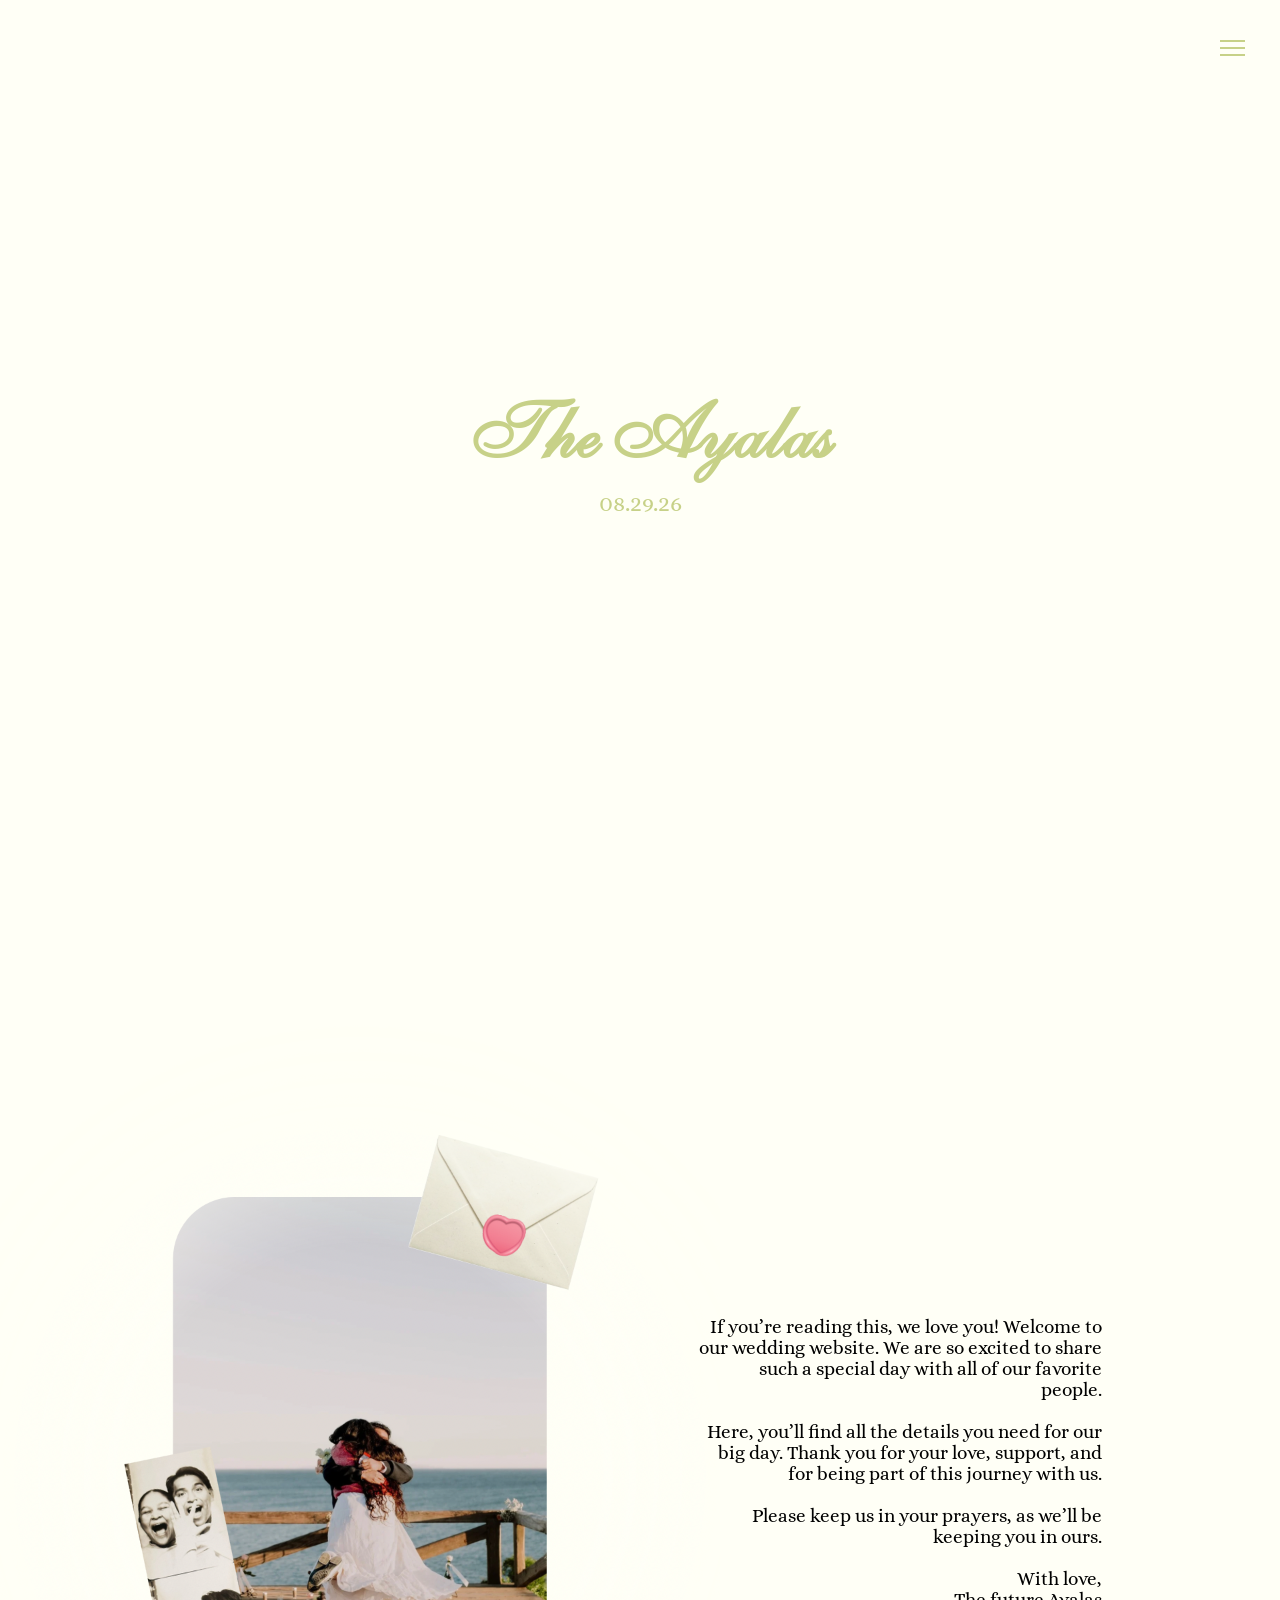
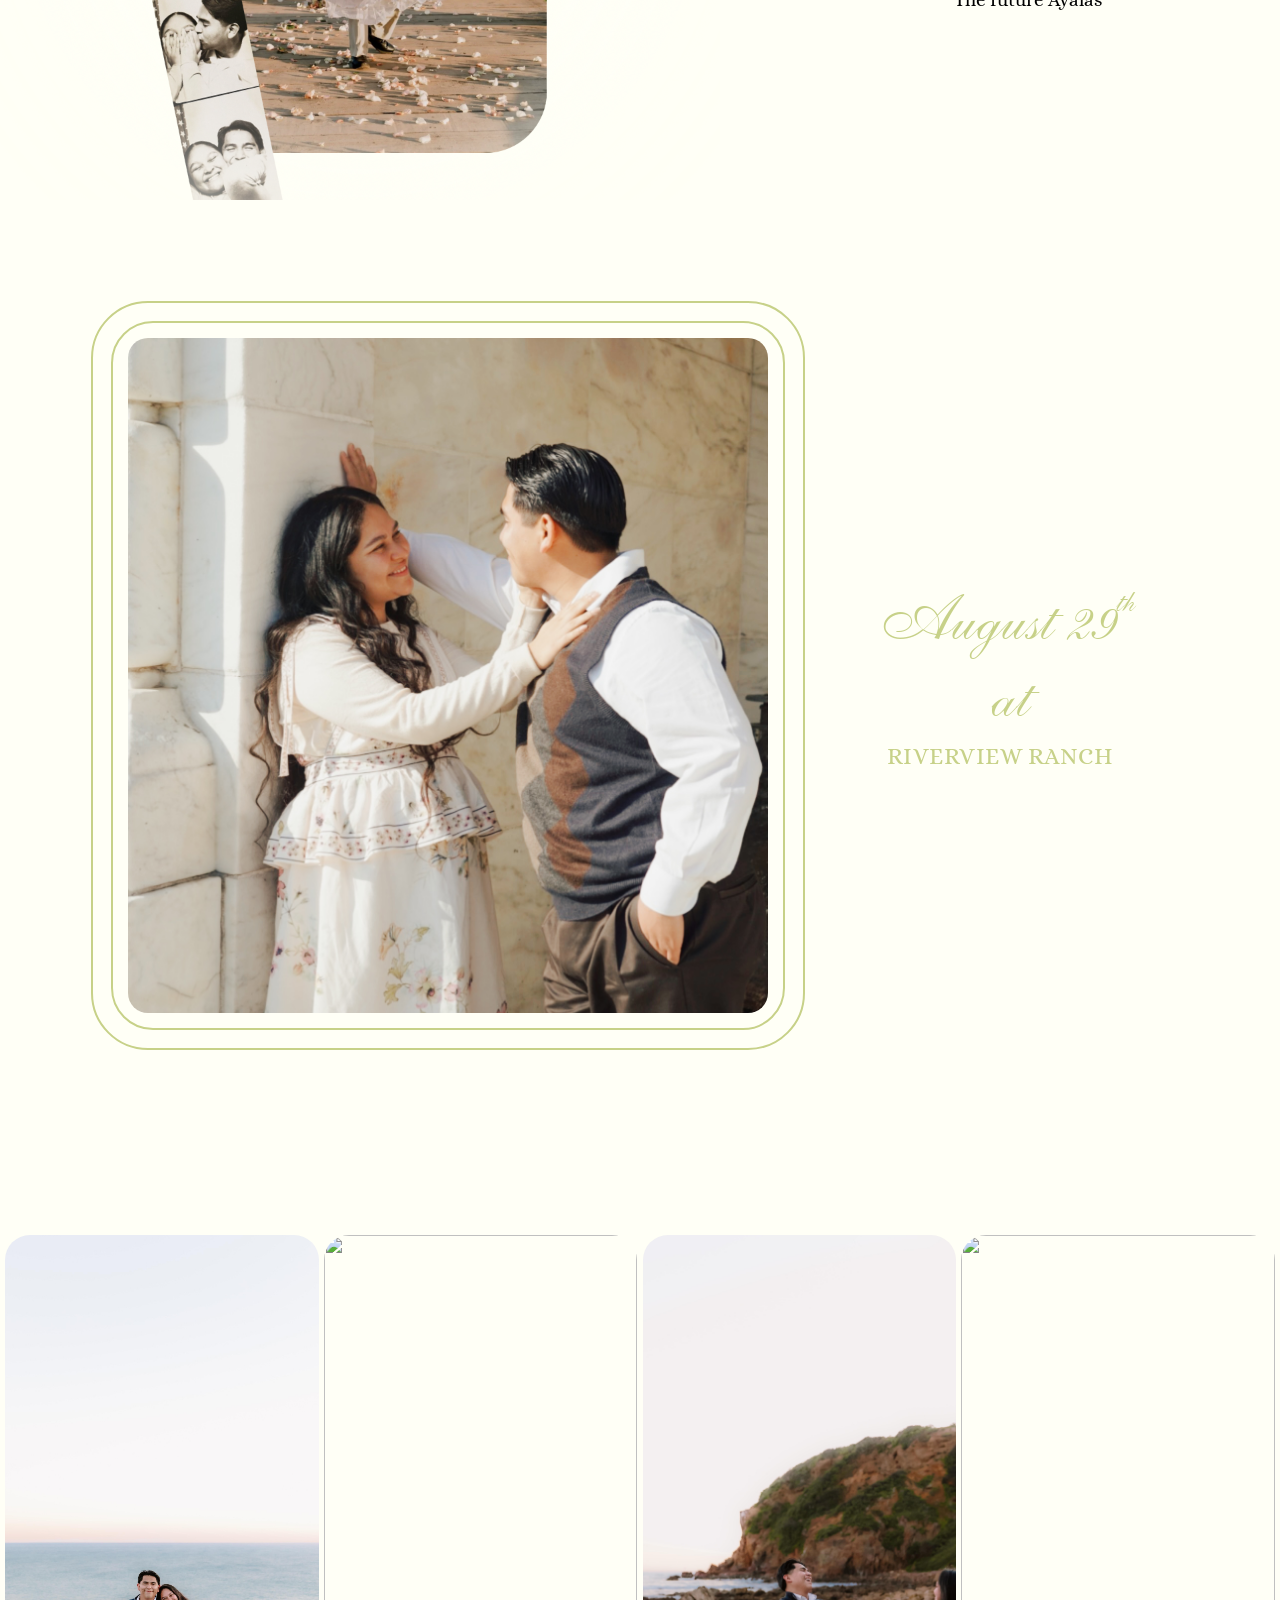
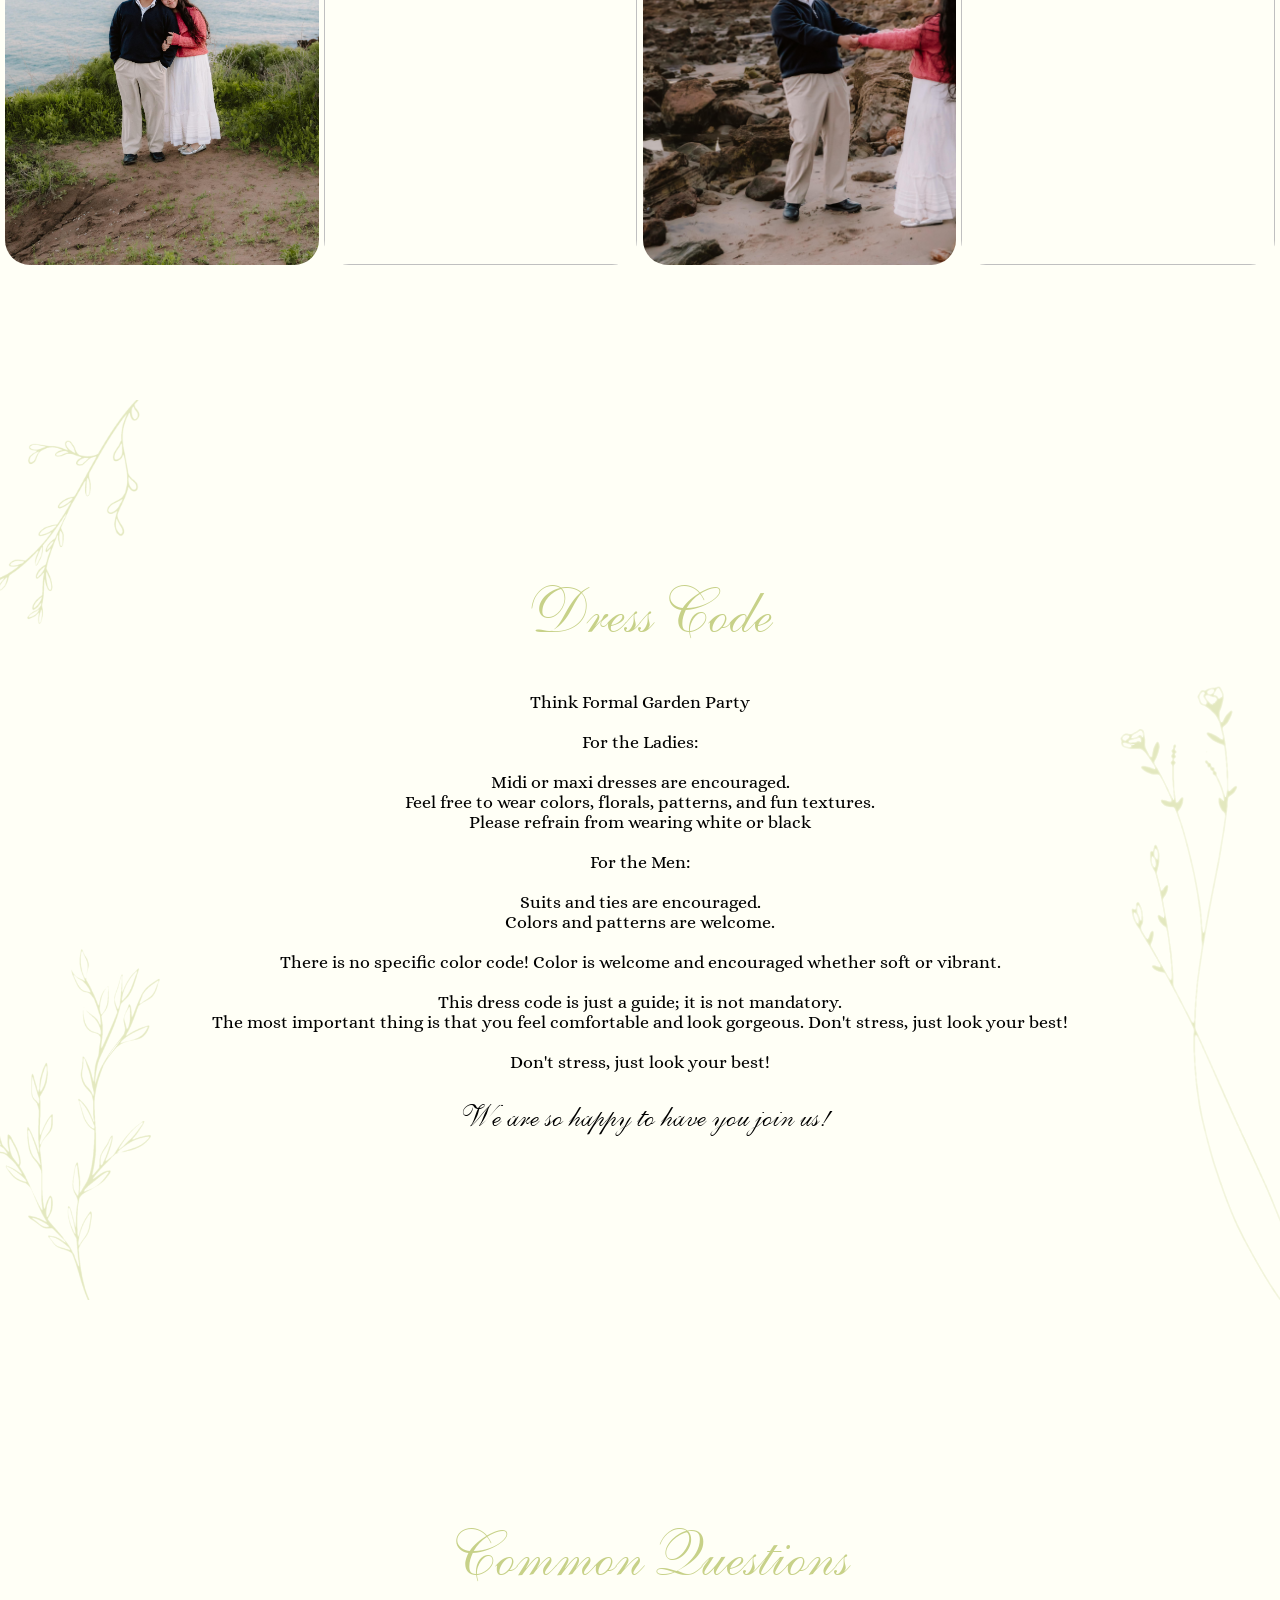
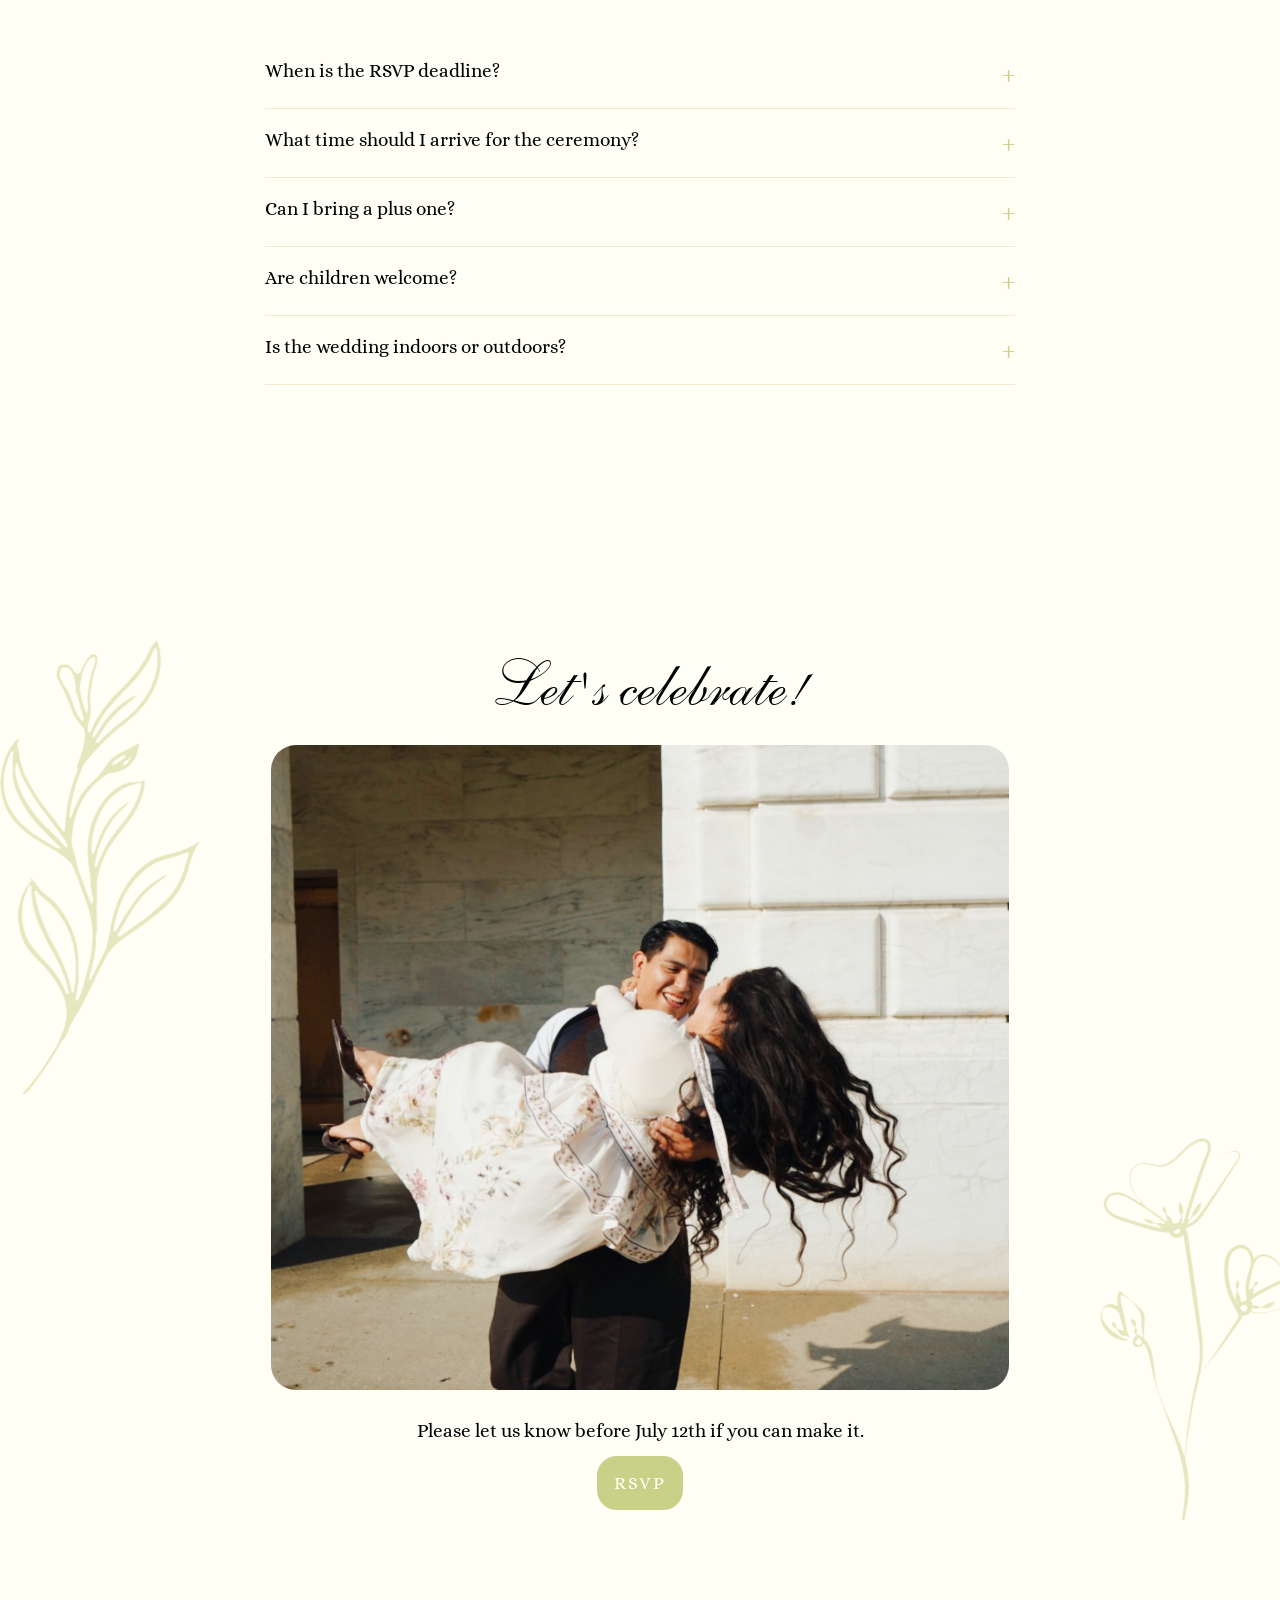
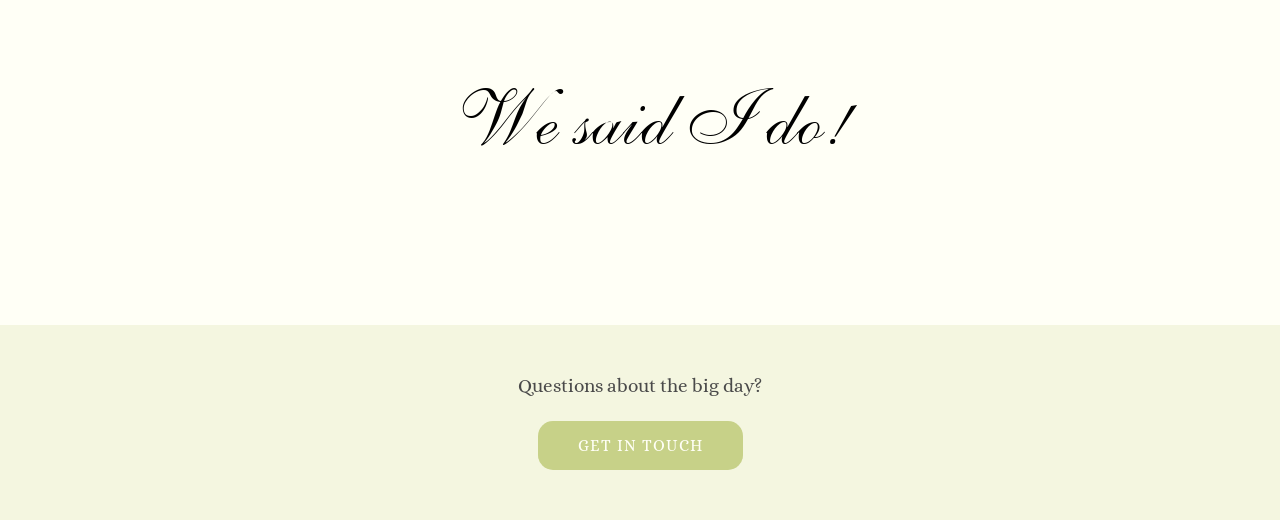
==== index.html @ b3153f61 "Typo Correction + Desktop View Bug Fix" ====
<!DOCTYPE html>
<html lang="en">
<head>
    <meta charset="UTF-8">
    <meta name="viewport" content="width=device-width, initial-scale=1.0">
    <title>Our Wedding</title>
    <link rel="stylesheet" href="style.css">
</head>
<body>

    <div class="menu-btn" onclick="toggleMenu()">
        <div class="bar"></div>
        <div class="bar"></div>
        <div class="bar"></div>
    </div>
    
    <div id="side-menu" class="menu-overlay">
        <nav class="menu-links">
            <a href="#home" onclick="toggleMenu()" data-en="Home" data-es="Inicio">Home</a>
            <a href="#location" onclick="toggleMenu()" data-en="Location" data-es="Ubicación">Location</a>
            <a href="#dress-code" onclick="toggleMenu()" data-en="Dress Code" data-es="Código de Vestimenta">Dress Code</a>
            <a href="#faq" onclick="toggleMenu()" data-en="FAQ" data-es="Preguntas">FAQ</a>
            <a href="#rsvp" onclick="toggleMenu()" data-en="RSVP" data-es="RSVP">RSVP</a>
            <a href="#contact" onclick="toggleMenu()" data-en="Contact Us" data-es="Ponte en contacto">Contact Us</a>

            <div class="lang-section">
                <p class="lang-label" data-en="Language" data-es="Idioma">Language</p>
                <div class="toggle-container">
                    <span id="btn-en" class="lang-option active" onclick="setLanguage('en')">English</span>
                    <span class="divider">|</span>
                    <span id="btn-es" class="lang-option" onclick="setLanguage('es')">Español</span>
                </div>
            </div>
        </nav>
    </div>

    <header id="home" class="hero">
        <video autoplay muted loop playsinline poster="backup photo.png" class="hero-video">
            <source src="wedding-intro-1.mp4" type="video/mp4">
            Your browser does not support the video tag.
        </video>
        <div class="hero-content">
            <h1 data-en="The Ayalas" data-es="Los Ayalas">The Ayalas</h1>
            <p data-en="08.29.26" data-es="29.08.26">08.29.26</p>
        </div>
    </header>

    <section id="welcome" class="intro-section">
        <video id="welcome-video" 
        autoplay muted loop playsinline 
        class="intro-video"
        src="we-are-getting-married.mp4"
        data-video-en="we-are-getting-married.mp4" 
        data-video-es="nos-vamos-a-casar.mp4">
            Your browser does not support the video tag.
        </video>
        <div class="welcome-column">
            <img src="intro-photo-1.PNG" class="intro-photo-1">
            <div class="welcome-section">
                <p>

                <span style="font-family: 'alice';" data-en="If you’re reading this, we love you! Welcome to our wedding website. We are so excited to share such a special day with all of our favorite people."
                      data-es="Si estás leyendo esto, ¡ya te queremos un montón! Bienvenido a nuestra página web de boda. Estamos muy emocionados de poder compartir un día tan especial con toda nuestra gente querida.">
                    If you’re reading this, we love you! Welcome to our wedding website. We are so excited to share such a special day with all of our favorite people.
                </span>
                <br><br>
                <span style="font-family: 'alice';" data-en="Here, you’ll find all the details you need for our big day. Thank you for your love, support, and for being part of this journey with us."
                      data-es="Aquí encontrarás todos los detalles que necesitas saber para nuestro gran día. Gracias por su cariño, su apoyo y por ser parte de esta etapa tan importante en nuestras vidas.">
                    Here, you’ll find all the details you need for our big day. Thank you for your love, support, and for being part of this journey with us.
                </span>
                <br><br>
                <span style="font-family: 'alice';" data-en="Please keep us in your prayers, as we’ll be keeping you in ours."
                      data-es="Por favor, mantennos en tus oraciones, así como nosotros te mantendremos en las nuestras.">
                    Please keep us in your prayers, as we’ll be keeping you in ours.
                </span>
                <br><br>
                <span style="font-family: 'alice';" data-en="With love,"
                      data-es="Con mucho cariño,">
                    With love, 
                </span>
                <br>
                <span style="font-family: 'alice';" data-en="The future Ayalas"
                      data-es="Los futuros Ayalas">
                    The Future Ayalas
                </span>
                </p>
            </div>
        </div>
    </section>

    <section id="location" class="location-section">
        <div class="image-container">
            <img src="Tezza-1408.JPG">
        </div>
        <div class="location-info">
            <p class="location-title">
            <span style="font-family: 'anastasia';" data-en="August 29" data-es="29 de Agosto"> August 29</span><sup data-en="th" data-es="">th</sup> 
            <br> <span style="font-family: 'anastasia';" data-en="at" data-es="en">at</span> 
            <br></p>
            <a href="https://maps.app.goo.gl/Ni5zr25z7qu251TP9" target="_blank" class="location-link">
                <p class="venue-name" data-en="RIVERVIEW RANCH" data-es="RANCHO RIVERVIEW">RIVERVIEW RANCH</p>
            </a>
        </div>

    </section>

    <div id="gallery" class="photo-gallery">
        <div class="gallery-column">
            <img src="photo-gal1.jpg">
            <img src="photo-gal3.jpg" class="photo-h">
        </div>
        <div class="gallery-column">
            <img src="photo-gal2.jpg">
            <img src="photo-gal4.jpg">
        </div>
    </div>

    <section id="love-story" class="love-story-section"></section>

    <section id="dress-code" class="dress-section" alt="">
        <img src="1-cutout.png" class="corner-flower tl" alt="">
        <img src="3-cutout.png" class="corner-flower bl" alt="">
        <img src="4-cutout.png" class="corner-flower br" alt="">

        <p class="dress-title" data-en="Dress Code" data-es="Codigo de Vestimenta">Dress Code</p>
        <p class="dress-info">
            <span style="font-family: 'alice';" data-en="Think Formal Garden Party" data-es="Formal tipo “Garden Party”">Think Formal Garden Party</span>
            <br><br>
            <span style="font-family: 'alice';" data-en="For the Ladies:" data-es="Damas:">For the Ladies:</span><br><br>
        
            <span style="font-family: 'alice';" data-en="Midi or maxi dresses are encouraged." data-es="Se recomiendan vestidos midi o largos.">Midi or maxi dresses are encouraged.</span><br>
            
            <span style="font-family: 'alice';" data-en="Feel free to wear colors, florals, patterns, and fun textures." data-es="Pueden usar colores, flores, estampados y diferentes texturas.">Feel free to wear colors, florals, patterns, and fun textures.</span><br>
            
            <span style="font-family: 'alice';" data-en="Please refrain from wearing white or black" data-es="Por favor, eviten el blanco y el negro.">Please refrain from wearing white or black</span><br><br>
            
            <span style="font-family: 'alice';" data-en="For the Men:" data-es="Caballeros:">For the Men:</span><br><br>
            
            <span style="font-family: 'alice';" data-en="Suits and ties are encouraged." data-es="Se recomienda traje con corbata.">Suits and ties are encouraged.</span><br>
            
            <span style="font-family: 'alice';" data-en="Colors and patterns are welcome." data-es="Los colores y estampados son bienvenidos.">Colors and patterns are welcome.</span><br><br>
    
            <span style="font-family: 'alice';" data-en="There is no specific color code! Color is welcome and encouraged whether soft or vibrant." 
                  data-es="No hay un color específico—¡al contrario! Se vale usar color, ya sea en tonos suaves o más llamativos.">
                  There is no specific color code! Color is welcome and encouraged whether soft or vibrant.
            </span><br><br>
            <span style="font-family: 'alice';" data-en="This dress code is just a guide; it is not mandatory." 
            data-es="Este codigo de vestimenta es solo una guía; no es obligatorio.">
            This dress code is just a guide; it is not mandatory.
            </span><br>
            
            <span style="font-family: 'alice';" data-en="The most important thing is that you feel comfortable and look gorgeous. Don't stress, just look your best!" 
                    data-es="Lo más importante es que se sientan cómodos y vengan guapísimos. No te estreses, solo luce lo mejor posible!">
                    The most important thing is that you feel comfortable and look gorgeous. Don't stress, just look your best!
            </span>
            <br><br>
            <span style="font-family: 'alice';" data-en="Don't stress, just look your best!" 
                    data-es="No te estreses, solo luce lo mejor posible!">
                    Don't stress, just look your best!
            </span>
            </p>

            <p style="font-family: 'anastasia'; font-size: 2rem; margin-top: 15px;" 
            data-en="We are so happy to have you join us!" 
            data-es="Estamos muy felices de que nos acompañen!">
            We are so happy to have you join us!
            </p>
        </section>

        <section id="faq" class="faq-section">
            <p class="faq-title" data-en="Common Questions" data-es="Preguntas Frecuentes">Common Questions</p>
            <div class="faq-container">
                <details>
                    <summary data-en="When is the RSVP deadline?" data-es="¿Cuál es la fecha límite para confirmar asistencia (RSVP)?">When is the RSVP deadline?</summary>
                    <div class="faq-answer" data-en="Please RSVP by July 12th." data-es="Por favor confirmen su asistencia antes del 12 de julio.">
                        Please RSVP by July 12th.
                    </div>
                </details>
                
                <details>
                    <summary data-en="What time should I arrive for the ceremony?" data-es="¿A qué hora debo llegar a la ceremonia?">What time should I arrive for the ceremony?</summary>
                    <div class="faq-answer" data-en="Please arrive promptly 30 minutes before the ceremony." data-es="Les pedimos llegar puntualmente 30 minutos antes de que inicie la ceremonia.">
                        Please arrive promptly 30 minutes before the ceremony.
                    </div>
                </details>
                
                <details>
                    <summary data-en="Can I bring a plus one?" data-es="¿Puedo llevar acompañante?">Can I bring a plus one?</summary>
                    <div class="faq-answer" data-en="We are excited to share this day with you, but we cannot accomodate additional guest not listed on the invitation." data-es="Nos emociona mucho compartir este día con ustedes, pero no podremos acomodar invitados adicionales que no estén incluidos en la invitación.">
                        We are excited to share this day with you, but we cannot accomodate additional guest not listed on the invitation.
                    </div>
                </details>
                
                <details>
                    <summary data-en="Are children welcome?" data-es="¿Se permiten niños?">Are children welcome?</summary>
                    <div class="faq-answer" data-en="The wedding ceremony and reception will be an adult-only event with the expception of thosein the wedding party and family." data-es="Aunque nos encanta celebrar con toda la familia, este será un evento solo para adultos, con excepción de algunos familiares.">
                        The wedding ceremony and reception will be an adult-only event with the expception of thosein the wedding party and family.
                    </div>
                </details>
                
                <details>
                    <summary data-en="Is the wedding indoors or outdoors?" data-es="¿La boda será en interior o exterior?">Is the wedding indoors or outdoors?</summary>
                    <div class="faq-answer" data-en="The wedding ceremony and reception will be outdoors." data-es="Nuestra boda se llevará a cabo al aire libre.">
                        The wedding ceremony and reception will be outdoors.
                    </div>
                </details>
            </div>
        </section>

    <div id="rsvp" class="rsvp-section">
        <img src="1-1-cutout.png" class="flower l" alt="">
        <img src="2-1-cutout.png" class="flower r" alt="">
        <p style="font-family: 'anastasia'; font-size: 4rem; margin-top: 15px;" data-en="Let's celebrate!" data-es="Vamos a celebrar!">Let's celebrate!</p>
        <img class="rsvp-img" src="Tezza-4794.JPG">
        <p style="font-family: 'alice'; text-align: center; font-size: 1.2rem; width: 60vw; margin-bottom: 15px; margin-top: 15px;" data-en="Please let us know before July 12th if you can make it."
           data-es="Por favor, avísennos antes del 12 de julio si podrán asistir.">Please let us know before July 12th if you can make it.</p>
        <a href="rsvp.html" class="rsvp-button">RSVP</a>
    </div>
    
    <section id="countdown" class="countdown-timer">
        <p id="demo" class="days-left"></p>
        <p class="countdown-subtext"
        data-en="days till we say I do!"
        data-es="dias para decir 'Acepto'!"> days till we say I do!</p>
    </section>

    <section id="contact" class="contact-section" id="contact">
        <p class="contact-text" 
           data-en="Questions about the big day?" 
           data-es="¿Preguntas sobre el gran día?">
           Questions about the big day?
        </p>
        <a href="sms:6264699007" class="contact-btn" 
           data-en="GET IN TOUCH" 
           data-es="PONTE EN CONTACTO">
           GET IN TOUCH
        </a>
    </section>
    <script src="script.js"></script>
</body>
</html>
---- style.css ----
/* General Reset */
* {
    margin: 0;
    padding: 0;
    box-sizing: border-box;
    font-family: 'Segoe UI', sans-serif;
}

html, body {
    min-height: 100vh;
    min-width: 300px;
    max-width: 100%;
    overflow-x: hidden;
    position: relative;
    background-color: #FFFFF6;
}

@font-face {
    font-family: 'anastasia'; 
    src: url('./anastasiascript-regular.woff2') format('woff2'),
         url('./anastasiascript-regular.ttf') format('truetype');
    font-weight: normal;
    font-style: normal;
    font-display: swap;
}

@font-face {
    font-family: 'alice';
    src: url('alice-regular.ttf') format('truetype'),
         url('alice-regular.woff2') format('woff2');
    font-weight: normal;
    font-style: normal;
    font-display: swap;
}

.anastasia-font {
    font-family: 'anastasia', cursive !important;
    font-size: 2rem;
}

/* Mobile First Styles (Default) */

/* MENU */
    .menu-btn {
        position: fixed;
        top: 25px;
        right: 25px;
        z-index: 1001;
        cursor: pointer;
        padding: 10px;
    }

    .menu-btn .bar {
        width: 25px;
        height: 2px;
        background-color: #c7d188;
        margin: 5px 0;
        transition: background-color 0.4s ease;
    }

    .menu-btn.active .bar {
        background-color: #FFFFF6;
    }

    .menu-overlay {
        height: 100%;
        width: 0;
        position: fixed;
        z-index: 1000;
        top: 0;
        right: 0;
        background-color: rgba(25, 25, 25, 0.95);
        backdrop-filter: blur(8px);
        overflow-x: hidden;
        transition: 0.5s cubic-bezier(0.77, 0, 0.175, 1);
        display: flex;
        align-items: center;
        justify-content: center;
    }

    .menu-links {
        text-align: center;
        width: 100%;
    }

    .menu-links a {
        display: block;
        font-family: 'alice';
        font-size: 2rem;
        color: #FFFFF6;
        text-decoration: none;
        margin: 15px 0;
        letter-spacing: 3px;
        transition: 0.4s;
    }

    .menu-links a:hover { color: #c7d188;}

    .lang-section {
        margin-top: 50px;
    }

    .lang-label {
        color: #FFFFF6;
        font-family: 'alice';
        font-size: 0.9rem;
        letter-spacing: 4px;
        margin-bottom: 15px;
    }

    .toggle-container {
        display: inline-block;
        padding: 10px 20px;
    }

    .lang-option {
        font-family: 'alice';
        cursor: pointer;
        transition: 0.4s;
        font-size: 1.2rem;
    }

    .lang-option.active {
        color: #FFFFF6;
        text-decoration: underline;
        text-underline-offset: 10px;
    }

    .divider {
        color: #c7d188;
        margin: 0 10px;
    }

/* HOME */

    .hero {
        height: 100dvh;
        width: 100%;
        display: flex;
        align-items: center;
        justify-content: center;
        text-align: center;
        overflow: hidden;
        position: relative;
        background-color: #FFFFF6;
    }

    .hero-video {
        position: absolute;
        left: 50%;
        transform: translateX(-50%); /* Only centers horizontally */
        min-width: 100%;
        min-height: 100%;
        width: auto;
        height: auto;
        object-fit: cover;
        object-position: bottom; /* Forces the "crop" to happen at the top instead */
        opacity: 0;
        transition: opacity 0.5s ease-in-out;
    }

    .hero-video.is-playing {
        opacity: 1;
    }

    .hero-content {
        position: relative;
        z-index: 2; /* Sits on top of the overlay and video */
        text-align: center;
        width: 100%;
        max-width: 100vw;
        padding: 0 20px;
        display: flex;
        flex-direction: column;
        justify-content: center;
        align-items: center;
        overflow: hidden;
    }

    .hero h1 {
        font-size: 2.5rem;
        font-family: 'anastasia', cursive;
        color: #c7d188;
        width: 100%;
    }

    .hero p {
        font-size: 1.5rem;
        color: #c7d188;
        font-family: 'alice';
    }

    h2 {
        font-size: 2rem;
        margin-bottom: 20px;
    }

/* WELCOME */
    .intro-section {
        min-width: 300px;
        min-height: 100dvh;
        display: flex;
        flex-direction: column;
        align-items: center;
        justify-content: flex-start;
        overflow: hidden;
    }

    .intro-video {
        height: 70dvh;
        width: 100%;
        object-fit: cover;
        position: relative;
        margin-top: -125px;
        -webkit-mask-image: linear-gradient(to bottom, black 80%, transparent 100%);
        mask-image: linear-gradient(to bottom, black 80%, transparent 100%);
    }

    .intro-photo-1 {
        height: 90dvh;
        position: relative;
        width: auto;
        z-index: 2;
        margin-top: -275px;
        margin-bottom: -50px;
        -webkit-mask-image: radial-gradient(circle, black 40%, transparent 80%);
        mask-image: radial-gradient(circle, black 40%, transparent 80%);
    }

    .welcome-section {
        display: flex;
        justify-content: center;
        align-items: center;
        margin-bottom: 50px;
    }
    .welcome-section p {
        min-width: 300px;
        font-family: 'alice';
        width: 70dvw;
        text-align: right;
        padding: 5%;
    }

    .welcome-column {
        display: flex;
        flex-direction: column;
        justify-content: center;
        align-items: center;
    }

/* GALLERY */
    .photo-gallery {
        min-width: 300px;
        min-height: 100vh;
        display: flex;
        flex-direction: row;
        justify-content: center;
        align-items: center;
        gap: 5px;
        padding: 5px;
    }

    .gallery-column {
        display: flex;
        flex-direction: column;
        gap: 5px;
        flex: 1;
    }

    .photo-gallery img {
        width: 100%;
        height: 45vh;
        display: block;
        object-fit: cover;
        border-radius: 25px;
        transition:  transform 0.4s ease;
    }

/* Countdown Timer Style */
    .countdown-timer {
        padding: 40px 20px;
        display: flex;
        flex-direction: column;
        justify-content: center;
        align-items: center;
        text-align: center;
        height: 45vh;
    }

    .days-left {
        font-family: 'alice';
        font-size: clamp(3rem, 7vw, 5rem);
        margin-bottom: 0;
    }

    .countdown-subtext {
        font-family: 'anastasia';
        font-size: 3rem;
    }

/* Location */
    .location-section {
        min-height: 100vh;
        text-align: center;
        display: flex;
        flex-direction: column;
        align-items: center;
        justify-content: center;
        padding: 2%;
    }

    .location-info {
        width: 100%;
        max-width: 300px;
        line-height: 1.2;
        display: flex;
        flex-direction: column;
        justify-content: center;
        align-items: center;
        margin-top: 75px;
        margin-bottom: 20px;
    }

    .location-title {
        font-size: 3rem;
        font-family: 'anastasia';
        color: #c7d188;
    }

    .location-title sup {
        font-size: 0.5em; 
        vertical-align: top;  
        position: relative; 
        left: 0.1em;       
        margin-left: 2px; 
        font-family: 'anastasia'; 
    }

    .venue-name {
        font-size: 1.2rem;
        font-family: 'alice';
        margin-top: 5px;
        letter-spacing: 0.5px;
        width: 100%;
        color: #c7d188;
    }

    .location-link {
        text-decoration: none;
        color: inherit;
        display: block;
        transition: transform 0.4s ease;
    }

    .location-link:hover {
            transform: translateY(-2px);
            text-decoration: underline;
            text-decoration-color: #c7d188;
    }


    .image-container {
        min-width: 200px;
        width: 50vw;
        max-height: 80vh;
        position: relative;
        top: 25px;
        border-radius: 25px;
        margin: 40px auto;
        outline: 2px solid #c7d188;
        outline-offset: 15px;
    }

    .image-container img {
        min-width: 200px;
        width: 50vw;
        max-height: 80vh;
        display: block;
        object-fit: cover;
        border-radius: 25px;
        outline: 2px solid #c7d188;
        outline-offset: 40px;
    }

/* RSVP Form Style */
    .rsvp-page-body {
        background-color: #FFFFF6;
        display: flex;
        justify-content: center;
        align-items: center;
        min-height: 100vh;
        margin: 0;
        padding: 20px;
        font-family: 'alice';
    }

    .form-container {
        background-color: #FFFFFF;
        min-width: 400px;
        width: 100vw;
        max-width: 480px;
        min-height: 40vh;
        padding: 50px 40px;
        border-radius: 25px;
        border: 2px solid #c7d188;
        box-shadow: 0 15px 35px rgba(0, 0, 0, 0.1);
        text-align: center;
    }

    .rsvp-title {
        font-family: 'anastasia';
        font-size: 4rem;
        color: #c7d188;
        margin-bottom: 20px;
    }

    .input-group {
        margin-bottom: 20px;
        text-align: left;
    }

    .input-group label {
        display: block;
        font-family: 'alice';
        font-size: 0.75rem;
        letter-spacing: 1.5px;
        color: #c7d188;
        margin-bottom: 10px;
        text-transform: uppercase;
    }

    .input-group input, 
    .input-group select,
    .intro-group textarea {
        width: 100%;
        padding: 12px 15px;
        border: 1px solid #c7d188;
        font-family: 'alice';
        font-size: 1rem;
        background-color: #fdfdfb;
        box-sizing: border-box;
        border-radius: 10px;
    }

    .input-group input:focus,
    .input-group select:focus,
    .input-group textarea:focus {
        outline: none;
        border-color: #c7d188;
    }

    .input-group textarea {
        border: 1px solid #c7d188;
        transition: border-color 0.3s ease;
        border-radius: 10px;
        padding: 10px;
        width: 100%;
    }

    .small-btn {
        background-color: #c7d188;
        color: #FFFFF6;
        border: none;
        padding: 0 25px;
        border-radius: 12px;
        font-family: 'alice';
        cursor: pointer;
        transition: background-color 0.3s ease;
    }

    .small-btn:hover {
        background-color: #b5bf7a;
    }

    .rsvp-section {
        display: flex;
        flex-direction: column;
        justify-content: center;
        align-items: center;
        height: 100vh;
        position: relative;
        overflow: hidden;
    }

    .rsvp-img {
        display: block;
        object-fit: cover;
        width: 60vw;
        max-height: 75vh;
        padding: 15px;
        border-radius: 40px;
        z-index: 2;
    }
    .rsvp-section p {
        z-index: 2;
    }

    .flower {
        position: absolute;
        width: 200px;
        opacity: 0.5;
        pointer-events: none;
    }

    .l { top: 20px; left: 0; transform: rotate(45reg);}
    .r { bottom: -20px; right: -20px; transform: rotate(180reg); }


    .rsvp-button {
        width: auto;
        background-color: #c7d188;
        color: #FFFFF6;
        border: 2px solid #c7d188;
        padding: 15px;
        border-radius: 20px;
        font-family: 'alice';
        font-size: 1.1rem;
        letter-spacing: 2px;
        cursor: pointer;
        transition: all 0.4s ease;
        text-decoration: none;
    }

    .rsvp-button:hover {
        background-color: transparent;
        color: #c7d188;
        transform: translateY(-2px);
    }

    #error-msg {
        font-family: 'alice';
        color: #b5bf7a;
        font-size: 0.9rem;
        line-height: 1.4;
    }

    .back-link {
        text-decoration: none;
        color: #c7d188;
        font-family: 'alice';
        text-transform: uppercase;
        letter-spacing: 1px;
        font-size: 0.85rem;
        -webkit-tap-highlight-color: transparent;
    }

    .return-link {
        display: inline-block;
        margin-top: 20px;
        text-decoration: none;
        color: #c7d188;
        font-family: 'alice';
        text-transform: uppercase;
        letter-spacing: 1px;
        font-size: 0.85rem;
        border-bottom: 1px solid #c7d188;
        -webkit-tap-highlight-color: transparent;
    }

    .decision-container {
        display: flex;
        justify-content: center;
        gap: 40px;
        margin-bottom: 40px;
        -webkit-tap-highlight-color: transparent;
    }

    .decision-card {
        cursor: pointer;
        text-align: center;
        transition: transform 0.2s ease;
    }

    .decision-card:hover {
        transform: translateY(-2px);
    }

    .attendance-circle {
        width: 32px;
        height: 32px;
        border: 2px solid #c7d188;
        border-radius: 50%;
        margin: 0 auto;
        background-color: transparent;
        transition: all 0.3s ease;
        position: relative;
    }

    .attendance-circle.selected {
        background-color: #c7d188;
        box-shadow: inset 0 0 0 4px #FFFFFF;
    }

    .decision-card p {
        font-family: 'alice';
        font-size: 0.85rem;
        letter-spacing: 1.5px;
        margin-top: 12px;
        text-transform: uppercase;
    }

    input[type="email"],
    textarea {
        width: 100%;
        padding: 12px;
        border: 1px solid #c7d188;
        font-family: 'alice';
        background-color: transparent;
        box-sizing: border-box;
        margin-top: 5px;
    }

    input:focus, textarea:focus {
        outline: none;
    }

    .alice {
        padding: 20px;
        font-family: 'alice';
        font-size: 1rem;
    }

/* Contact Us Section */
    .contact-section {
        width: 100vw;
        min-height: 20vh;
        display: flex;
        flex-direction: column;
        justify-content: center;
        align-items: center;
        padding: 50px 20px;
        background-color: rgba(199, 209,136, 0.2);
    }

    .contact-text {
        font-family: 'alice';
        font-size: 1.2rem;
        color: #4a4a4a;
        margin-bottom: 25px;
        max-width: 750px;
    }

    .contact-btn {
        font-family: 'alice';
        font-size: 1rem;
        color: #FFFFF6;
        background-color: #c7d188;
        border: none;
        padding: 15px 40px;
        border-radius: 15px;
        text-decoration: none;
        letter-spacing: 1px;
        transition: 0.3s ease;
    }

    .contact-btn:hover {
        background-color: #b5bf7a;
        transform: translateY(-2px);
    }

/* Dress Code Section */
    .dress-section {
        height: 100vh;
        position: relative;
        overflow: hidden;
        padding: 70px 30px;
        text-align: center;
        display: flex;
        flex-direction: column;
        justify-content: center;
        align-items: center;
    }

    .corner-flower {
        position: absolute;
        width: 180px;
        opacity: 0.5;
        pointer-events: none;
    }

    .tl { top: -20px; left: -20px; }
    .bl { bottom: -20px; left: -20px; transform: rotate(-90reg); }
    .br { bottom: -20px; right: -20px; transform: rotate(180reg); }

    .dress-title {
        font-family: 'anastasia';
        font-size: 4rem;
        color: #c7d188;
        padding: 10px;
        margin-bottom: 15px;
    }

    .dress-info {
        font-family: 'alice';
        padding: 10px;
        font-size: 1.1rem;
    }

/* FAQ Section */
.faq-section {
    padding: 80px 10%;
    text-align: center;
    height: 100vh;
    display: flex;
    flex-direction: column;
    justify-content: center;
    width: 100vw;
    margin-bottom: 20px;
}

.faq-title {
    font-family: 'anastasia';
    font-size: 4rem;
    color: #c7d188;
    margin-bottom: 40px;
}

.faq-container {
    width: 75vw;
    max-width: 750px;
    margin: 0 auto;
    text-align: left;
}

details {
    border-bottom: 1px solid rgba(199, 209, 136, 0.4);
    padding: 20px 0;
    cursor: pointer;
    transition: all 0.3s ease;
}

summary {
    font-family: 'alice';
    font-size: 1.2rem;
    list-style: none;
    display: flex;
    justify-content: space-between;
}

summary::-webkit-details-marker {
    display: none;
}

summary::after {
    content: '+';
    font-family: 'alice';
    font-size: 1.5rem;
    color: #c7d188;
}

details[open] summary:after {
    content: '-';
}

.faq-answer {
    font-family: 'alice';
    padding: 15px;
    color: #c7d188;
    line-height: 1.6;
    animation: fadeIn 0.4s ease;
}

@keyframes fadeIn {
    from { opacity: 0; transform: translateY(-5px); }
    to { opacity: 1; transform: translateY(0); }
}

/* Phone Landscape Styles */

    @media (max-height: 450px) and (orientation: landscape) {
        .intro-photo-1{
            min-height: 120vh;
            width: auto;
            min-width: 300px;
            margin-top: -100px;
        }

        .intro-section{
            min-height: 150vh;
            margin: 0;
        }

        .intro-video {
            height: 60vh;
            margin: 0;
        }

        .days-left {
            font-size: 2.5rem;
        }

        .form-container {
            padding: 30px 20px;
        }

        .rsvp-title {
            font-size: 3rem;
        }
    }

/* Laptop/Desktop Styles */
    @media (min-width: 980px) {
        .grid-container {
            flex-direction: row; /* Side-by-side cards on laptop */
            justify-content: center;
        }

        .hero h1 {
            font-size: 5rem;
            font-family: 'anastasia';
            color: #c7d188;
        }
        
        .hero p {
            font-size: 1.5rem;
            color: #c7d188;
            font-family: 'alice';
        }

        .intro-section {
            min-height: 100dvh;
            height: 100vh;
            display: flex;
            flex-direction: column;
            justify-content: flex-start;
            position: relative;
            overflow: hidden;
        }
    
        .intro-video {
            height: 40dvh;
            width: 100%;
            margin-top: -20px;
            object-fit: cover;
            position: relative;
            -webkit-mask-image: linear-gradient(to bottom, black 80%, transparent 100%);
            mask-image: linear-gradient(to bottom, black 80%, transparent 100%);
        }

        .intro-photo-1 {
            height: 100dvh;
            position: relative;
            width: auto;
            z-index: 2;
            margin-top: -75px;
        }

        .welcome-column {
            width: 100vw;
            display: flex;
            flex-direction: row;
            margin-top: -140px;
            justify-content: center;
            align-items: center;
            z-index: 3;
        }

        .welcome-column p {
            width: 82%;
            font-size: 1.2rem;
            margin-left: -200px;
            z-index: 4;
        }

        .location-section {
            min-height: 100vh;
            height: 100vh;
            padding:0 10%;
            display: flex;
            flex-direction: row;
            align-items: center;
            justify-content: center;
            gap: 80px;
        }

        .location-info {
            flex: 1;
            max-width: 500px;
            width: 100vw;
            line-height: 1.2;
        }

        .location-title {
            font-size: 4rem;
            font-family: 'anastasia';
            color: #c7d188;
        }

        .venue-name {
            font-size: 1.5rem;
            font-family: 'alice';
            margin-top: 5px;
            letter-spacing: 0.5px;
            width: 100%;
            color: #c7d188;
        }

        .image-container {
            position: relative;
            height: 75vh;
            border-radius: 25px;
            outline: 2px solid #c7d188;
            outline-offset: 15px;
        }
        
        .image-container img {
            height: 75vh;
            display: block;
            object-fit: cover;
            border-radius: 20px;
            outline: 2px solid #c7d188;
            outline-offset: 35px;
        }

        .photo-gallery {
            min-height: 100vh;
            display: flex;
            flex-direction: row;
            justify-content: center;
            align-items: center;
        }
    
        .gallery-column {
            display: flex;
            flex-direction: row;
            flex: 1;
        }

        .photo-gallery img {
            max-width: 24.5vw;
            height: 70vh;
            display: block;
            object-fit: cover;
            border-radius: 25px;
            transition:  transform 0.4s ease;
            gap: 5px
        }

    }
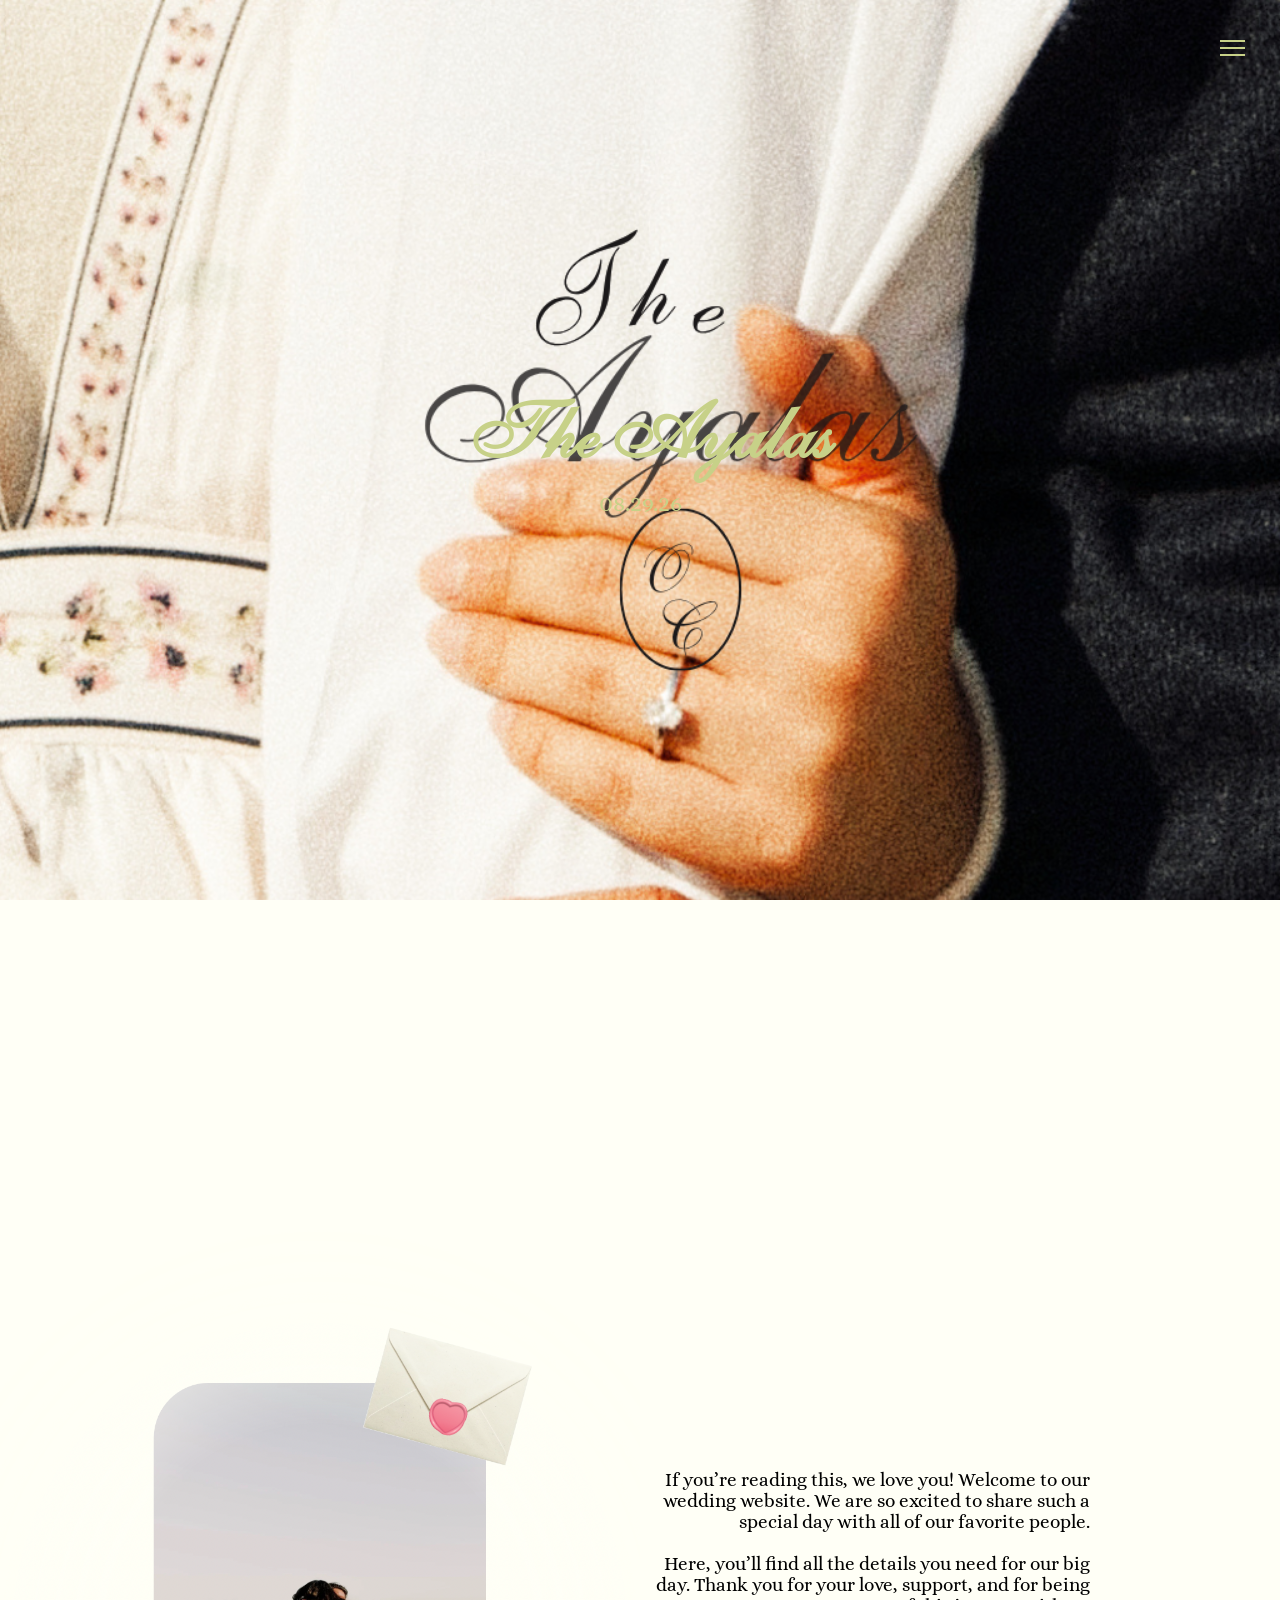
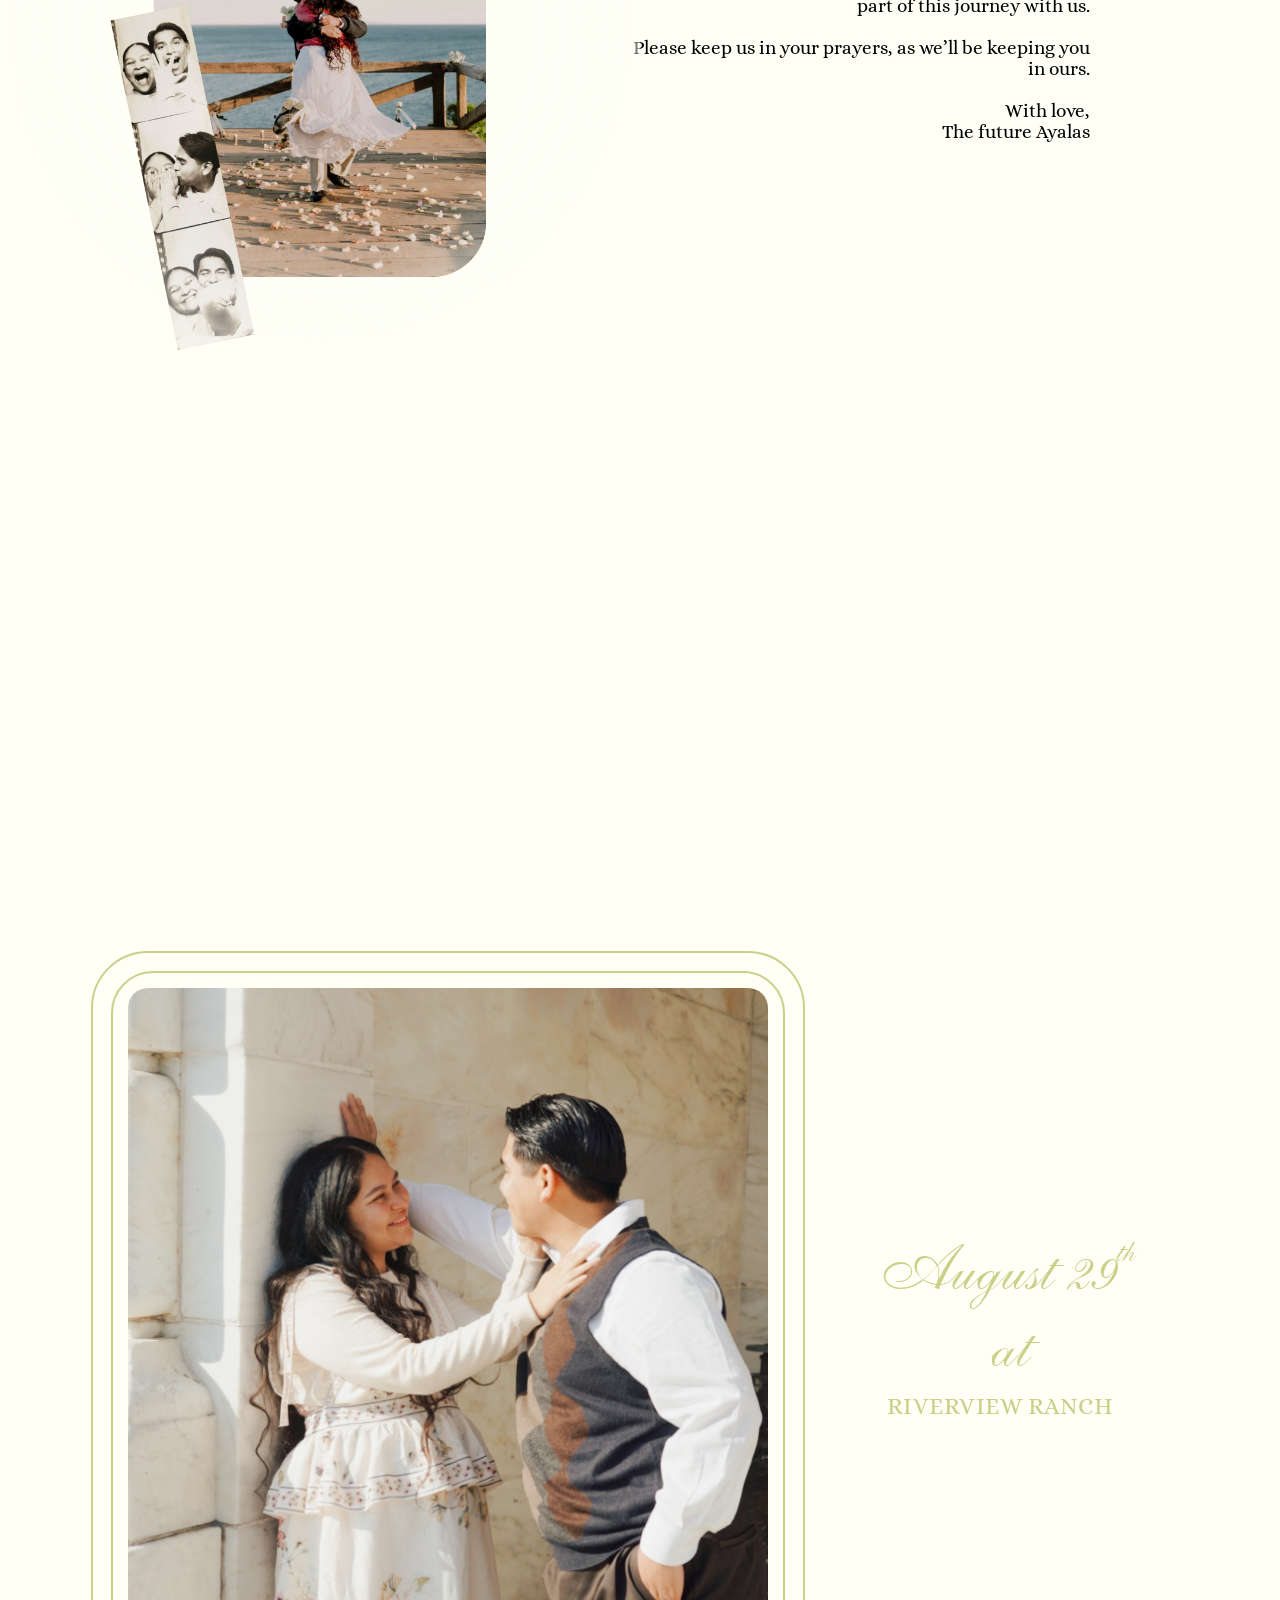
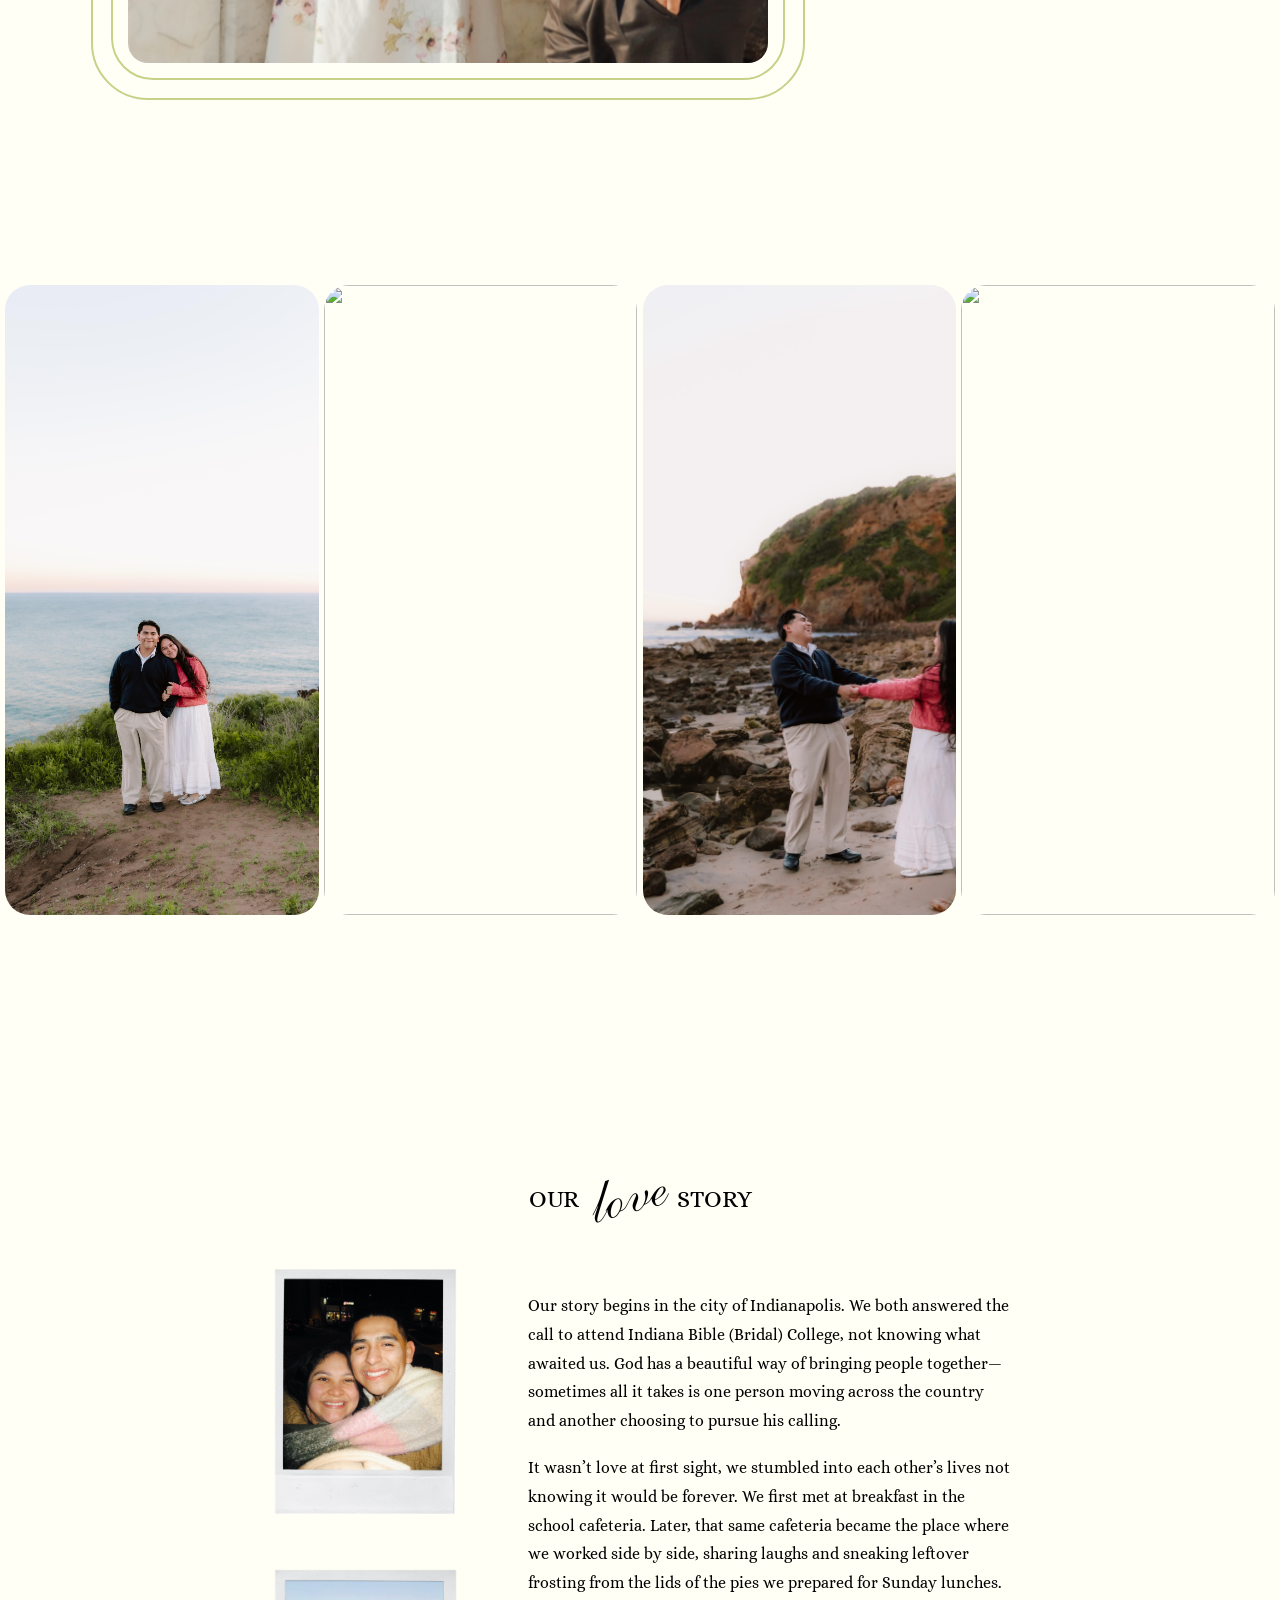
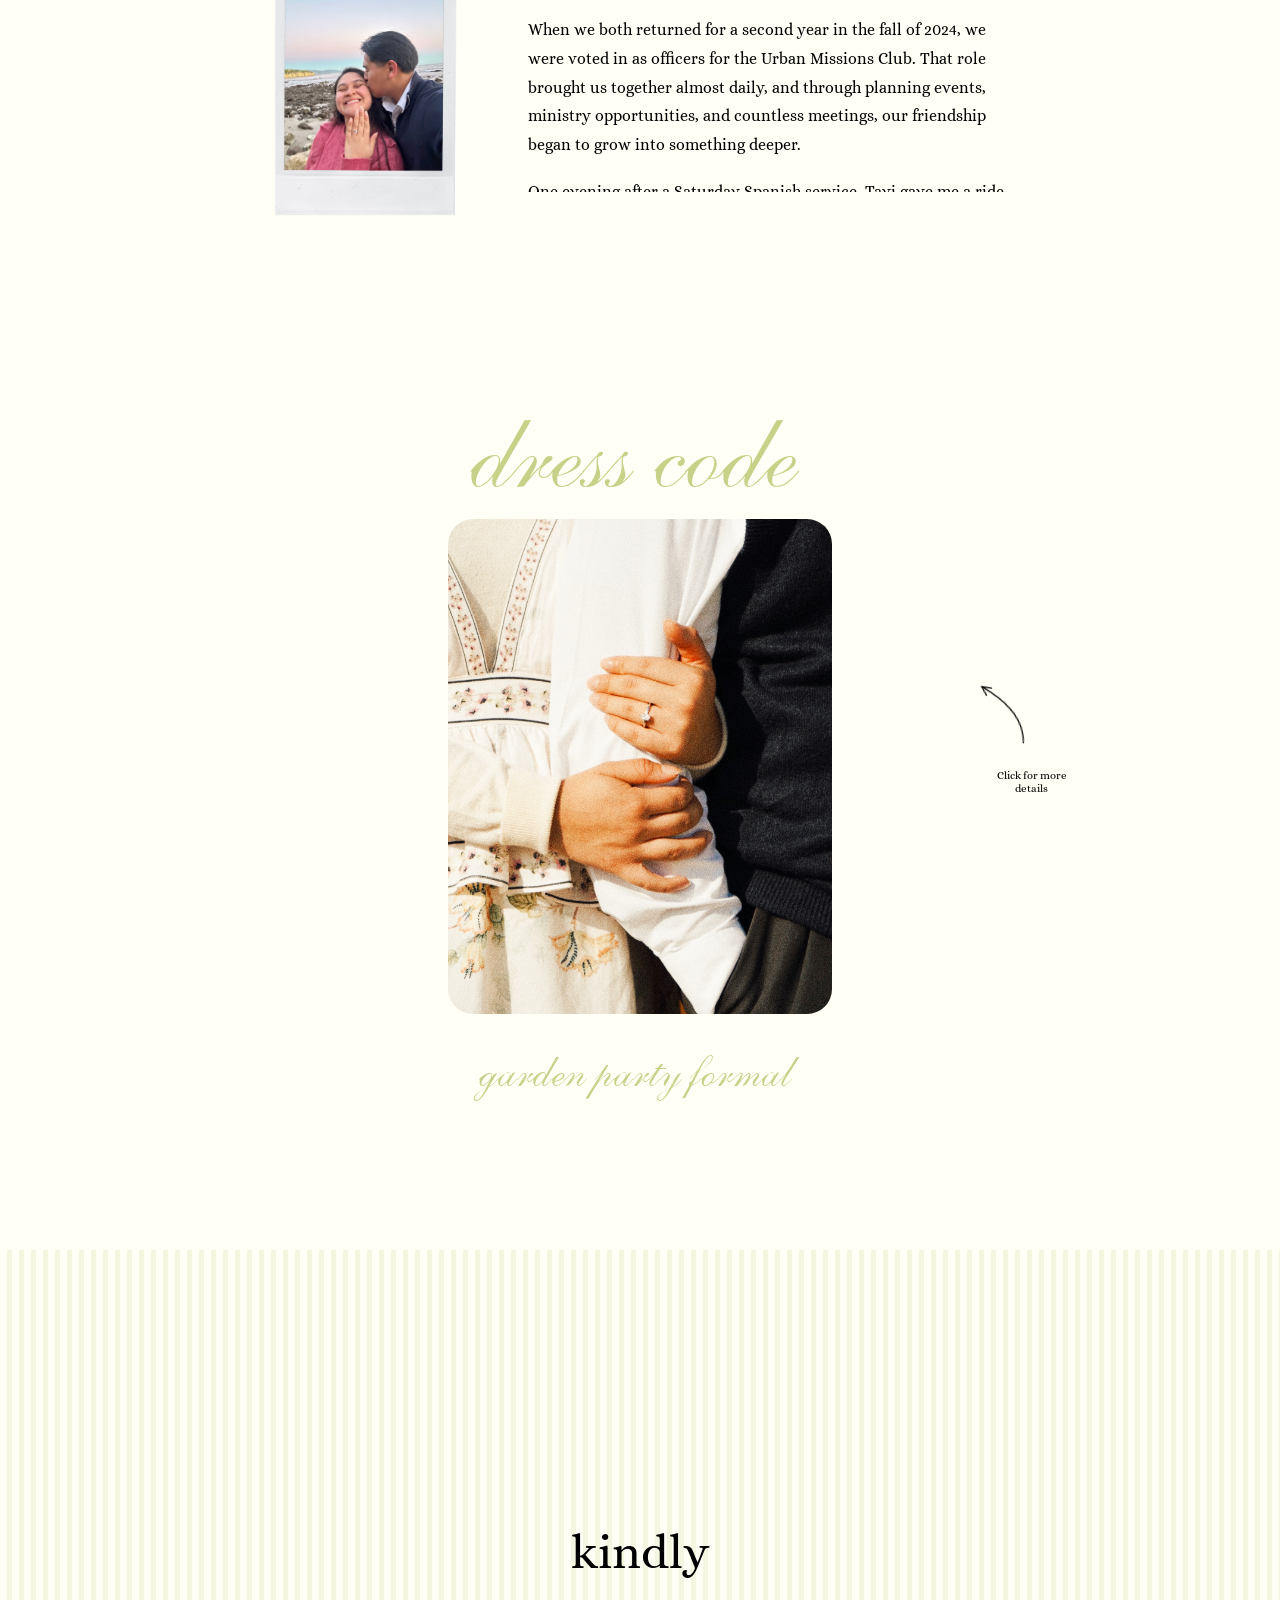
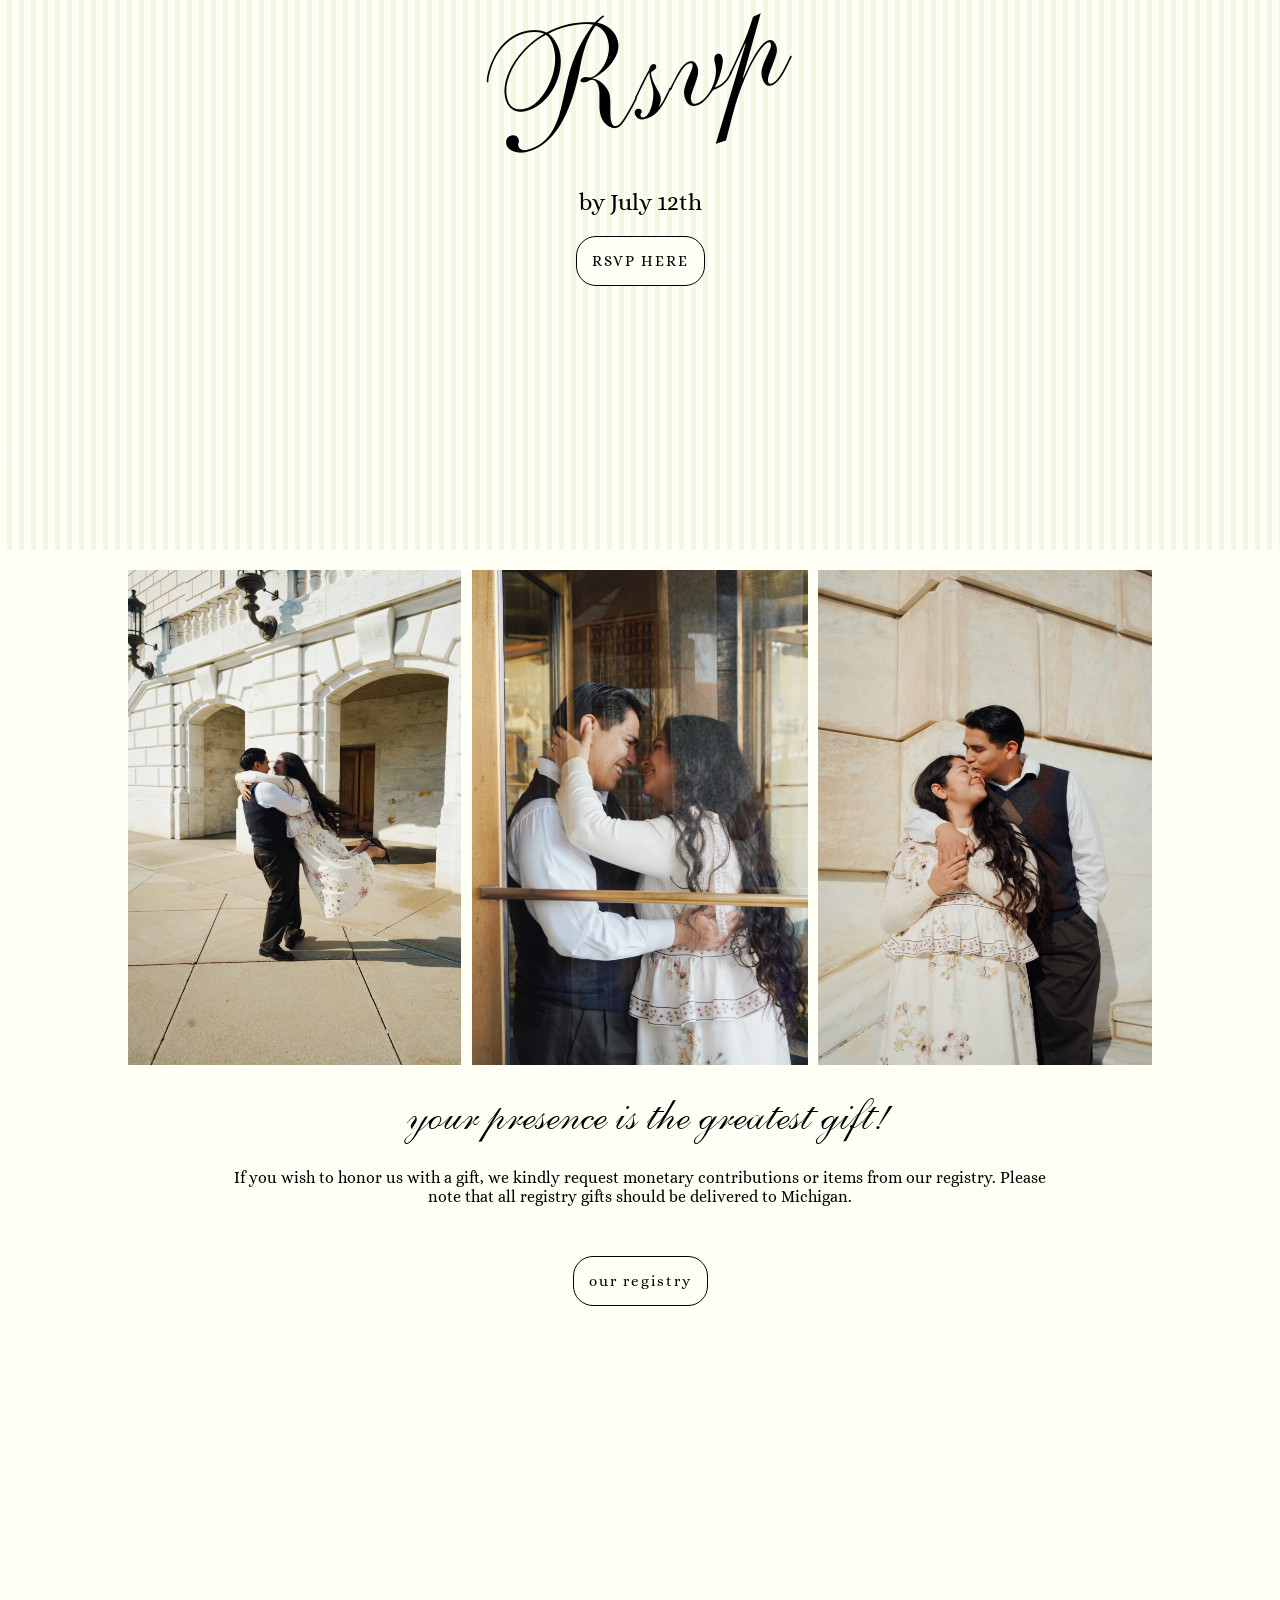
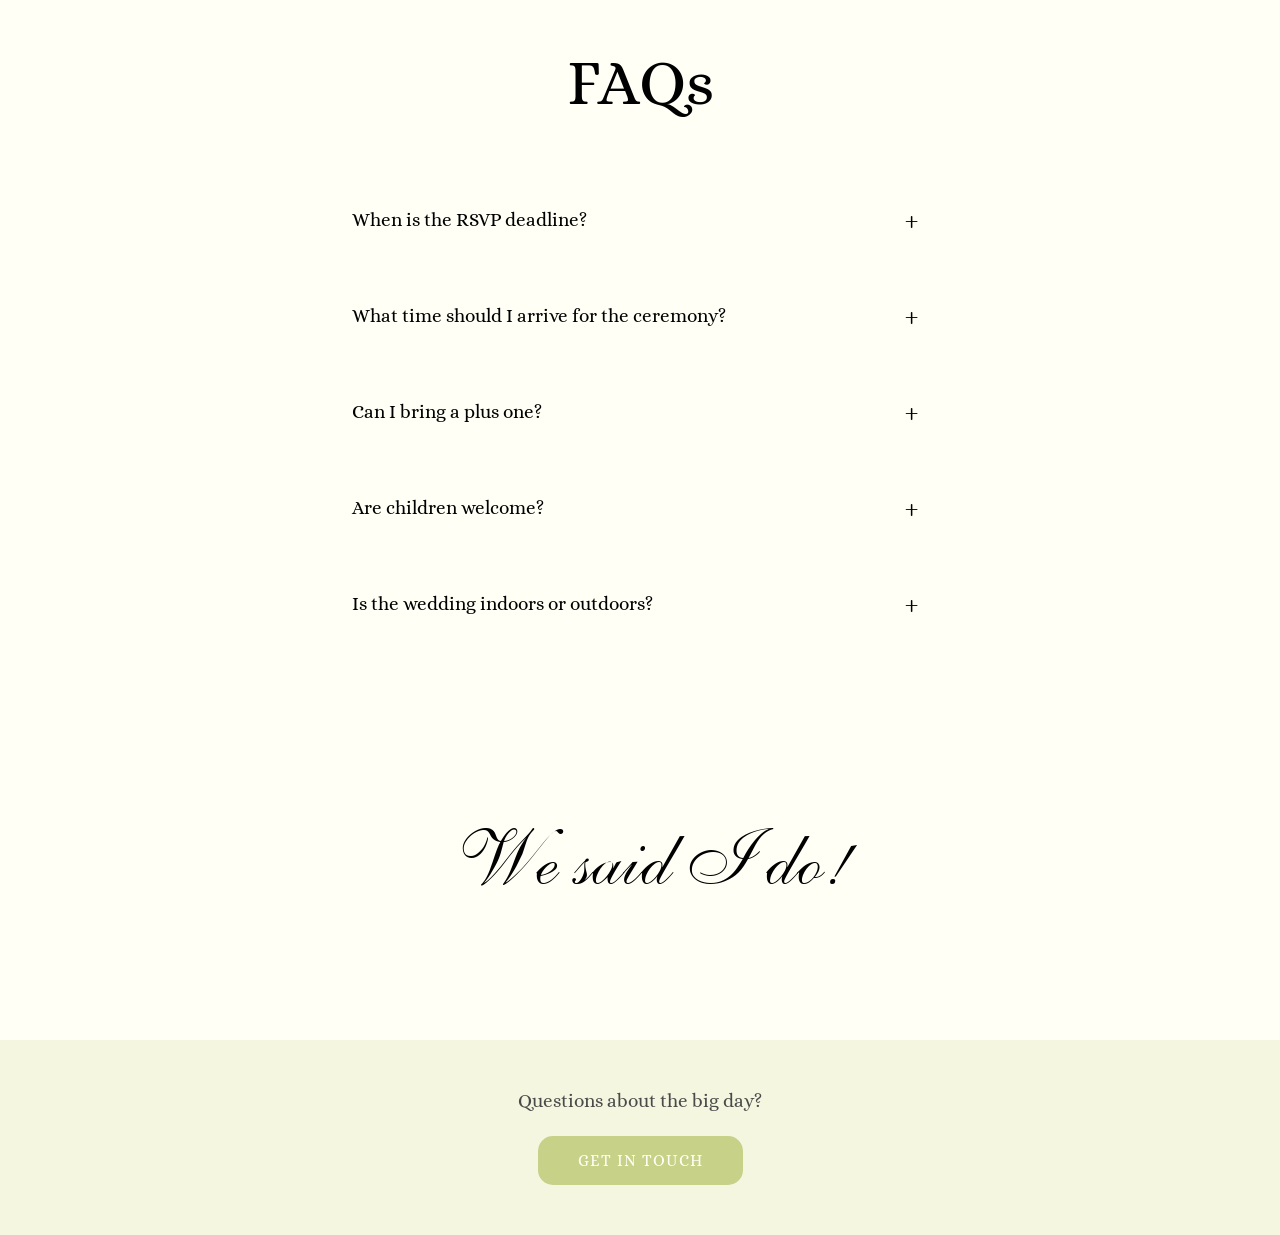
==== commit 33cf31a7: "Final Push" ====
--- a/index.html
+++ b/index.html
@@ -21,6 +21,7 @@
             <a href="#dress-code" onclick="toggleMenu()" data-en="Dress Code" data-es="Código de Vestimenta">Dress Code</a>
             <a href="#faq" onclick="toggleMenu()" data-en="FAQ" data-es="Preguntas">FAQ</a>
             <a href="#rsvp" onclick="toggleMenu()" data-en="RSVP" data-es="RSVP">RSVP</a>
+            <a href="#registry" onclick="toggleMenu()" data-en="Our Registry" data-es="Nuestro Registro">Our Registry</a>
             <a href="#contact" onclick="toggleMenu()" data-en="Contact Us" data-es="Ponte en contacto">Contact Us</a>
 
             <div class="lang-section">
@@ -36,8 +37,7 @@
 
     <header id="home" class="hero">
         <video autoplay muted loop playsinline poster="backup photo.png" class="hero-video">
-            <source src="wedding-intro-1.mp4" type="video/mp4">
-            Your browser does not support the video tag.
+            <source src="https://res.cloudinary.com/dvohm5wk5/video/upload/f_auto,q_auto/v1/wedding-intro-1_rhifyh.mp4" type="video/mp4">
         </video>
         <div class="hero-content">
             <h1 data-en="The Ayalas" data-es="Los Ayalas">The Ayalas</h1>
@@ -45,48 +45,59 @@
         </div>
     </header>
 
+    <div class="intro-video">
+        <video class="welcome-video" 
+            autoplay muted loop playsinline 
+            src="we-are-getting-married.mp4"
+            data-video-en="we-are-getting-married.mp4" 
+            data-video-es="nos-vamos-a-casar.mp4">
+                Your browser does not support the video tag.
+        </video>
+    </div>
+
     <section id="welcome" class="intro-section">
-        <video id="welcome-video" 
+        <div class="welcome-column">
+            <img src="intro-photo-1.PNG" class="intro-photo-1">
+            <div class="welcome-section">
+                <p>
+                <span style="font-family: 'alice';" data-en="If you’re reading this, we love you! Welcome to our wedding website. We are so excited to share such a special day with all of our favorite people."
+                      data-es="Si estás leyendo esto, ¡ya te queremos un montón! Bienvenido a nuestra página web de boda. Estamos muy emocionados de poder compartir un día tan especial con toda nuestra gente querida.">
+                    If you’re reading this, we love you! Welcome to our wedding website. We are so excited to share such a special day with all of our favorite people.
+                </span>
+                <br><br>
+                <span style="font-family: 'alice';" data-en="Here, you’ll find all the details you need for our big day. Thank you for your love, support, and for being part of this journey with us."
+                      data-es="Aquí encontrarás todos los detalles que necesitas saber para nuestro gran día. Gracias por su cariño, su apoyo y por ser parte de esta etapa tan importante en nuestras vidas.">
+                    Here, you’ll find all the details you need for our big day. Thank you for your love, support, and for being part of this journey with us.
+                </span>
+                <br><br>
+                <span style="font-family: 'alice';" data-en="Please keep us in your prayers, as we’ll be keeping you in ours."
+                      data-es="Por favor, mantennos en tus oraciones, así como nosotros te mantendremos en las nuestras.">
+                    Please keep us in your prayers, as we’ll be keeping you in ours.
+                </span>
+                <br><br>
+                <span style="font-family: 'alice';" data-en="With love,"
+                      data-es="Con mucho cariño,">
+                    With love, 
+                </span>
+                <br>
+                <span style="font-family: 'alice';" data-en="The future Ayalas"
+                      data-es="Los futuros Ayalas">
+                    The Future Ayalas
+                </span>
+                </p>
+            </div>
+        </div>
+    </section>
+
+    <div class="intro-video">
+        <video class="welcome-video" 
         autoplay muted loop playsinline 
-        class="intro-video"
         src="we-are-getting-married.mp4"
         data-video-en="we-are-getting-married.mp4" 
         data-video-es="nos-vamos-a-casar.mp4">
             Your browser does not support the video tag.
         </video>
-        <div class="welcome-column">
-            <img src="intro-photo-1.PNG" class="intro-photo-1">
-            <div class="welcome-section">
-                <p>
-
-                <span style="font-family: 'alice';" data-en="If you’re reading this, we love you! Welcome to our wedding website. We are so excited to share such a special day with all of our favorite people."
-                      data-es="Si estás leyendo esto, ¡ya te queremos un montón! Bienvenido a nuestra página web de boda. Estamos muy emocionados de poder compartir un día tan especial con toda nuestra gente querida.">
-                    If you’re reading this, we love you! Welcome to our wedding website. We are so excited to share such a special day with all of our favorite people.
-                </span>
-                <br><br>
-                <span style="font-family: 'alice';" data-en="Here, you’ll find all the details you need for our big day. Thank you for your love, support, and for being part of this journey with us."
-                      data-es="Aquí encontrarás todos los detalles que necesitas saber para nuestro gran día. Gracias por su cariño, su apoyo y por ser parte de esta etapa tan importante en nuestras vidas.">
-                    Here, you’ll find all the details you need for our big day. Thank you for your love, support, and for being part of this journey with us.
-                </span>
-                <br><br>
-                <span style="font-family: 'alice';" data-en="Please keep us in your prayers, as we’ll be keeping you in ours."
-                      data-es="Por favor, mantennos en tus oraciones, así como nosotros te mantendremos en las nuestras.">
-                    Please keep us in your prayers, as we’ll be keeping you in ours.
-                </span>
-                <br><br>
-                <span style="font-family: 'alice';" data-en="With love,"
-                      data-es="Con mucho cariño,">
-                    With love, 
-                </span>
-                <br>
-                <span style="font-family: 'alice';" data-en="The future Ayalas"
-                      data-es="Los futuros Ayalas">
-                    The Future Ayalas
-                </span>
-                </p>
-            </div>
-        </div>
-    </section>
+    </div>
 
     <section id="location" class="location-section">
         <div class="image-container">
@@ -115,107 +126,180 @@
         </div>
     </div>
 
-    <section id="love-story" class="love-story-section"></section>
+    <section id="love-story" class="love-story-section">
+        <p class="love-header"> 
+            <span style="font-family: 'alice'; font-size: 1.5rem;" data-en="OUR" data-es="NUESTRA">OUR</span>
+            <span class="love-span"
+            data-en="love"
+            data-es="HISTORIA DE">love </span>
+            <span class="story-span" data-en="STORY" data-es="amor">STORY</span>
+        </p>
+        <div class="love-container">
+            <div class="love-img">
+                <img src="polaroid-1.png">
+                <img src="polaroid-2.png">
+            </div>
+            <div class="story-content">
+                <p data-en="Our story begins in the city of Indianapolis. We both answered the call to attend Indiana Bible (Bridal) College, not knowing what awaited us. God has a beautiful way of bringing people together—sometimes all it takes is one person moving across the country and another choosing to pursue his calling."
+                data-es="Nuestra historia comienza en la ciudad de Indianápolis. Ambos respondimos al llamado de asistir al Indiana Bible (Bridal) College, sin saber lo que nos esperaba. Dios tiene una manera hermosa de unir a las personas; a veces, lo único que se necesita es que una persona cruce el país y que otra elija seguir su llamado.">
+                Our story begins in the city of Indianapolis. We both answered the call to attend Indiana Bible (Bridal) College, not knowing what awaited us. God has a beautiful way of bringing people together—sometimes all it takes is one person moving across the country and another choosing to pursue his calling.</p>
+                <br>
+                <p data-en="It wasn’t love at first sight, we stumbled into each other’s lives not knowing it would be forever. We first met at breakfast in the school cafeteria. Later, that same cafeteria became the place where we worked side by side, sharing laughs and sneaking leftover frosting from the lids of the pies we prepared for Sunday lunches."
+                data-es="No fue amor a primera vista; tropezamos el uno con la vida del otro sin saber que sería para siempre. Nos conocimos desayunando en la cafetería de la escuela. Tiempo después, esa misma cafetería se convirtió en el lugar donde trabajamos codo a codo, compartiendo risas y robando restos de glaseado de las tapas de los pays que preparábamos para los almuerzos de los domingos.">
+                    It wasn’t love at first sight, we stumbled into each other’s lives not knowing it would be forever. We first met at breakfast in the school cafeteria. Later, that same cafeteria became the place where we worked side by side, sharing laughs and sneaking leftover frosting from the lids of the pies we prepared for Sunday lunches.
+                </p> <br>
+                <p data-en="When we both returned for a second year in the fall of 2024, we were voted in as officers for the Urban Missions Club. That role brought us together almost daily, and through planning events, ministry opportunities, and countless meetings, our friendship began to grow into something deeper."
+                data-es="Cuando ambos regresamos para nuestro segundo año en el otoño de 2024, fuimos elegidos como oficiales del Club de Misiones Urbanas. Ese papel nos unió casi a diario y, a través de la planificación de eventos, oportunidades de ministerio e innumerables reuniones, nuestra amistad comenzó a transformarse en algo más profundo.">
+                    When we both returned for a second year in the fall of 2024, we were voted in as officers for the Urban Missions Club. That role brought us together almost daily, and through planning events, ministry opportunities, and countless meetings, our friendship began to grow into something deeper.
+                </p> <br>
+                <p data-en="One evening after a Saturday Spanish service, Tavi gave me a ride home, treated me to Wendy’s, and shared his interest in me. With the guidance of spiritual leadership, we chose to take things slow. We didn’t know how it would all work out but we trusted that God was creative and would make a way. It wasn’t until the next semester that we had our very first official date: dinner at Bazbeaux Pizza in downtown Indianapolis, followed by a walk to Moar Tea for boba."
+                data-es="Una noche, después de un servicio de español en sábado, Tavi me llevó a casa, me invitó a Wendy’s y me confesó su interés por mí. Con la guía de nuestro liderazgo espiritual, decidimos tomar las cosas con calma. No sabíamos cómo resultaría todo, pero confiamos en que Dios es creativo y abriría un camino. No fue sino hasta el siguiente semestre que tuvimos nuestra primera cita oficial: cenamos en Bazbeaux Pizza en el centro de Indianápolis, seguido de una caminata a Moar Tea por un boba.">
+                One evening after a Saturday Spanish service, Tavi gave me a ride home, treated me to Wendy’s, and shared his interest in me. With the guidance of spiritual leadership, we chose to take things slow. We didn’t know how it would all work out but we trusted that God was creative and would make a way. It wasn’t until the next semester that we had our very first official date: dinner at Bazbeaux Pizza in downtown Indianapolis, followed by a walk to Moar Tea for boba.
+                </p> <br>
+                <p data-en="As the months passed, so did our love. We saw one another in every part of Bible college life—our study habits, spiritual disciplines, friendships, and devotion to God."
+                data-es="">As the months passed, so did our love. We saw one another in every part of Bible college life—our study habits, spiritual disciplines, friendships, and devotion to God.</p> <br>
+                <p data-en="As my time at IBC came to an end, fear almost took hold of our hearts. But through prayer, we chose to continue loving one another through the distance. On May 10th, we said goodbye at the airport after crying for the entire car ride. It was a bittersweet moment. We were stepping into an uncertain future while trusting that God was still writing our story. We endured a summer apart while Tavi was in Alaska, the growing time difference when he returned to Indianapolis, and all the in-betweens."
+                data-es="Cuando mi tiempo en IBC llegó a su fin, el miedo casi se apoderó de nuestros corazones. Pero a través de la oración, elegimos seguir amándonos a pesar de la distancia. El 10 de mayo nos despedimos en el aeropuerto después de llorar durante todo el camino en el auto. Fue un momento agridulce; estábamos entrando en un futuro incierto, confiando en que Dios aún seguía escribiendo nuestra historia. Soportamos un verano separados mientras Tavi estaba en Alaska, la creciente diferencia de horario cuando regresó a Indianápolis y todos los momentos intermedios.">
+                As my time at IBC came to an end, fear almost took hold of our hearts. But through prayer, we chose to continue loving one another through the distance. On May 10th, we said goodbye at the airport after crying for the entire car ride. It was a bittersweet moment. We were stepping into an uncertain future while trusting that God was still writing our story. We endured a summer apart while Tavi was in Alaska, the growing time difference when he returned to Indianapolis, and all the in-betweens.</p>
+                <br>
+                <p data-en="In September, Octavio visited California to meet the family. Though it was a short trip, it confirmed once again what we already knew—that we were meant to be. He returned later that year, surprising me on Christmas Eve. We spent the holidays together, and on January 8th, surrounded by his family, Octavio proposed in Malibu. With the ocean and cliffs as our backdrop, I said yes—to the man of my dreams."
+                data-es="En septiembre, Octavio visitó California para conocer a la familia. Aunque fue un viaje corto, confirmó una vez más lo que ya sabíamos: que estábamos destinados a estar juntos. Él regresó más tarde ese mismo año, sorprendiéndome en Nochebuena. Pasamos las fiestas juntos y, el 8 de enero, rodeado de su familia, Octavio me propuso matrimonio en Malibú. Con el océano y los acantilados como telón de fondo, dije que sí al hombre de mis sueños.">
+                In September, Octavio visited California to meet the family. Though it was a short trip, it confirmed once again what we already knew—that we were meant to be. He returned later that year, surprising me on Christmas Eve. We spent the holidays together, and on January 8th, surrounded by his family, Octavio proposed in Malibu. With the ocean and cliffs as our backdrop, I said yes—to the man of my dreams.</p>
+                <br>
+                <p data-en="And now we are here: still trusting, still believing, and still confident that God is the Author of our story and the Finisher of our faith. "
+                data-es="Y ahora estamos aquí: siguiendo en confianza, siguiendo en fe y con la plena seguridad de que Dios es el Autor de nuestra historia y el Consumador de nuestra fe.">
+                And now we are here: still trusting, still believing, and still confident that God is the Author of our story and the Finisher of our faith. </p>
+            </div>
+        </div>
+    </section>
 
     <section id="dress-code" class="dress-section" alt="">
-        <img src="1-cutout.png" class="corner-flower tl" alt="">
-        <img src="3-cutout.png" class="corner-flower bl" alt="">
-        <img src="4-cutout.png" class="corner-flower br" alt="">
-
-        <p class="dress-title" data-en="Dress Code" data-es="Codigo de Vestimenta">Dress Code</p>
-        <p class="dress-info">
-            <span style="font-family: 'alice';" data-en="Think Formal Garden Party" data-es="Formal tipo “Garden Party”">Think Formal Garden Party</span>
-            <br><br>
-            <span style="font-family: 'alice';" data-en="For the Ladies:" data-es="Damas:">For the Ladies:</span><br><br>
-        
-            <span style="font-family: 'alice';" data-en="Midi or maxi dresses are encouraged." data-es="Se recomiendan vestidos midi o largos.">Midi or maxi dresses are encouraged.</span><br>
+        <p class="dress-title" data-en="dress code" data-es="codigo de vestimenta">dress code</p>
+        <div class="dress-card" onclick="this.classList.toggle('flipped')">
+            <div class="dress-card-inner">
+                <div class="dress-card-front">
+                    <img src="dress-code-photo-1.JPG">
+                    <svg class="curve-arrow" width="120" height="100" viewBox="0 0 120 100" fill="none" xmlns="http://www.w3.org/2000/svg" style="overflow: visible;">
+                        <path d="M10 20 Q 60 10 110 70" stroke="black" stroke-width="2" stroke-linecap="round" fill="none" />
+                        <path d="M95 65 L 110 70 L 105 55" stroke="black" stroke-width="2" stroke-linecap="round" stroke-linejoin="round" fill="none" />
+                      </svg>
+                    <p class="click-hint" style="width: 100px;" data-en="Click for more details" data-es="Clic para mas detalles">Click for more details</p>            
+                </div>
+                <div class="dress-card-back">
+                    <p class="dress-info">
+                        <span style="font-family: 'alice';" data-en="Ladies:" data-es="Damas:">Ladies:</span><br><br>
+
+                        <span style="font-family: 'alice';" data-en=" Please reserve white bride." data-es=" Por favor, reservemos el blanco para la novia."> Please reserve white for the bride.</span><br><br>
+
+                        <span style="font-family: 'alice';" data-en="Midi or maxi dresses are encouraged." data-es="Se recomiendan vestidos midi o largos.">Midi or maxi dresses are encouraged.</span>
+                        
+                        <span style="font-family: 'alice';" data-en=" Feel free to wear colors, florals, patterns, and fun textures." data-es=" Pueden usar colores, flores, estampados y diferentes texturas."> Feel free to wear colors, florals, patterns, and fun textures.</span><br><br>
+                         
+                        <span style="font-family: 'alice';" data-en="Gentlemen:" data-es="Caballeros:">Gentlemen:</span><br><br>
+                        
+                        <span style="font-family: 'alice';" data-en="Suits and ties are encouraged." data-es="Se recomienda traje con corbata.">Suits and ties are encouraged.</span><br>
+                        
+                        <span style="font-family: 'alice';" data-en="Colors and patterns are welcome." data-es="Los colores y estampados son bienvenidos.">Colors and patterns are welcome.</span><br><br>
+                
+                        <span style="font-family: 'alice';" data-en="There is no specific color code! Color is welcome and encouraged whether soft or vibrant." 
+                              data-es="No hay un color específico—¡al contrario! Se vale usar color, ya sea en tonos suaves o más llamativos.">
+                              There is no specific color code! Color is welcome and encouraged whether soft or vibrant.
+                        </span><br><br>
+                        <span style="font-family: 'alice';" data-en="This dress code is just a guide; it is not mandatory." 
+                        data-es="Este codigo de vestimenta es solo una guía; no es obligatorio.">
+                        This dress code is just a guide; it is not mandatory.
+                        </span>
+                        <br><br>
+                        <span style="font-family: 'alice';" data-en="Don't stress, just look your best!" 
+                                data-es="No te estreses, solo luce lo mejor posible!">
+                                Don't stress, just look your best!
+                        </span>
+                    </p>
+                </div>
+            </div>
+        </div>
+        <p class="dress-sub-title"
+        data-en="garden party formal"
+        data-es="formal tipo 'garden party'!">garden party formal!</p>
+        </section>
+
+    <div id="rsvp" class="rsvp-section">
+        <div class="rsvp-text">
+            <p style="font-family: 'alice'; font-size: 3rem;"
+            data-en="kindly"
+            data-es="">kindly</p>
+            <p style="font-family: 'anastasia'; font-size: 10rem; display: inline-block; transform: rotate(-15deg); margin-left: -55px;"
+            data-en="Rsvp"
+            data-es="Rsvp">Rsvp</p>
+            <p style="font-family: 'alice'; font-size: 1.5rem; margin-bottom: 10px;"
+            data-en="by July 12th"
+            data-es="antes del 12 de Julio">by July 12th</p>
+        </div>
+        <a href="rsvp.html" class="rsvp-button"
+        data-en="RSVP HERE"
+        data-es="ENVIAR CONFIRMACION AQUI">RSVP HERE</a>
+    </div>
+
+    <section id="registry" class="registry-section">
+        <div class="img-container">
+            <img src="registry-img-1.JPG">
+            <img src="registry-img-2.JPG">
+            <img src="registry-img-3.jpg">
+        </div>
+        <div class="text-container">
+            <p class="title"
+            data-en="your presence is the greatest gift!"
+            data-es="Tu presencia es el mejor regalo!"
+            >your presence is the greatest gift!</p>
+            <p class="subtext"
+            data-en="If you wish to honor us with a gift, we kindly request monetary contributions or items from our registry. Please note that all registry gifts should be delivered to Michigan."
+            data-es="Si desean honrarnos con un regalo, les pedimos amablemente contribuciones monetarias o artículos de nuestra mesa de regalos. Por favor, tomen en cuenta que todos los regalos de la mesa de regalos deben ser enviados a Michigan.">
+            If you wish to honor us with a gift, we kindly request monetary contributions or items from our registry. Please note that all registry gifts should be delivered to Michigan.</p>
+            <a href="" class="registry-button"
+            data-en="our registry"
+            data-es="nuestro registro">our registry</a>
+        </div>
+    </section>
+
+    <section id="faq" class="faq-section">
+        <p class="faq-title" data-en="FAQs" data-es="FAQs">FAQs</p>
+        <div class="faq-container">
+            <details>
+                <summary class="faq-question" data-en="When is the RSVP deadline?" data-es="¿Cuál es la fecha límite para confirmar asistencia (RSVP)?">When is the RSVP deadline?</summary>
+                <p class="faq-answer" data-en="Please RSVP by July 12th." data-es="Por favor confirmen su asistencia antes del 12 de julio.">
+                    Please RSVP by July 12th.
+                </p>
+            </details>
             
-            <span style="font-family: 'alice';" data-en="Feel free to wear colors, florals, patterns, and fun textures." data-es="Pueden usar colores, flores, estampados y diferentes texturas.">Feel free to wear colors, florals, patterns, and fun textures.</span><br>
+            <details>
+                <summary class="faq-question" data-en="What time should I arrive for the ceremony?" data-es="¿A qué hora debo llegar a la ceremonia?">What time should I arrive for the ceremony?</summary>
+                <p class="faq-answer" data-en="Please arrive promptly 30 minutes before the ceremony." data-es="Les pedimos llegar puntualmente 30 minutos antes de que inicie la ceremonia.">
+                    Please arrive promptly 30 minutes before the ceremony.
+                </p>
+            </details>
             
-            <span style="font-family: 'alice';" data-en="Please refrain from wearing white or black" data-es="Por favor, eviten el blanco y el negro.">Please refrain from wearing white or black</span><br><br>
+            <details>
+                <summary class="faq-question" data-en="Can I bring a plus one?" data-es="¿Puedo llevar acompañante?">Can I bring a plus one?</summary>
+                <p class="faq-answer" data-en="We are excited to share this day with you, but we cannot accomodate additional guest not listed on the invitation." data-es="Nos emociona mucho compartir este día con ustedes, pero no podremos acomodar invitados adicionales que no estén incluidos en la invitación.">
+                    We are excited to share this day with you, but we cannot accomodate additional guest not listed on the invitation.
+                </p>
+            </details>
             
-            <span style="font-family: 'alice';" data-en="For the Men:" data-es="Caballeros:">For the Men:</span><br><br>
+            <details>
+                <summary class="faq-question" data-en="Are children welcome?" data-es="¿Se permiten niños?">Are children welcome?</summary>
+                <p class="faq-answer" data-en="The wedding ceremony and reception will be an adult-only event with the expception of thosein the wedding party and family." data-es="Aunque nos encanta celebrar con toda la familia, este será un evento solo para adultos, con excepción de algunos familiares.">
+                    The wedding ceremony and reception will be an adult-only event with the expception of thosein the wedding party and family.
+                </p>
+            </details>
             
-            <span style="font-family: 'alice';" data-en="Suits and ties are encouraged." data-es="Se recomienda traje con corbata.">Suits and ties are encouraged.</span><br>
-            
-            <span style="font-family: 'alice';" data-en="Colors and patterns are welcome." data-es="Los colores y estampados son bienvenidos.">Colors and patterns are welcome.</span><br><br>
-    
-            <span style="font-family: 'alice';" data-en="There is no specific color code! Color is welcome and encouraged whether soft or vibrant." 
-                  data-es="No hay un color específico—¡al contrario! Se vale usar color, ya sea en tonos suaves o más llamativos.">
-                  There is no specific color code! Color is welcome and encouraged whether soft or vibrant.
-            </span><br><br>
-            <span style="font-family: 'alice';" data-en="This dress code is just a guide; it is not mandatory." 
-            data-es="Este codigo de vestimenta es solo una guía; no es obligatorio.">
-            This dress code is just a guide; it is not mandatory.
-            </span><br>
-            
-            <span style="font-family: 'alice';" data-en="The most important thing is that you feel comfortable and look gorgeous. Don't stress, just look your best!" 
-                    data-es="Lo más importante es que se sientan cómodos y vengan guapísimos. No te estreses, solo luce lo mejor posible!">
-                    The most important thing is that you feel comfortable and look gorgeous. Don't stress, just look your best!
-            </span>
-            <br><br>
-            <span style="font-family: 'alice';" data-en="Don't stress, just look your best!" 
-                    data-es="No te estreses, solo luce lo mejor posible!">
-                    Don't stress, just look your best!
-            </span>
-            </p>
-
-            <p style="font-family: 'anastasia'; font-size: 2rem; margin-top: 15px;" 
-            data-en="We are so happy to have you join us!" 
-            data-es="Estamos muy felices de que nos acompañen!">
-            We are so happy to have you join us!
-            </p>
-        </section>
-
-        <section id="faq" class="faq-section">
-            <p class="faq-title" data-en="Common Questions" data-es="Preguntas Frecuentes">Common Questions</p>
-            <div class="faq-container">
-                <details>
-                    <summary data-en="When is the RSVP deadline?" data-es="¿Cuál es la fecha límite para confirmar asistencia (RSVP)?">When is the RSVP deadline?</summary>
-                    <div class="faq-answer" data-en="Please RSVP by July 12th." data-es="Por favor confirmen su asistencia antes del 12 de julio.">
-                        Please RSVP by July 12th.
-                    </div>
-                </details>
-                
-                <details>
-                    <summary data-en="What time should I arrive for the ceremony?" data-es="¿A qué hora debo llegar a la ceremonia?">What time should I arrive for the ceremony?</summary>
-                    <div class="faq-answer" data-en="Please arrive promptly 30 minutes before the ceremony." data-es="Les pedimos llegar puntualmente 30 minutos antes de que inicie la ceremonia.">
-                        Please arrive promptly 30 minutes before the ceremony.
-                    </div>
-                </details>
-                
-                <details>
-                    <summary data-en="Can I bring a plus one?" data-es="¿Puedo llevar acompañante?">Can I bring a plus one?</summary>
-                    <div class="faq-answer" data-en="We are excited to share this day with you, but we cannot accomodate additional guest not listed on the invitation." data-es="Nos emociona mucho compartir este día con ustedes, pero no podremos acomodar invitados adicionales que no estén incluidos en la invitación.">
-                        We are excited to share this day with you, but we cannot accomodate additional guest not listed on the invitation.
-                    </div>
-                </details>
-                
-                <details>
-                    <summary data-en="Are children welcome?" data-es="¿Se permiten niños?">Are children welcome?</summary>
-                    <div class="faq-answer" data-en="The wedding ceremony and reception will be an adult-only event with the expception of thosein the wedding party and family." data-es="Aunque nos encanta celebrar con toda la familia, este será un evento solo para adultos, con excepción de algunos familiares.">
-                        The wedding ceremony and reception will be an adult-only event with the expception of thosein the wedding party and family.
-                    </div>
-                </details>
-                
-                <details>
-                    <summary data-en="Is the wedding indoors or outdoors?" data-es="¿La boda será en interior o exterior?">Is the wedding indoors or outdoors?</summary>
-                    <div class="faq-answer" data-en="The wedding ceremony and reception will be outdoors." data-es="Nuestra boda se llevará a cabo al aire libre.">
-                        The wedding ceremony and reception will be outdoors.
-                    </div>
-                </details>
-            </div>
-        </section>
-
-    <div id="rsvp" class="rsvp-section">
-        <img src="1-1-cutout.png" class="flower l" alt="">
-        <img src="2-1-cutout.png" class="flower r" alt="">
-        <p style="font-family: 'anastasia'; font-size: 4rem; margin-top: 15px;" data-en="Let's celebrate!" data-es="Vamos a celebrar!">Let's celebrate!</p>
-        <img class="rsvp-img" src="Tezza-4794.JPG">
-        <p style="font-family: 'alice'; text-align: center; font-size: 1.2rem; width: 60vw; margin-bottom: 15px; margin-top: 15px;" data-en="Please let us know before July 12th if you can make it."
-           data-es="Por favor, avísennos antes del 12 de julio si podrán asistir.">Please let us know before July 12th if you can make it.</p>
-        <a href="rsvp.html" class="rsvp-button">RSVP</a>
-    </div>
+            <details>
+                <summary class="faq-question" data-en="Is the wedding indoors or outdoors?" data-es="¿La boda será en interior o exterior?">Is the wedding indoors or outdoors?</summary>
+                <p class="faq-answer" data-en="The wedding ceremony and reception will be outdoors." data-es="Nuestra boda se llevará a cabo al aire libre.">
+                    The wedding ceremony and reception will be outdoors.
+                </p>
+            </details>
+        </div>
+    </section>
     
     <section id="countdown" class="countdown-timer">
         <p id="demo" class="days-left"></p>
--- a/style.css
+++ b/style.css
@@ -10,7 +10,6 @@
     min-height: 100vh;
     min-width: 300px;
     max-width: 100%;
-    overflow-x: hidden;
     position: relative;
     background-color: #FFFFF6;
 }
@@ -148,24 +147,23 @@
     .hero-video {
         position: absolute;
         left: 50%;
-        transform: translateX(-50%); /* Only centers horizontally */
-        min-width: 100%;
-        min-height: 100%;
-        width: auto;
-        height: auto;
+        transform: translateX(-50%);
+        width: 100%;
+        height: 100%;
         object-fit: cover;
-        object-position: bottom; /* Forces the "crop" to happen at the top instead */
-        opacity: 0;
+        object-position: bottom;
+        opacity: 1;
         transition: opacity 0.5s ease-in-out;
-    }
-
+        z-index: 3; 
+    }
+    
     .hero-video.is-playing {
         opacity: 1;
     }
-
+    
     .hero-content {
         position: relative;
-        z-index: 2; /* Sits on top of the overlay and video */
+        z-index: 10; 
         text-align: center;
         width: 100%;
         max-width: 100vw;
@@ -175,6 +173,7 @@
         justify-content: center;
         align-items: center;
         overflow: hidden;
+        pointer-events: none; 
     }
 
     .hero h1 {
@@ -198,33 +197,55 @@
 /* WELCOME */
     .intro-section {
         min-width: 300px;
-        min-height: 100dvh;
+        min-height: 900px;
         display: flex;
         flex-direction: column;
         align-items: center;
         justify-content: flex-start;
         overflow: hidden;
+        position: relative;
     }
 
     .intro-video {
-        height: 70dvh;
-        width: 100%;
+        height: 275px;
+        width: 100vw;
+        position: relative;
+        overflow: hidden;
+        -webkit-mask-image: linear-gradient(to bottom, black 80%, transparent 100%);
+        mask-image: linear-gradient(to bottom, black 80%, transparent 100%);
+    }
+
+    .intro-video video {
+        height: 100%;
+        width: 100%;
+        transform: scale(2);
+    }
+
+    .intro-photo-1 {
+        width: 100%;
+        min-height: 400px;
         object-fit: cover;
         position: relative;
-        margin-top: -125px;
-        -webkit-mask-image: linear-gradient(to bottom, black 80%, transparent 100%);
-        mask-image: linear-gradient(to bottom, black 80%, transparent 100%);
-    }
-
-    .intro-photo-1 {
-        height: 90dvh;
-        position: relative;
-        width: auto;
-        z-index: 2;
-        margin-top: -275px;
-        margin-bottom: -50px;
+        z-index: 1;
+        margin-top: -100px;
         -webkit-mask-image: radial-gradient(circle, black 40%, transparent 80%);
         mask-image: radial-gradient(circle, black 40%, transparent 80%);
+    }
+
+    @media (max-width: 330px) {
+        .intro-video {
+            height: 35dvh; 
+        }
+
+        .intro-section {
+            min-height: 800px;
+        }
+    
+        .intro-photo-1 {
+            margin-top: -75px;
+            min-height: 250px;
+            width: 90%; 
+        }
     }
 
     .welcome-section {
@@ -258,6 +279,7 @@
         align-items: center;
         gap: 5px;
         padding: 5px;
+        position: relative;
     }
 
     .gallery-column {
@@ -276,15 +298,142 @@
         transition:  transform 0.4s ease;
     }
 
+/* Love Story Section */
+    .love-story-section {
+        width: 100%;
+        height: 100vh;
+        display: flex;
+        flex-direction: column;
+        justify-content: center;
+        align-items: center;
+        padding: 50px 20px;
+    }
+
+    .love-story-section p {
+        font-family: 'alice';
+        font-size: 2rem;
+    }
+
+    .love-img {
+        display: flex;
+        flex-direction: column;
+        align-items: center;
+        gap: 20px;
+    }
+
+    .love-img img {
+        max-width: 225px;
+        height: auto;
+    }
+
+    .love-container {
+        width: 100vw;
+        max-width: 950px;
+        display: flex;
+        flex-direction: row;
+        justify-content: center;
+        align-items: center;
+        padding: 10px;
+    }
+
+    .love-header {
+        display: flex;
+        align-items: center;
+        justify-content: center;
+        gap: 10px;
+        white-space: nowrap;
+        font-family: 'alice';
+        font-size: 1.5rem;
+    }
+
+    .love-span {
+        font-family: 'anastasia';
+        font-size: 4rem;
+        display: inline-block;
+        transform: rotate(-15deg);
+        margin-left: -10px;
+        margin-right: 10px;
+    }
+
+    .story-span {
+        font-family: 'alice';
+        font-size: 1.5rem;
+    }
+
+    .spanish-active .love-span {
+        font-family: 'alice';
+        font-size: 1.5rem;
+        transform: rotate(0deg) !important;
+        margin: 0 10px;
+    }
+
+    .spanish-active .story-span {
+        font-family: 'anastasia';
+        font-size: 4rem;
+        display: inline-block;
+        transform: rotate(-15deg);
+        margin-left: -25px;
+    }
+
+    .spanish-active .love-header {
+        white-space: normal;
+        display: flex;
+        align-items: center;
+        justify-content: center;
+        flex-wrap: wrap;
+    }
+
+    .story-content {
+        flex: 1;
+        max-height: 500px;
+        overflow-y: scroll;
+        padding-right: 15px;
+    }
+
+    .story-content::-webkit-scrollbar {
+        width: 5px;
+        display: block;
+    }
+
+    .story-content::-webkit-scrollbar-track {
+        background: rgba(199, 209, 136, 0.1);
+        border-radius: 5px;
+    }
+
+    .story-content::-webkit-scrollbar-thumb {
+        background-color: #FFFFF6;
+        border-radius: 5px;
+        border: 1px solid #c7d188;
+    }
+
+    .story-content p {
+        margin-top: 0;
+        font-family: 'alice', serif;
+        line-height: 1.8;
+        font-size: 1rem;
+    }
+
+    .story-invisible {
+        display: none;
+    }
+
+    .story-content.expanded .story-invisible {
+        display: block;
+    }
+
+    .story-content.expanded + #read-more-btn .caret {
+        display: inline-block;
+        transform: rotate(180deg);
+    }
+
 /* Countdown Timer Style */
     .countdown-timer {
-        padding: 40px 20px;
-        display: flex;
-        flex-direction: column;
-        justify-content: center;
+        display: flex;
+        flex-direction: column;
+        justify-content: flex-start;
         align-items: center;
         text-align: center;
-        height: 45vh;
+        height: 20vh;
     }
 
     .days-left {
@@ -385,6 +534,14 @@
 /* RSVP Form Style */
     .rsvp-page-body {
         background-color: #FFFFF6;
+        background:             
+        repeating-linear-gradient(
+            90deg,
+            transparent,
+            transparent 7px,
+            rgba(199, 209, 136, 0.2) 7px,
+            rgba(199, 209, 136, 0.2) 12px
+        );
         display: flex;
         justify-content: center;
         align-items: center;
@@ -395,14 +552,14 @@
     }
 
     .form-container {
-        background-color: #FFFFFF;
+        background-color: #FFFFF6;
         min-width: 400px;
         width: 100vw;
         max-width: 480px;
         min-height: 40vh;
         padding: 50px 40px;
         border-radius: 25px;
-        border: 2px solid #c7d188;
+        border: 2px solid black;
         box-shadow: 0 15px 35px rgba(0, 0, 0, 0.1);
         text-align: center;
     }
@@ -410,7 +567,7 @@
     .rsvp-title {
         font-family: 'anastasia';
         font-size: 4rem;
-        color: #c7d188;
+        color: black;
         margin-bottom: 20px;
     }
 
@@ -424,20 +581,20 @@
         font-family: 'alice';
         font-size: 0.75rem;
         letter-spacing: 1.5px;
-        color: #c7d188;
+        color: black;
         margin-bottom: 10px;
         text-transform: uppercase;
     }
 
     .input-group input, 
     .input-group select,
-    .intro-group textarea {
+    .input-group textarea {
         width: 100%;
         padding: 12px 15px;
-        border: 1px solid #c7d188;
+        border: 1.5px solid black;
         font-family: 'alice';
         font-size: 1rem;
-        background-color: #fdfdfb;
+        background-color: #FFFFF6;
         box-sizing: border-box;
         border-radius: 10px;
     }
@@ -446,11 +603,11 @@
     .input-group select:focus,
     .input-group textarea:focus {
         outline: none;
-        border-color: #c7d188;
+        border-color: black;
     }
 
     .input-group textarea {
-        border: 1px solid #c7d188;
+        border: 1.5px solid black;
         transition: border-color 0.3s ease;
         border-radius: 10px;
         padding: 10px;
@@ -458,34 +615,45 @@
     }
 
     .small-btn {
-        background-color: #c7d188;
-        color: #FFFFF6;
-        border: none;
+        background-color: #FFFFF6;
+        color: black;
+        border: 1.5px solid black;
         padding: 0 25px;
         border-radius: 12px;
         font-family: 'alice';
         cursor: pointer;
-        transition: background-color 0.3s ease;
+        transition: background-color 0.4s ease;
+        transition: color 0.4s ease;
     }
 
     .small-btn:hover {
-        background-color: #b5bf7a;
+        background-color: black;
+        color: #FFFFF6;
     }
 
     .rsvp-section {
-        display: flex;
-        flex-direction: column;
-        justify-content: center;
-        align-items: center;
-        height: 100vh;
+        width: 100%;
+        display: flex;
+        flex-direction: column;
+        justify-content: center;
+        align-items: center;
+        min-height: 100vh;
         position: relative;
-        overflow: hidden;
+        background: 
+            repeating-linear-gradient(
+                90deg,
+                transparent,
+                transparent 7px,
+                rgba(199, 209, 136, 0.2) 7px,
+                rgba(199, 209, 136, 0.2) 12px
+        );
     }
 
     .rsvp-img {
         display: block;
         object-fit: cover;
         width: 60vw;
+        min-height: 500px;
         max-height: 75vh;
         padding: 15px;
         border-radius: 40px;
@@ -495,26 +663,25 @@
         z-index: 2;
     }
 
-    .flower {
-        position: absolute;
-        width: 200px;
-        opacity: 0.5;
-        pointer-events: none;
-    }
-
-    .l { top: 20px; left: 0; transform: rotate(45reg);}
-    .r { bottom: -20px; right: -20px; transform: rotate(180reg); }
-
+    .rsvp-text {
+        display: flex;
+        flex-direction: column;
+        padding: 10px;
+        justify-content: center;
+        align-items: center;
+        width: 100%;
+        height: auto;
+    }
 
     .rsvp-button {
         width: auto;
-        background-color: #c7d188;
-        color: #FFFFF6;
-        border: 2px solid #c7d188;
+        background-color: #FFFFF6;
+        color: black;
+        border: 1.5px solid black;
         padding: 15px;
         border-radius: 20px;
         font-family: 'alice';
-        font-size: 1.1rem;
+        font-size: 0.95rem;
         letter-spacing: 2px;
         cursor: pointer;
         transition: all 0.4s ease;
@@ -522,8 +689,8 @@
     }
 
     .rsvp-button:hover {
-        background-color: transparent;
-        color: #c7d188;
+        background-color: black;
+        color: #FFFFF6;
         transform: translateY(-2px);
     }
 
@@ -536,7 +703,7 @@
 
     .back-link {
         text-decoration: none;
-        color: #c7d188;
+        color: black;
         font-family: 'alice';
         text-transform: uppercase;
         letter-spacing: 1px;
@@ -548,12 +715,12 @@
         display: inline-block;
         margin-top: 20px;
         text-decoration: none;
-        color: #c7d188;
+        color: black;
         font-family: 'alice';
         text-transform: uppercase;
         letter-spacing: 1px;
         font-size: 0.85rem;
-        border-bottom: 1px solid #c7d188;
+        border-bottom: 1px solid black;
         -webkit-tap-highlight-color: transparent;
     }
 
@@ -578,7 +745,7 @@
     .attendance-circle {
         width: 32px;
         height: 32px;
-        border: 2px solid #c7d188;
+        border: 2px solid black;
         border-radius: 50%;
         margin: 0 auto;
         background-color: transparent;
@@ -600,14 +767,22 @@
     }
 
     input[type="email"],
+    input[type="text"],
     textarea {
         width: 100%;
+        font-size: 1rem;
         padding: 12px;
-        border: 1px solid #c7d188;
+        border: 1.5px solid black;
         font-family: 'alice';
         background-color: transparent;
         box-sizing: border-box;
         margin-top: 5px;
+    }
+
+    ::placeholder {
+        font-family: 'alice';
+        font-size: 0.9rem;
+        opacity: 0.7;
     }
 
     input:focus, textarea:focus {
@@ -659,119 +834,292 @@
     }
 
 /* Dress Code Section */
+    .dress-card {
+        background-color: transparent;
+        width: 100vw;
+        height: 550px;
+        perspective: 1000px;
+        cursor: pointer;
+    }
+
+    .dress-card-inner {
+        position: relative;
+        width: 100%;
+        height: 100%;
+        text-align: center;
+        transition: transform 0.8s cubic-bezier(0.4, 0, 0.2, 1);
+        transform-style: preserve-3d;
+        display: flex;
+        justify-content: center;
+        align-items: center;
+    }
+
+    .dress-card.flipped .dress-card-inner {
+        transform: rotateY(180deg);
+    }
+
+    .dress-card-front, .dress-card-back {
+        position: absolute;
+        width: 100%;
+        height: 100%;
+        -webkit-backface-visibility: hidden;
+        border-radius: 25px;
+        backface-visibility: hidden;
+        display: flex;
+        flex-direction: column;
+        justify-content: center;
+        align-items: center;
+    }
+
+    .dress-card-front img {
+        width: 50%;
+        height: 90%;
+        object-fit: cover;
+        border-radius: 25px;
+    }
+
+    .dress-card-back {
+        background-color: #FFFFF6;
+        transform: rotateY(180deg);
+        z-index: 1; 
+    }
+
+    .dress-info {
+        font-size: 0.95rem;
+        width: 55%;
+    }
+
+    .curve-arrow {
+        width: 75px;
+        height: auto;
+        position: absolute;
+        transform: scaleY(-1) rotate(90deg);
+        z-index: 5;
+        pointer-events: none;
+        right: 50px;
+        top: 35%;
+    }
+
+    .click-hint {
+        position: absolute;
+        right: 20px;
+        bottom: 44%;
+        padding: 5px 15px;
+        border-radius: 20px;
+        font-size: 0.7rem;
+        font-family: 'alice';
+    }
+
+    .curve-arrow, .click-hint {
+        opacity: 1;
+        visibility: visible;
+        /* This makes the disappearance smooth */
+        transition: opacity 0.5s ease 0.5s, visibility 0.5s ease 0.5s;
+    }
+    
+    /* 2. The "Flipped State" - What happens when the card turns */
+    .dress-card.flipped .curve-arrow,
+    .dress-card.flipped .click-hint {
+        opacity: 0;
+        visibility: hidden;
+        transition: opacity 0.2s ease 0s, visibility 0.2s ease 0s;
+    }
+
     .dress-section {
-        height: 100vh;
+        min-height: 100vh;
         position: relative;
         overflow: hidden;
-        padding: 70px 30px;
+        padding-bottom: 20px;
         text-align: center;
         display: flex;
         flex-direction: column;
         justify-content: center;
         align-items: center;
     }
-
-    .corner-flower {
-        position: absolute;
-        width: 180px;
-        opacity: 0.5;
-        pointer-events: none;
-    }
-
-    .tl { top: -20px; left: -20px; }
-    .bl { bottom: -20px; left: -20px; transform: rotate(-90reg); }
-    .br { bottom: -20px; right: -20px; transform: rotate(180reg); }
 
     .dress-title {
         font-family: 'anastasia';
+        font-size: 7rem;
+        color: #c7d188;
+        line-height: 0.59;
+        margin-left: -50px;
+    }
+
+    .dress-sub-title {
+        font-family: 'anastasia';
+        font-size: 3rem;
+        color: #c7d188;
+        margin-bottom: 50px;
+        margin-left: -25px;
+    }
+
+/* FAQ Section */
+    .faq-section {
+        padding: 80px 10%;
+        text-align: center;
+        min-height: 100vh;
+        display: flex;
+        flex-direction: column;
+        justify-content: flex-start;
+        align-items: center;
+        width: 100vw;
+    }
+
+    .faq-title {
+        font-family: 'alice';
         font-size: 4rem;
-        color: #c7d188;
-        padding: 10px;
-        margin-bottom: 15px;
-    }
-
-    .dress-info {
-        font-family: 'alice';
-        padding: 10px;
-        font-size: 1.1rem;
-    }
-
-/* FAQ Section */
-.faq-section {
-    padding: 80px 10%;
-    text-align: center;
-    height: 100vh;
-    display: flex;
-    flex-direction: column;
-    justify-content: center;
-    width: 100vw;
-    margin-bottom: 20px;
-}
-
-.faq-title {
-    font-family: 'anastasia';
-    font-size: 4rem;
-    color: #c7d188;
-    margin-bottom: 40px;
-}
-
-.faq-container {
-    width: 75vw;
-    max-width: 750px;
-    margin: 0 auto;
-    text-align: left;
-}
-
-details {
-    border-bottom: 1px solid rgba(199, 209, 136, 0.4);
-    padding: 20px 0;
-    cursor: pointer;
-    transition: all 0.3s ease;
-}
-
-summary {
-    font-family: 'alice';
-    font-size: 1.2rem;
-    list-style: none;
-    display: flex;
-    justify-content: space-between;
-}
-
-summary::-webkit-details-marker {
-    display: none;
-}
-
-summary::after {
-    content: '+';
-    font-family: 'alice';
-    font-size: 1.5rem;
-    color: #c7d188;
-}
-
-details[open] summary:after {
-    content: '-';
-}
-
-.faq-answer {
-    font-family: 'alice';
-    padding: 15px;
-    color: #c7d188;
-    line-height: 1.6;
-    animation: fadeIn 0.4s ease;
-}
+        color: black;
+        margin-bottom: 75px;
+    }
+
+    .faq-container {
+        width: 75vw;
+        max-width: 750px;
+        margin: 0 auto;
+        text-align: center;
+    }
+
+    .faq-question {
+        font-family: 'alice';
+        font-size: 1.2rem;
+    }
+
+    .faq-answer {
+        font-family: 'alice';
+        font-size: 0.95rem;
+        padding: 15px;
+        color: black;
+        line-height: 1.6;
+        animation: fadeIn 0.4s ease;
+        margin-bottom: 20px;
+    }
+
+    summary {
+        list-style: none; /* Removes default arrow in most browsers */
+        display: flex;
+        justify-content: space-between;
+        align-items: center;
+        cursor: pointer;
+        padding: 15px 0;
+        position: relative;
+    }
+
+    summary::-webkit-details-marker {
+        display: none;
+    }
+
+    summary::before, summary::after {
+        position: absolute;
+        content: '+';
+        font-size: 1.5rem;
+        font-weight: 300;
+        transition: opacity 0.3s ease;
+        right: 10px;
+    }
+
+    summary::before {
+        content: '+';
+        opacity: 1;
+    }
+
+    summary::after {
+        content: '-';
+        opacity: 0;
+    }
+
+    details[open] summary::before {
+        opacity: 0;
+    }
+
+    details[open] summary::after {
+        opacity: 1;
+    }
+
+    details {
+        margin-bottom: 45px;
+    }
 
 @keyframes fadeIn {
     from { opacity: 0; transform: translateY(-5px); }
     to { opacity: 1; transform: translateY(0); }
 }
 
+/* Registry Section */
+    .registry-section {
+        min-height: 100vh;
+        width: 100vw;
+        display: flex;
+        flex-direction: column;
+        justify-content: space-between;
+        align-items: center;
+        margin-top: 20px;
+        margin-bottom: 20px;
+    }
+
+    .img-container {
+        height: 45vh;
+        width: 100vw;
+        display: flex;
+        flex-direction: row;
+        justify-content: space-between;
+    }
+
+    .img-container img {
+        display: block;
+        object-fit: cover;
+        width: 31vw;
+    }
+
+    .text-container {
+        height: 45vh;
+        width: 90vw;
+        display: flex;
+        flex-direction: column;
+        justify-content: flex-start;
+        align-items: center;
+    }
+
+    .text-container .title {
+        font-family: 'anastasia';
+        font-size: 3rem;
+        padding-bottom: 20px;
+    }
+
+    .text-container .subtext {
+        font-family: 'alice';
+        font-size: 1rem;
+        text-align: center;
+        width: 85%;
+    }
+
+    .registry-button {
+        width: auto;
+        background-color: #FFFFF6;
+        color: black;
+        border: 1.5px solid black;
+        padding: 15px;
+        border-radius: 20px;
+        font-family: 'alice';
+        font-size: 0.95rem;
+        letter-spacing: 2px;
+        cursor: pointer;
+        transition: all 0.4s ease;
+        text-decoration: none;
+        margin-top: 50px;
+    }
+
+    .registry-button:hover {
+        background-color: black;
+        color: #FFFFF6;
+        transform: translateY(-2px);
+    }
+
 /* Phone Landscape Styles */
 
     @media (max-height: 450px) and (orientation: landscape) {
         .intro-photo-1{
-            min-height: 120vh;
-            width: auto;
-            min-width: 300px;
+            min-height: 300px;
+            min-width: 100vw;
             margin-top: -100px;
         }
 
@@ -795,6 +1143,23 @@
 
         .rsvp-title {
             font-size: 3rem;
+        }
+
+        .photo-gallery {
+            min-height: 200vh;
+            display: flex;
+            flex-direction: row;
+            justify-content: center;
+            align-items: center;
+        }
+
+        .photo-gallery img {
+            height: 75vh;
+            display: block;
+            object-fit: cover;
+            border-radius: 25px;
+            transition:  transform 0.4s ease;
+            gap: 5px
         }
     }
 
@@ -818,31 +1183,37 @@
         }
 
         .intro-section {
-            min-height: 100dvh;
-            height: 100vh;
+            min-height: 100vh;
             display: flex;
             flex-direction: column;
-            justify-content: flex-start;
+            justify-content: center;
+            align-items: center;
+            position: relative;
+        }
+    
+        .intro-video {
+            height: 275px;
+            width: 100vw;
             position: relative;
             overflow: hidden;
-        }
-    
-        .intro-video {
-            height: 40dvh;
-            width: 100%;
-            margin-top: -20px;
-            object-fit: cover;
-            position: relative;
             -webkit-mask-image: linear-gradient(to bottom, black 80%, transparent 100%);
             mask-image: linear-gradient(to bottom, black 80%, transparent 100%);
-        }
-
+            margin-top: 50px;
+        }
+    
+        .intro-video video {
+            height: 100%;
+            width: 100%;
+            transform: scale(3);
+        }
+    
         .intro-photo-1 {
-            height: 100dvh;
-            position: relative;
-            width: auto;
-            z-index: 2;
-            margin-top: -75px;
+            width: 50%;
+            min-height: 350px;
+            object-fit: cover;
+            -webkit-mask-image: radial-gradient(circle, black 40%, transparent 80%);
+            mask-image: radial-gradient(circle, black 40%, transparent 80%);
+            margin-top: 50px;
         }
 
         .welcome-column {
@@ -852,14 +1223,13 @@
             margin-top: -140px;
             justify-content: center;
             align-items: center;
-            z-index: 3;
         }
 
         .welcome-column p {
             width: 82%;
             font-size: 1.2rem;
             margin-left: -200px;
-            z-index: 4;
+            margin-top: 50px;
         }
 
         .location-section {
@@ -935,5 +1305,117 @@
             transition:  transform 0.4s ease;
             gap: 5px
         }
+        
+        .love-container {
+            width: 100vw;
+            max-width: 950px;
+            display: flex;
+            flex-direction: row;
+            justify-content: center;
+            align-items: center;
+            padding: 10px;
+        }
+
+        .story-content {
+            flex: 1;
+            max-height: 500px;
+            max-width: 500px;
+            overflow-y: scroll;
+            padding-right: 15px;
+            margin-left: 50px;
+        }
+    
+        .dress-card-front img {
+            width: 30%;
+            height: 90%;
+            object-fit: cover;
+            border-radius: 25px;
+        }
+    
+        .curve-arrow {
+            width: 75px;
+            height: auto;
+            position: absolute;
+            transform: scaleY(-1) rotate(100deg);
+            z-index: 5;
+            pointer-events: none;
+            right: 19%;
+            top: 35%;
+        }
+    
+        .click-hint {
+            position: absolute;
+            right: 15.5%;
+            bottom: 44%;
+            padding: 5px 15px;
+            border-radius: 20px;
+            font-size: 0.7rem;
+            font-family: 'alice';
+        }
+
+        .registry-section {
+            min-height: 100vh;
+            width: 100vw;
+            display: flex;
+            flex-direction: column;
+            justify-content: center;
+            align-items: center;
+            margin-top: 20px;
+            margin-bottom: 20px;
+        }
+    
+        .img-container {
+            height: 55vh;
+            min-width: 980px;
+            width: 80%;
+            display: flex;
+            flex-direction: row;
+            justify-content: space-between;
+            margin-bottom: 20px;
+            overflow: hidden;
+        }
+    
+        .img-container img {
+            display: block;
+            object-fit: cover;
+            height: 100%;
+            width: auto;
+            overflow: hidden;
+        }
+    
+        .text-container {
+            height: 45vh;
+            width: 75vw;
+            display: flex;
+            flex-direction: column;
+            justify-content: flex-start;
+            align-items: center;
+        }
+
+        .faq-section {
+            text-align: center;
+            min-height: 100vh;
+            display: flex;
+            flex-direction: column;
+            justify-content: center;
+            width: 100vw;
+        }
+        
+        .faq-container {
+            width: 45vw;
+            max-width: 750px;
+            margin: 0 auto;
+            text-align: center;
+        }
+
+        .countdown-timer {
+            display: flex;
+            flex-direction: column;
+            justify-content: flex-start;
+            align-items: center;
+            text-align: center;
+            height: 20vh;
+            margin-bottom: 50px;
+        }
 
     }
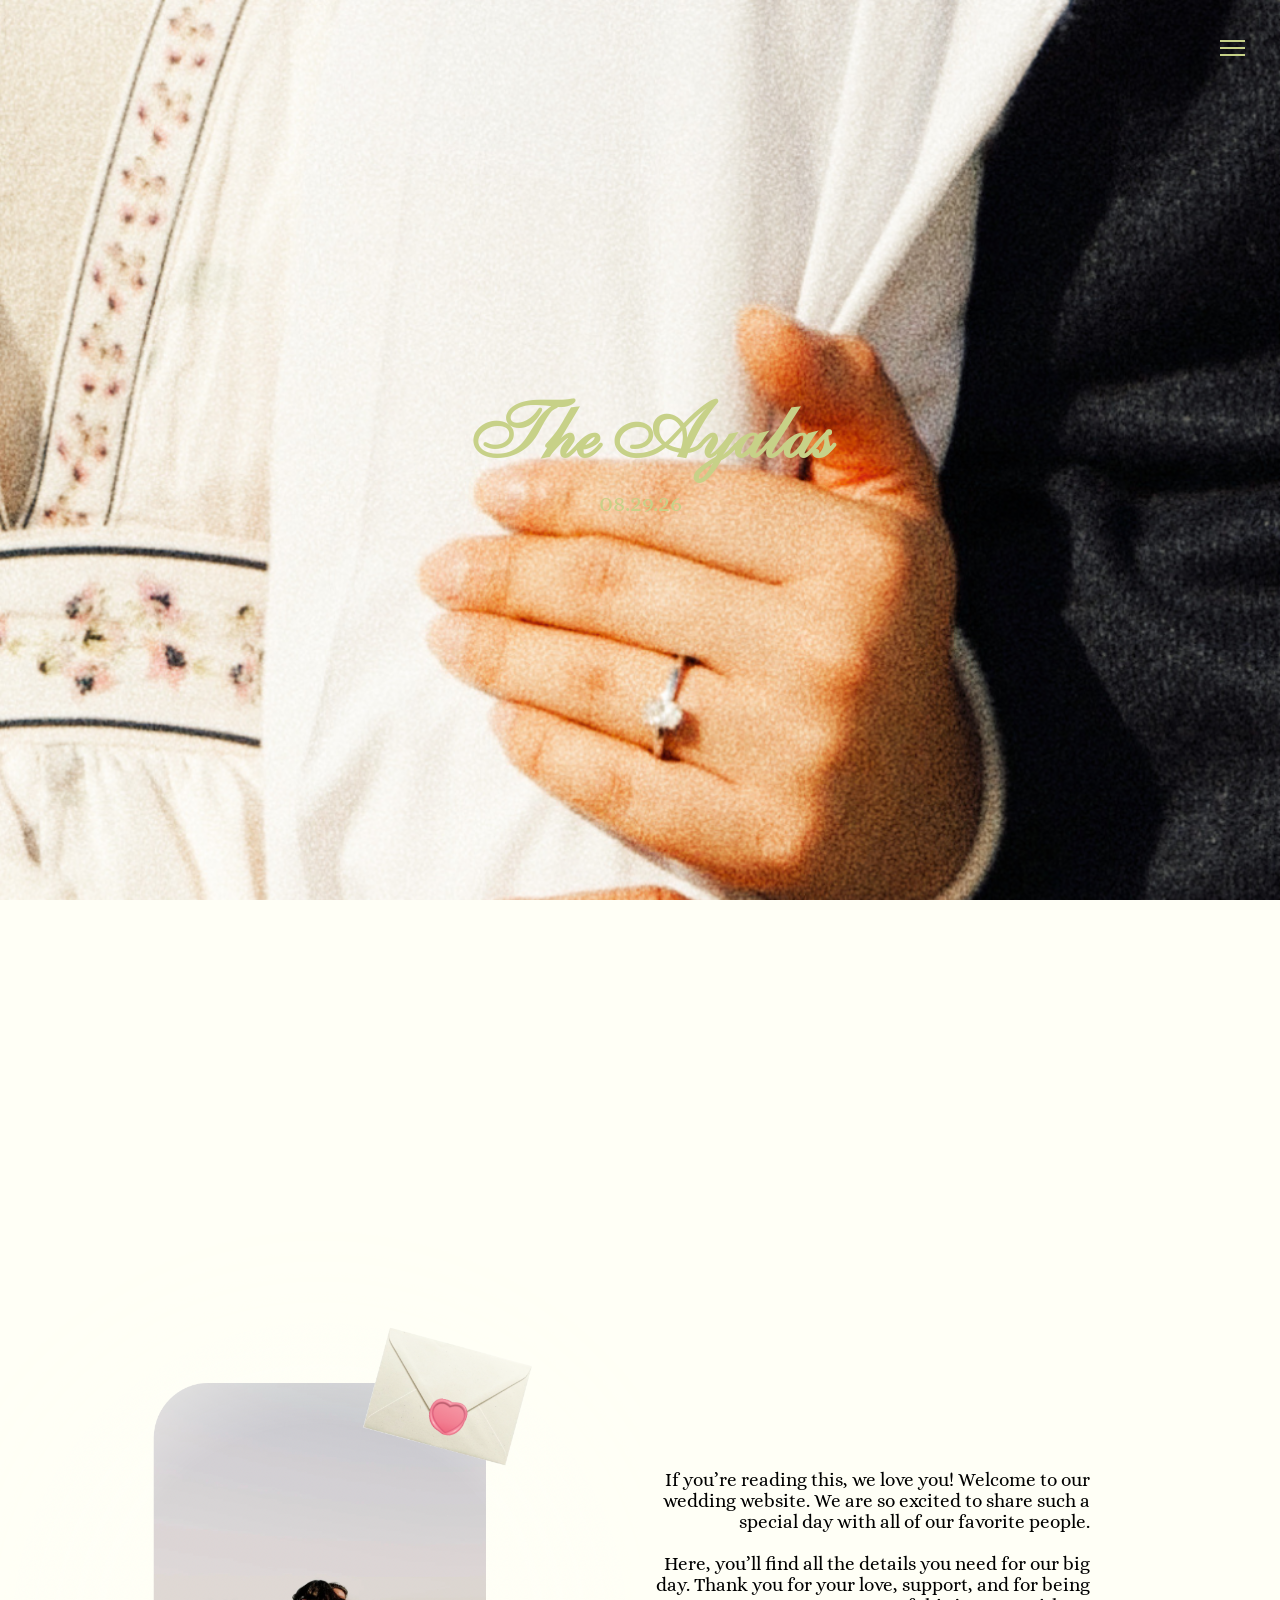
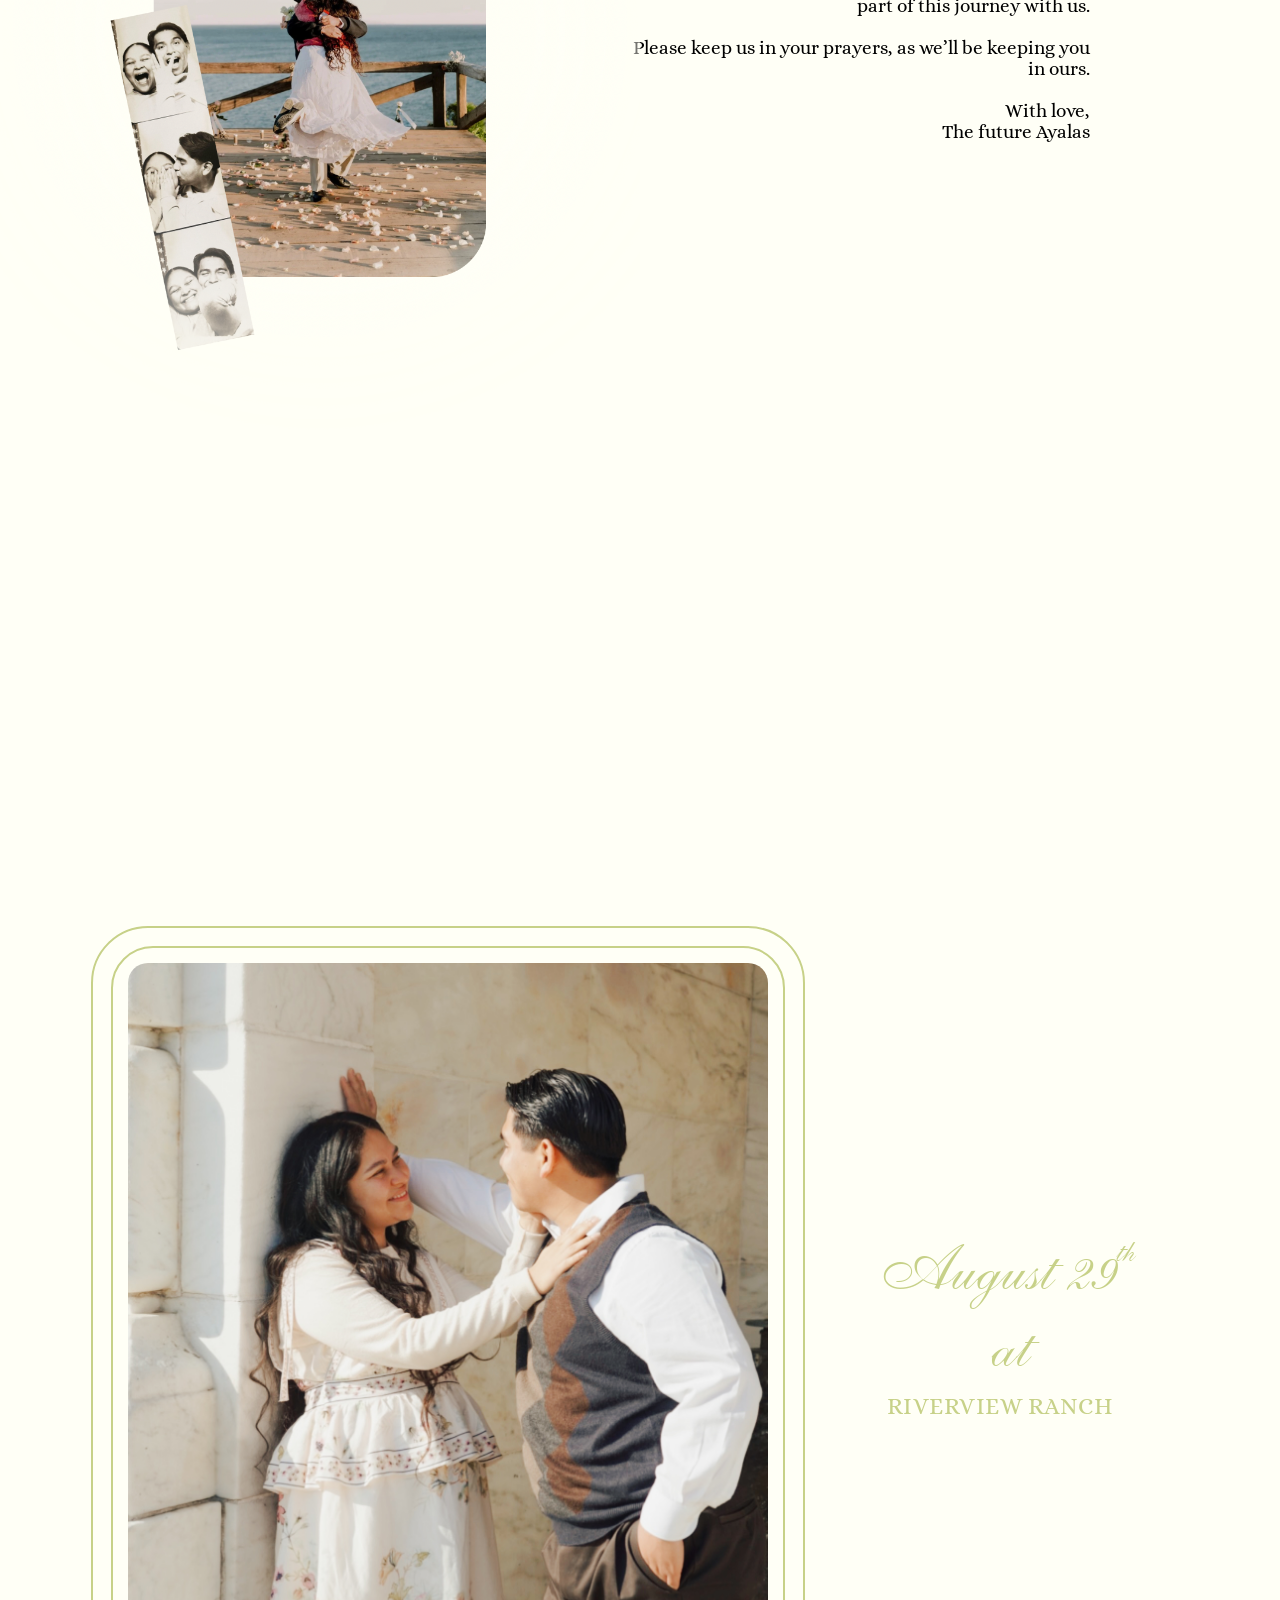
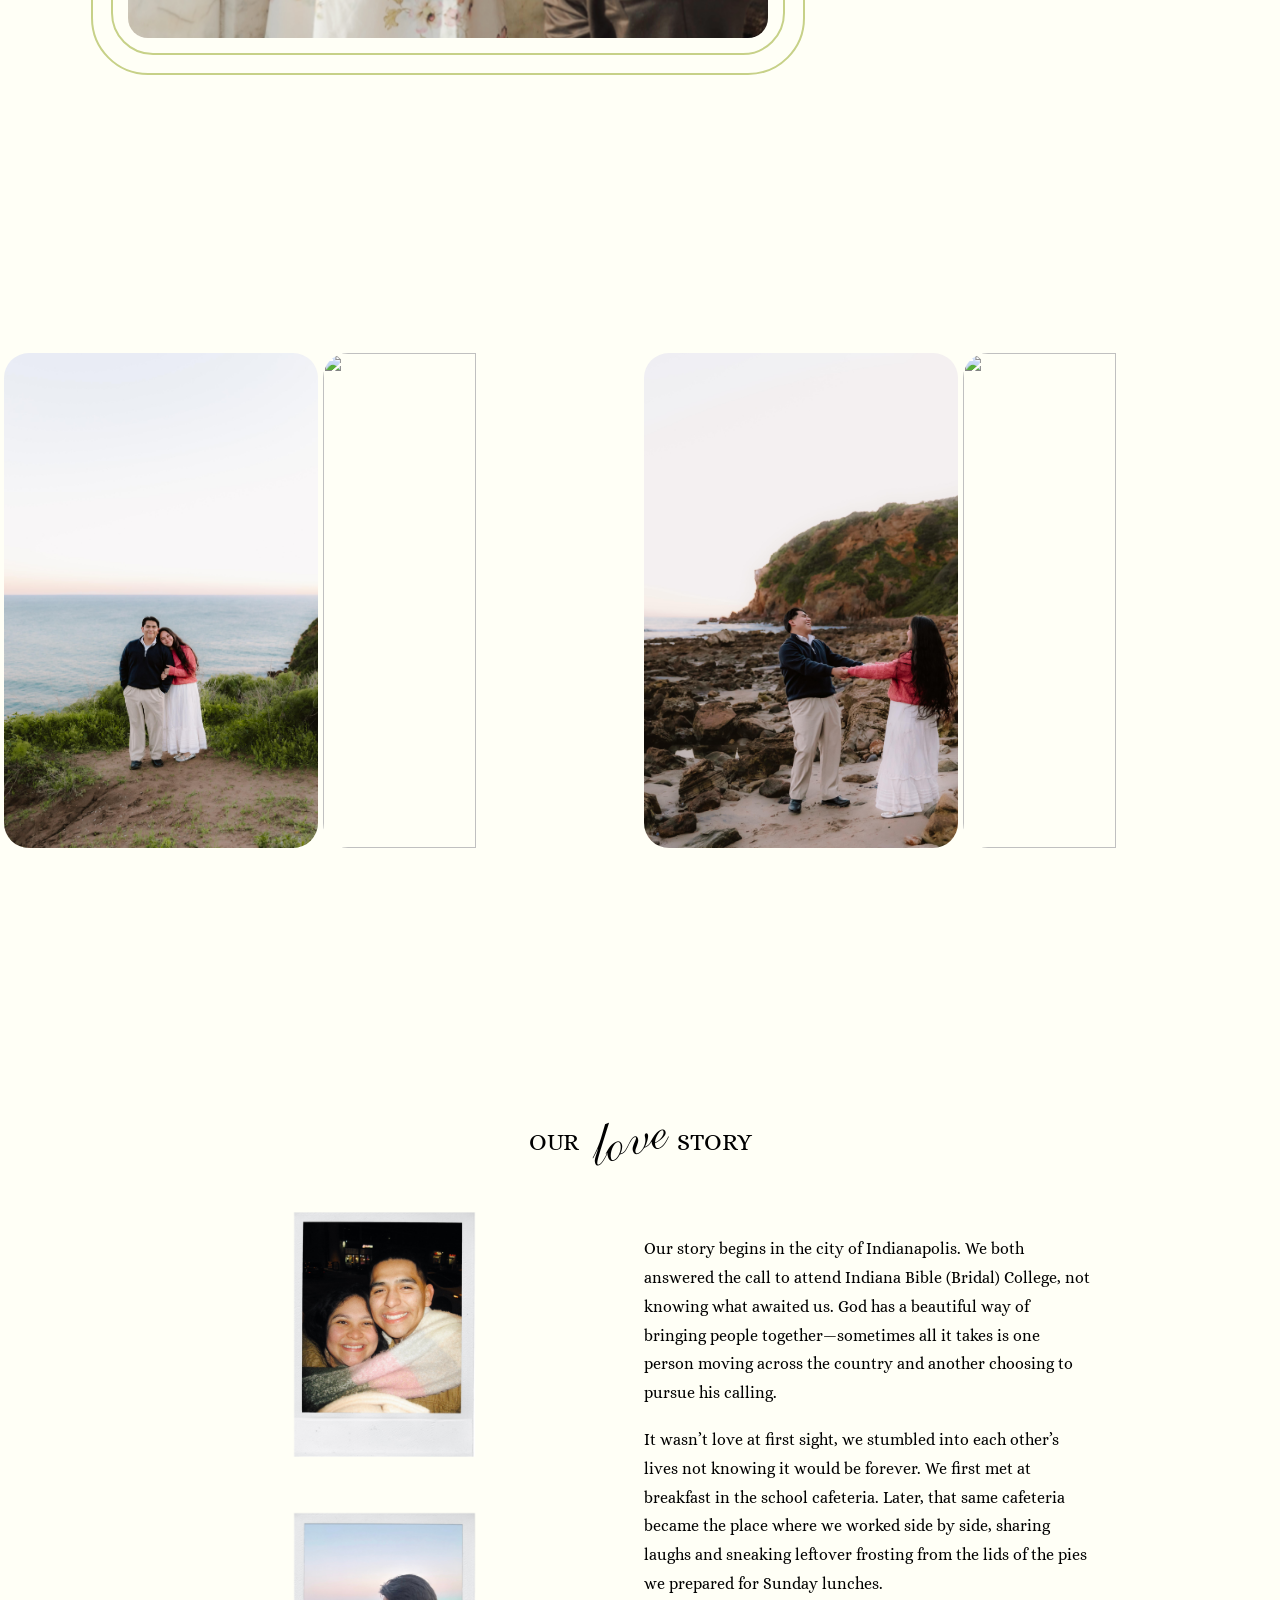
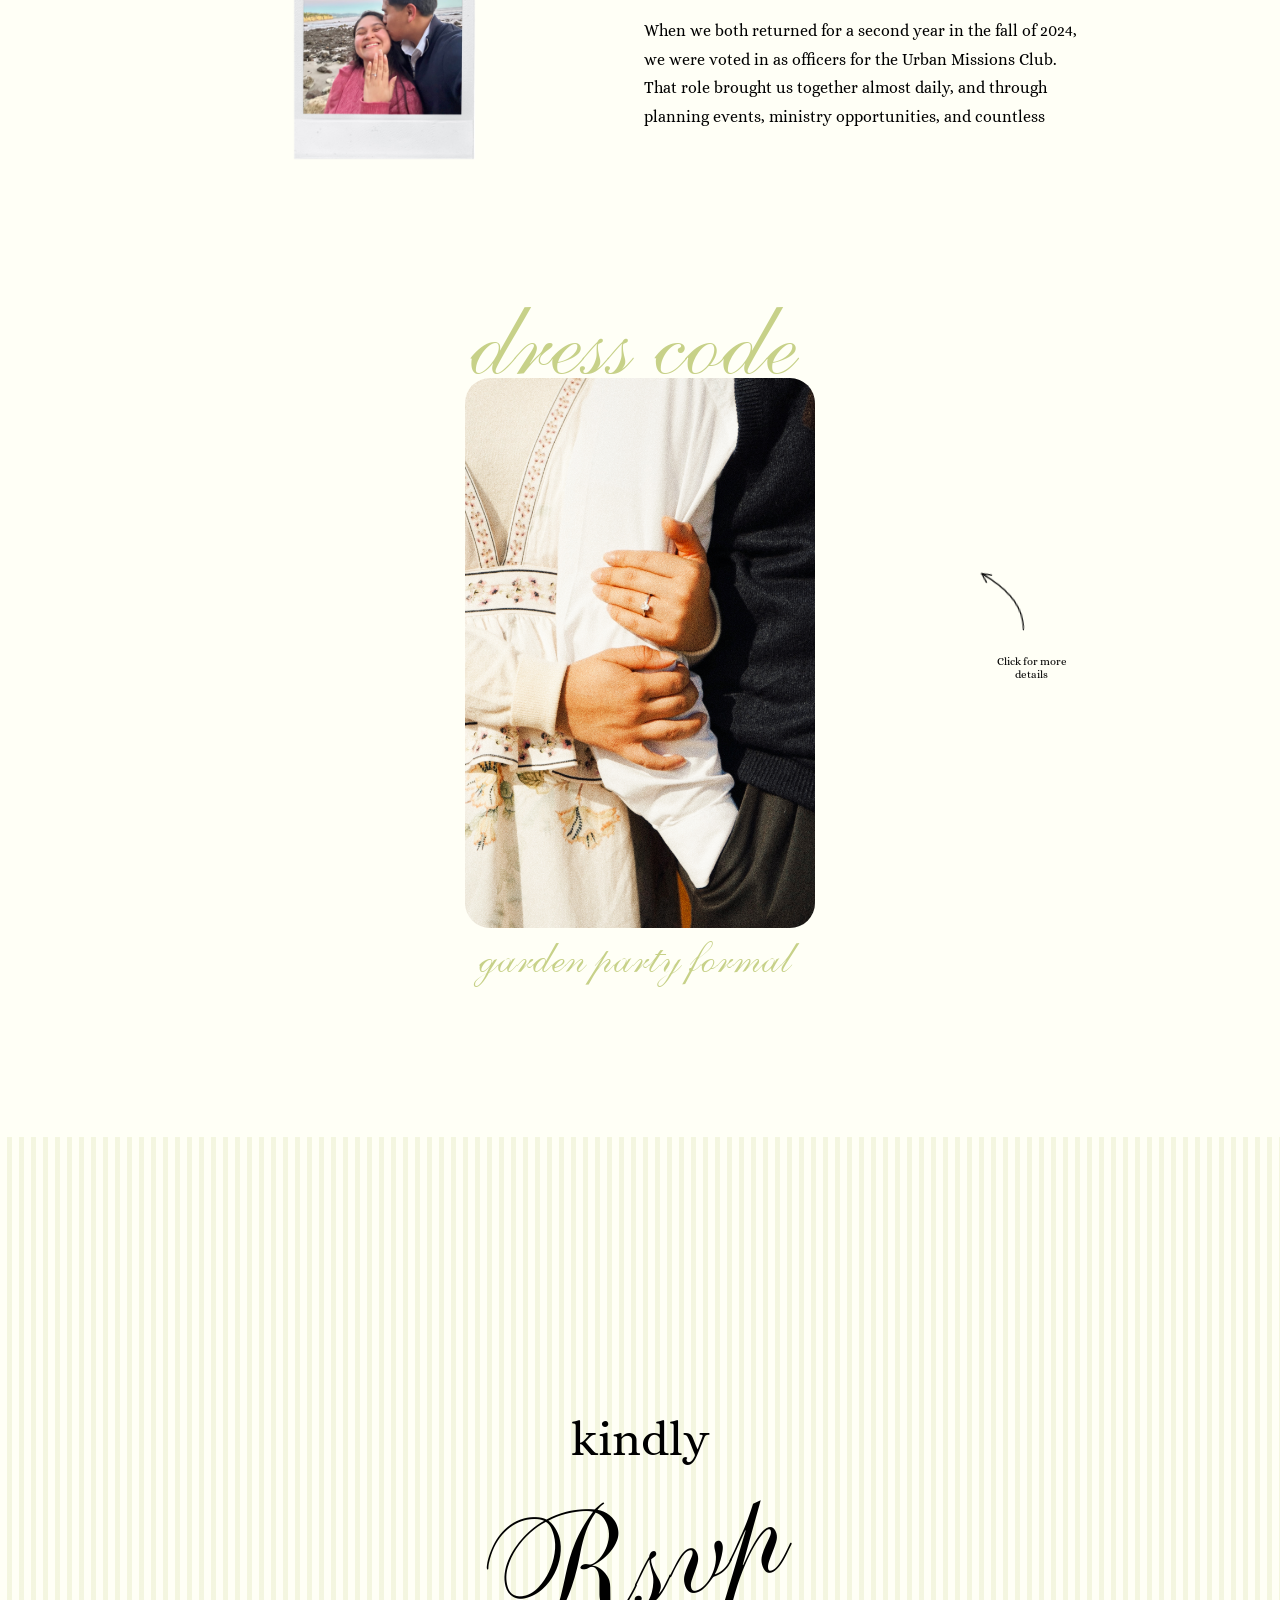
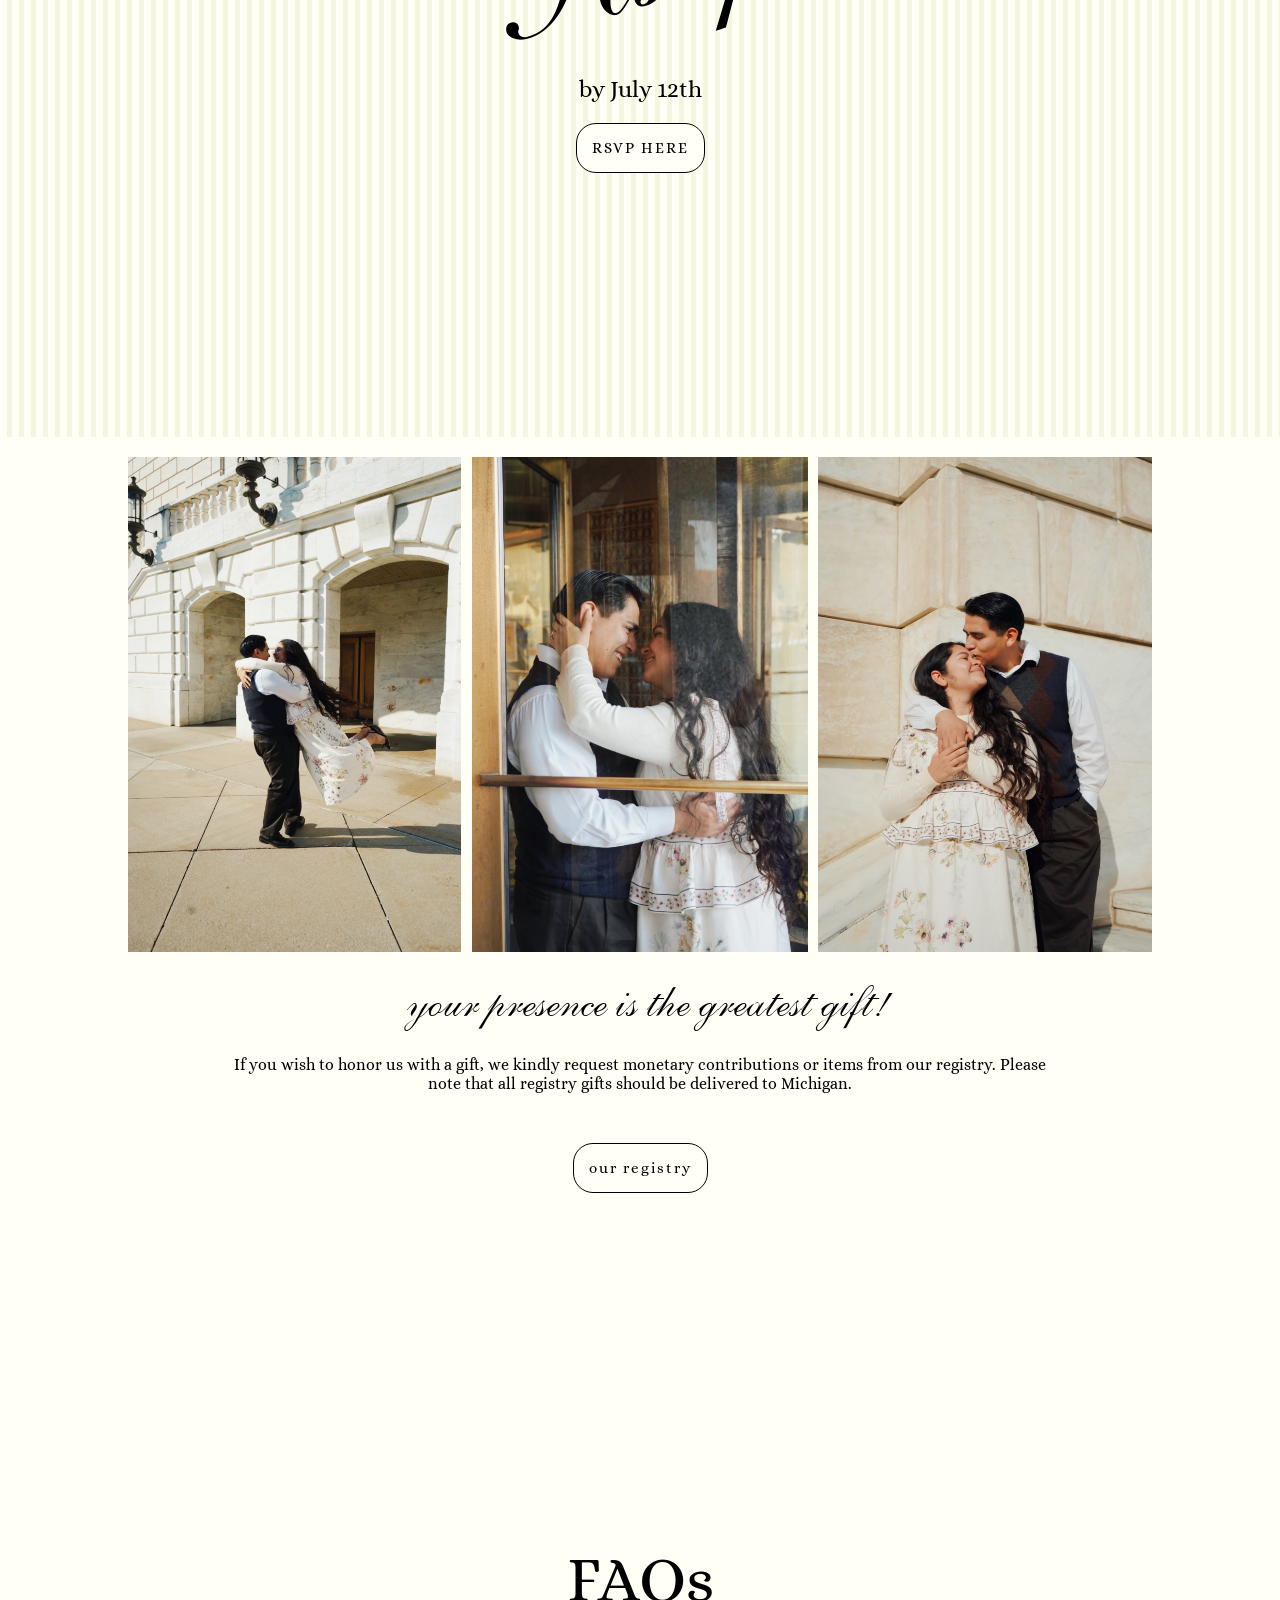
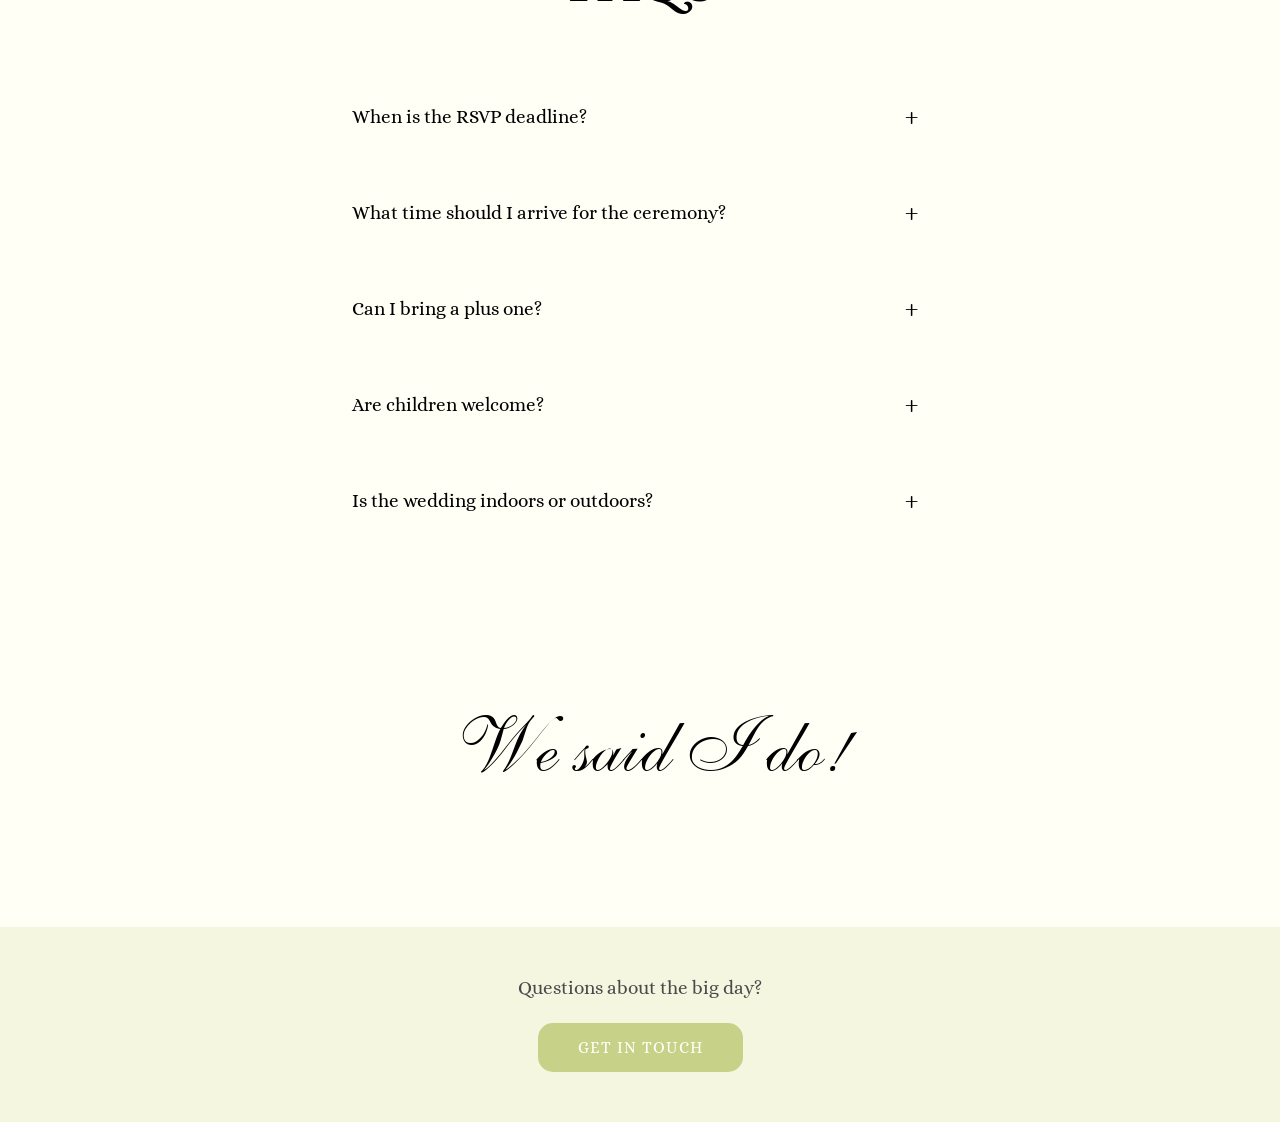
==== commit 785796c8: "Last Bug Fixez" ====
--- a/index.html
+++ b/index.html
@@ -36,7 +36,7 @@
     </div>
 
     <header id="home" class="hero">
-        <video autoplay muted loop playsinline poster="backup photo.png" class="hero-video">
+        <video autoplay muted loop playsinline poster="backup-photo.png" class="hero-video">
             <source src="https://res.cloudinary.com/dvohm5wk5/video/upload/f_auto,q_auto/v1/wedding-intro-1_rhifyh.mp4" type="video/mp4">
         </video>
         <div class="hero-content">
--- a/style.css
+++ b/style.css
@@ -8,7 +8,7 @@
 
 html, body {
     min-height: 100vh;
-    min-width: 300px;
+    min-width: 400px;
     max-width: 100%;
     position: relative;
     background-color: #FFFFF6;
@@ -196,19 +196,19 @@
 
 /* WELCOME */
     .intro-section {
-        min-width: 300px;
+        width: 100%;
         min-height: 900px;
         display: flex;
         flex-direction: column;
         align-items: center;
-        justify-content: flex-start;
+        justify-content: center;
         overflow: hidden;
         position: relative;
     }
 
     .intro-video {
         height: 275px;
-        width: 100vw;
+        width: 100%;
         position: relative;
         overflow: hidden;
         -webkit-mask-image: linear-gradient(to bottom, black 80%, transparent 100%);
@@ -223,43 +223,28 @@
 
     .intro-photo-1 {
         width: 100%;
-        min-height: 400px;
+        min-height: 350px;
         object-fit: cover;
         position: relative;
         z-index: 1;
-        margin-top: -100px;
         -webkit-mask-image: radial-gradient(circle, black 40%, transparent 80%);
         mask-image: radial-gradient(circle, black 40%, transparent 80%);
     }
 
-    @media (max-width: 330px) {
-        .intro-video {
-            height: 35dvh; 
-        }
-
-        .intro-section {
-            min-height: 800px;
-        }
-    
-        .intro-photo-1 {
-            margin-top: -75px;
-            min-height: 250px;
-            width: 90%; 
-        }
-    }
-
     .welcome-section {
         display: flex;
         justify-content: center;
         align-items: center;
         margin-bottom: 50px;
     }
+
     .welcome-section p {
         min-width: 300px;
         font-family: 'alice';
         width: 70dvw;
         text-align: right;
         padding: 5%;
+        font-size: 1rem;
     }
 
     .welcome-column {
@@ -277,31 +262,32 @@
         flex-direction: row;
         justify-content: center;
         align-items: center;
-        gap: 5px;
-        padding: 5px;
         position: relative;
     }
 
     .gallery-column {
         display: flex;
         flex-direction: column;
-        gap: 5px;
+        justify-content: center;
+        align-items: center;
+        gap: 15px;
         flex: 1;
     }
 
     .photo-gallery img {
-        width: 100%;
-        height: 45vh;
+        width: 95%;
+        height: 49vh;
         display: block;
         object-fit: cover;
         border-radius: 25px;
         transition:  transform 0.4s ease;
+        object-position: center;
     }
 
 /* Love Story Section */
     .love-story-section {
         width: 100%;
-        height: 100vh;
+        height: 100%;
         display: flex;
         flex-direction: column;
         justify-content: center;
@@ -318,16 +304,20 @@
         display: flex;
         flex-direction: column;
         align-items: center;
+        justify-content: center;
         gap: 20px;
+        width: 45%;
+        height: 100%;
     }
 
     .love-img img {
+        width: 100%;
         max-width: 225px;
         height: auto;
     }
 
     .love-container {
-        width: 100vw;
+        width: 100%;
         max-width: 950px;
         display: flex;
         flex-direction: row;
@@ -384,6 +374,8 @@
     }
 
     .story-content {
+        height: 75%;
+        width: 45%;
         flex: 1;
         max-height: 500px;
         overflow-y: scroll;
@@ -434,6 +426,7 @@
         align-items: center;
         text-align: center;
         height: 20vh;
+        margin-bottom: 50px;
     }
 
     .days-left {
@@ -454,7 +447,7 @@
         display: flex;
         flex-direction: column;
         align-items: center;
-        justify-content: center;
+        justify-content: flex-start;
         padding: 2%;
     }
 
@@ -513,7 +506,6 @@
         width: 50vw;
         max-height: 80vh;
         position: relative;
-        top: 25px;
         border-radius: 25px;
         margin: 40px auto;
         outline: 2px solid #c7d188;
@@ -797,7 +789,7 @@
 
 /* Contact Us Section */
     .contact-section {
-        width: 100vw;
+        width: 100%;
         min-height: 20vh;
         display: flex;
         flex-direction: column;
@@ -835,23 +827,23 @@
 
 /* Dress Code Section */
     .dress-card {
-        background-color: transparent;
-        width: 100vw;
+        width: 100%;
         height: 550px;
         perspective: 1000px;
         cursor: pointer;
+        display: flex;
+        justify-content: center;
     }
 
     .dress-card-inner {
         position: relative;
+        min-width: 450px;
         width: 100%;
         height: 100%;
         text-align: center;
         transition: transform 0.8s cubic-bezier(0.4, 0, 0.2, 1);
         transform-style: preserve-3d;
         display: flex;
-        justify-content: center;
-        align-items: center;
     }
 
     .dress-card.flipped .dress-card-inner {
@@ -872,8 +864,10 @@
     }
 
     .dress-card-front img {
-        width: 50%;
-        height: 90%;
+        max-width: 350px;
+        min-width: 275px;
+        width: 59%;
+        height: 100%;
         object-fit: cover;
         border-radius: 25px;
     }
@@ -896,16 +890,15 @@
         transform: scaleY(-1) rotate(90deg);
         z-index: 5;
         pointer-events: none;
-        right: 50px;
-        top: 35%;
+        right: 35px;
+        top: 175px;
     }
 
     .click-hint {
         position: absolute;
-        right: 20px;
-        bottom: 44%;
+        right: 5px;
+        bottom: 255px;
         padding: 5px 15px;
-        border-radius: 20px;
         font-size: 0.7rem;
         font-family: 'alice';
     }
@@ -955,33 +948,33 @@
 
 /* FAQ Section */
     .faq-section {
-        padding: 80px 10%;
+        padding: 20px;
         text-align: center;
         min-height: 100vh;
         display: flex;
         flex-direction: column;
         justify-content: flex-start;
         align-items: center;
-        width: 100vw;
+        width: 100%;
     }
 
     .faq-title {
         font-family: 'alice';
         font-size: 4rem;
         color: black;
+        margin-top: 20px;
         margin-bottom: 75px;
     }
 
     .faq-container {
-        width: 75vw;
-        max-width: 750px;
-        margin: 0 auto;
+        width: 100%;
         text-align: center;
     }
 
     .faq-question {
         font-family: 'alice';
         font-size: 1.2rem;
+        text-align: left;
     }
 
     .faq-answer {
@@ -992,6 +985,7 @@
         line-height: 1.6;
         animation: fadeIn 0.4s ease;
         margin-bottom: 20px;
+        text-align: left;
     }
 
     summary {
@@ -1046,8 +1040,8 @@
 
 /* Registry Section */
     .registry-section {
-        min-height: 100vh;
-        width: 100vw;
+        min-height: 100%;
+        width: 100%;
         display: flex;
         flex-direction: column;
         justify-content: space-between;
@@ -1057,8 +1051,8 @@
     }
 
     .img-container {
-        height: 45vh;
-        width: 100vw;
+        height: 50%;
+        width: 100%;
         display: flex;
         flex-direction: row;
         justify-content: space-between;
@@ -1067,12 +1061,12 @@
     .img-container img {
         display: block;
         object-fit: cover;
-        width: 31vw;
+        width: 30%;
     }
 
     .text-container {
         height: 45vh;
-        width: 90vw;
+        width: 100%;
         display: flex;
         flex-direction: column;
         justify-content: flex-start;
@@ -1083,6 +1077,7 @@
         font-family: 'anastasia';
         font-size: 3rem;
         padding-bottom: 20px;
+        text-align: center;
     }
 
     .text-container .subtext {
@@ -1146,25 +1141,38 @@
         }
 
         .photo-gallery {
-            min-height: 200vh;
+            height: 100%;
+            width: 100%;
             display: flex;
             flex-direction: row;
             justify-content: center;
             align-items: center;
         }
+    
+        .gallery-column {
+            display: flex;
+            flex-direction: row;
+            flex: 1;
+            justify-content: center;
+            align-items: center;
+            width: 50%;
+            gap: 5px;
+            height: 100vh;
+        }
 
         .photo-gallery img {
-            height: 75vh;
+            width: 49%;
+            height: 95vh;
             display: block;
             object-fit: cover;
             border-radius: 25px;
             transition:  transform 0.4s ease;
-            gap: 5px
+            object-position: center;
         }
     }
 
 /* Laptop/Desktop Styles */
-    @media (min-width: 980px) {
+    @media (min-width: 975px) {
         .grid-container {
             flex-direction: row; /* Side-by-side cards on laptop */
             justify-content: center;
@@ -1283,7 +1291,8 @@
         }
 
         .photo-gallery {
-            min-height: 100vh;
+            height: 100%;
+            width: 100%;
             display: flex;
             flex-direction: row;
             justify-content: center;
@@ -1294,16 +1303,21 @@
             display: flex;
             flex-direction: row;
             flex: 1;
+            justify-content: center;
+            align-items: center;
+            width: 50%;
+            gap: 5px;
+            height: 100vh;
         }
 
         .photo-gallery img {
-            max-width: 24.5vw;
-            height: 70vh;
+            width: 49%;
+            height: 55vh;
             display: block;
             object-fit: cover;
             border-radius: 25px;
             transition:  transform 0.4s ease;
-            gap: 5px
+            object-position: center;
         }
         
         .love-container {
@@ -1326,10 +1340,32 @@
         }
     
         .dress-card-front img {
-            width: 30%;
-            height: 90%;
+            max-width: 350px;
+            min-width: 275px;
+            width: 59%;
+            height: 100%;
             object-fit: cover;
             border-radius: 25px;
+        }
+
+        .curve-arrow {
+            width: 75px;
+            height: auto;
+            position: absolute;
+            transform: scaleY(-1) rotate(90deg);
+            z-index: 5;
+            pointer-events: none;
+            right: 50px;
+            top: 100px;
+        }
+    
+        .click-hint {
+            position: absolute;
+            right: 5px;
+            bottom: 255px;
+            padding: 5px 15px;
+            font-size: 0.7rem;
+            font-family: 'alice';
         }
     
         .curve-arrow {
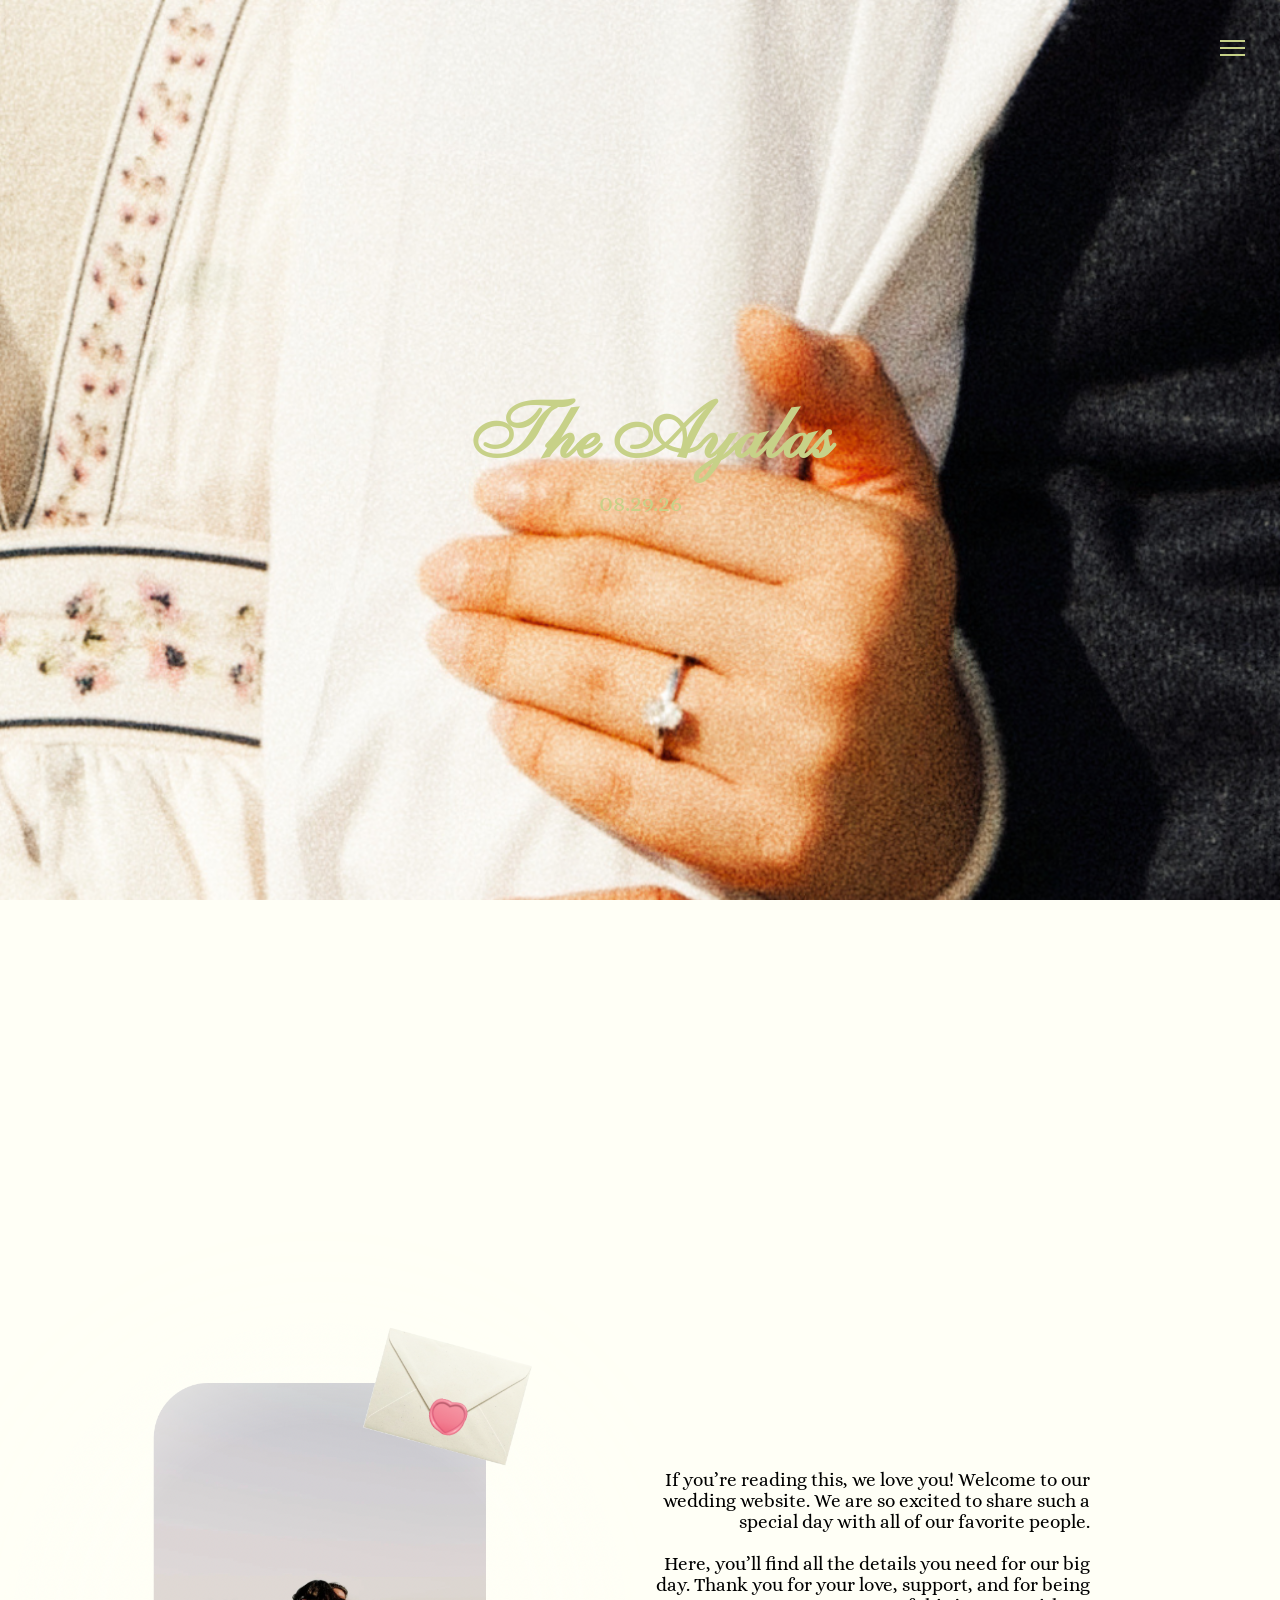
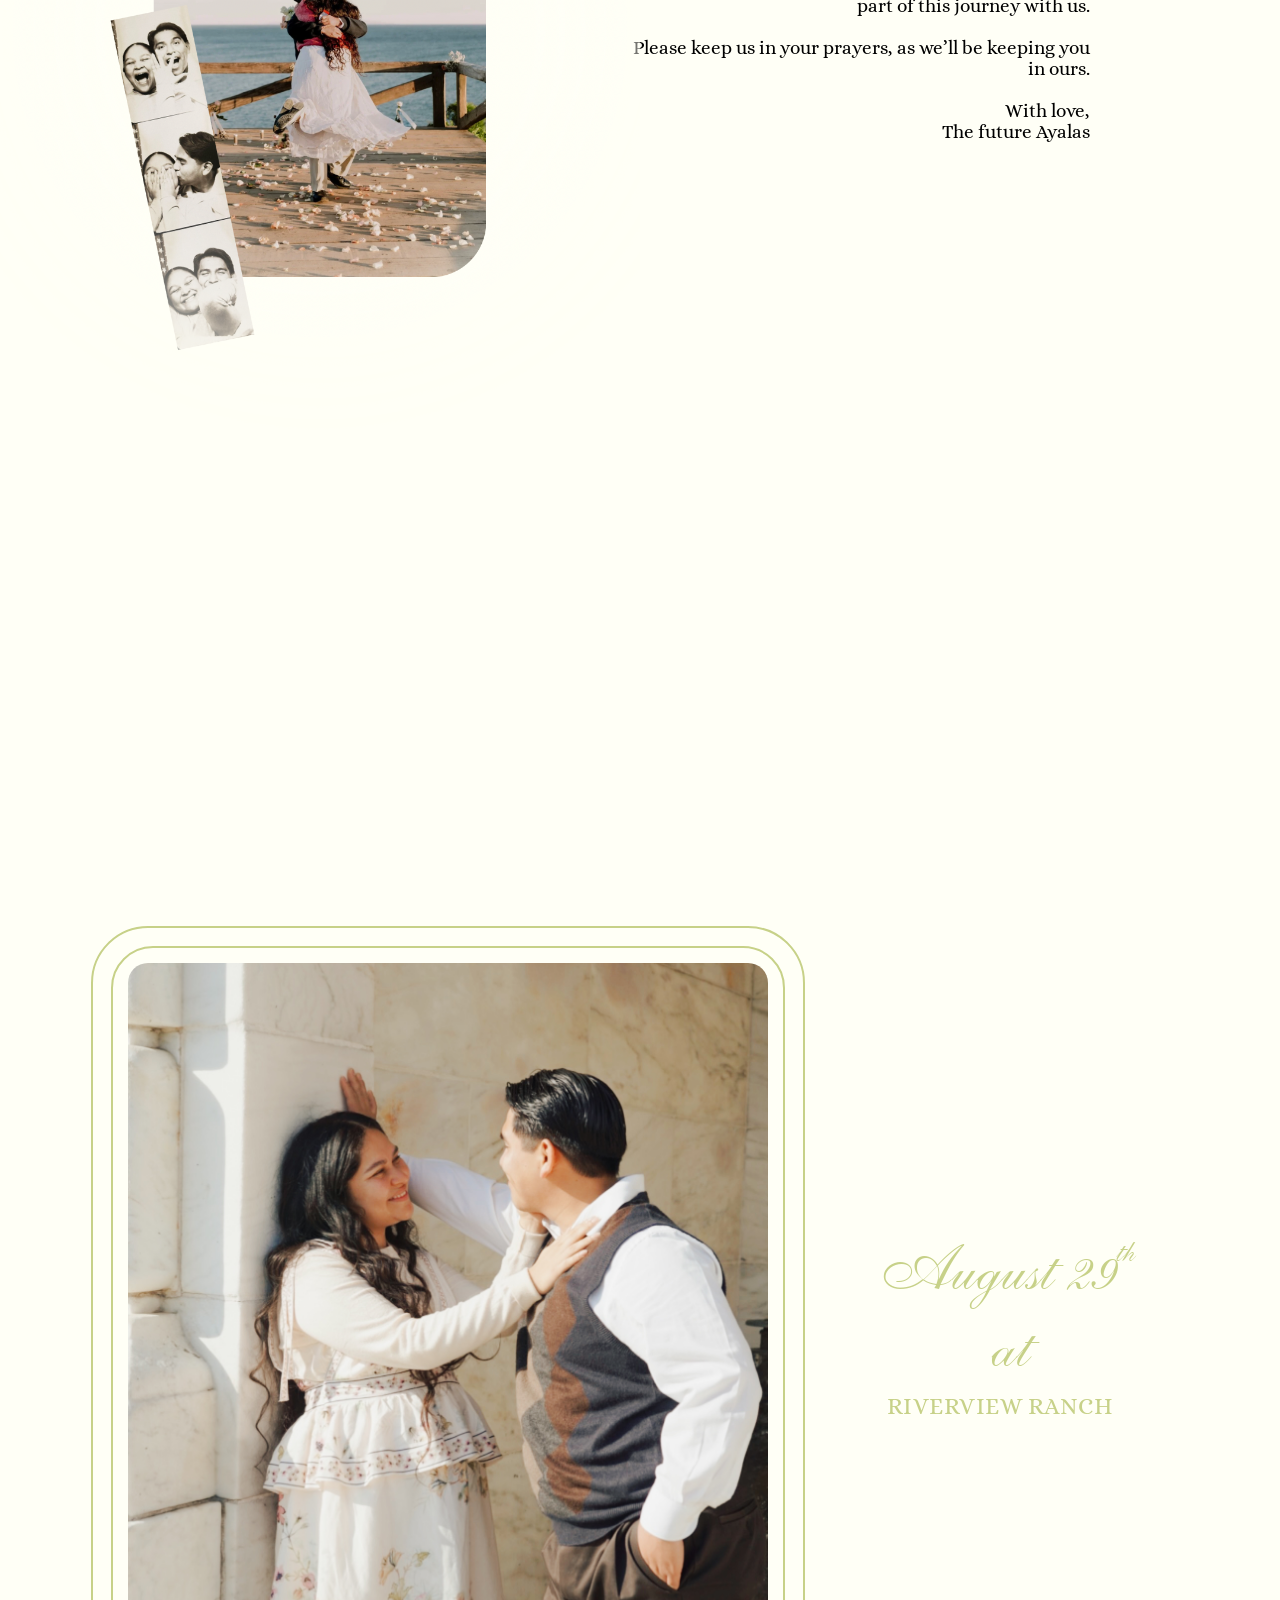
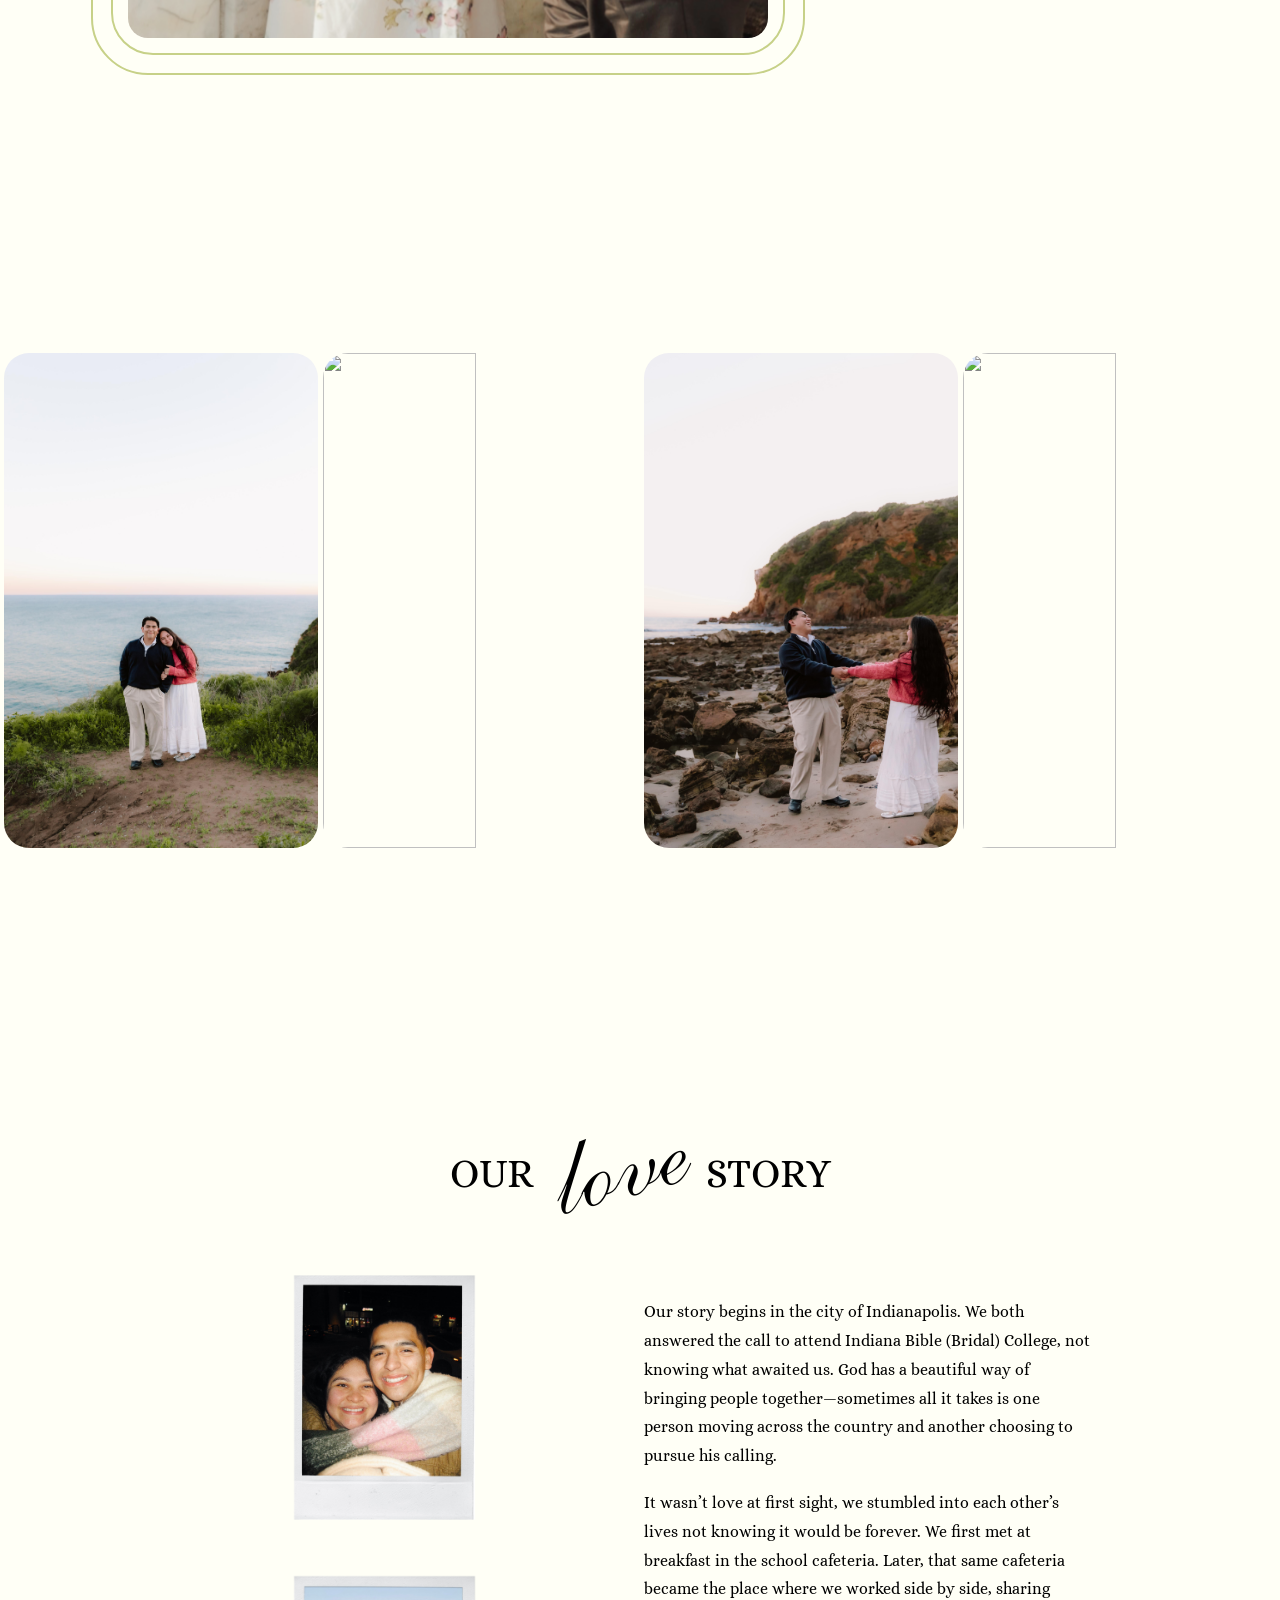
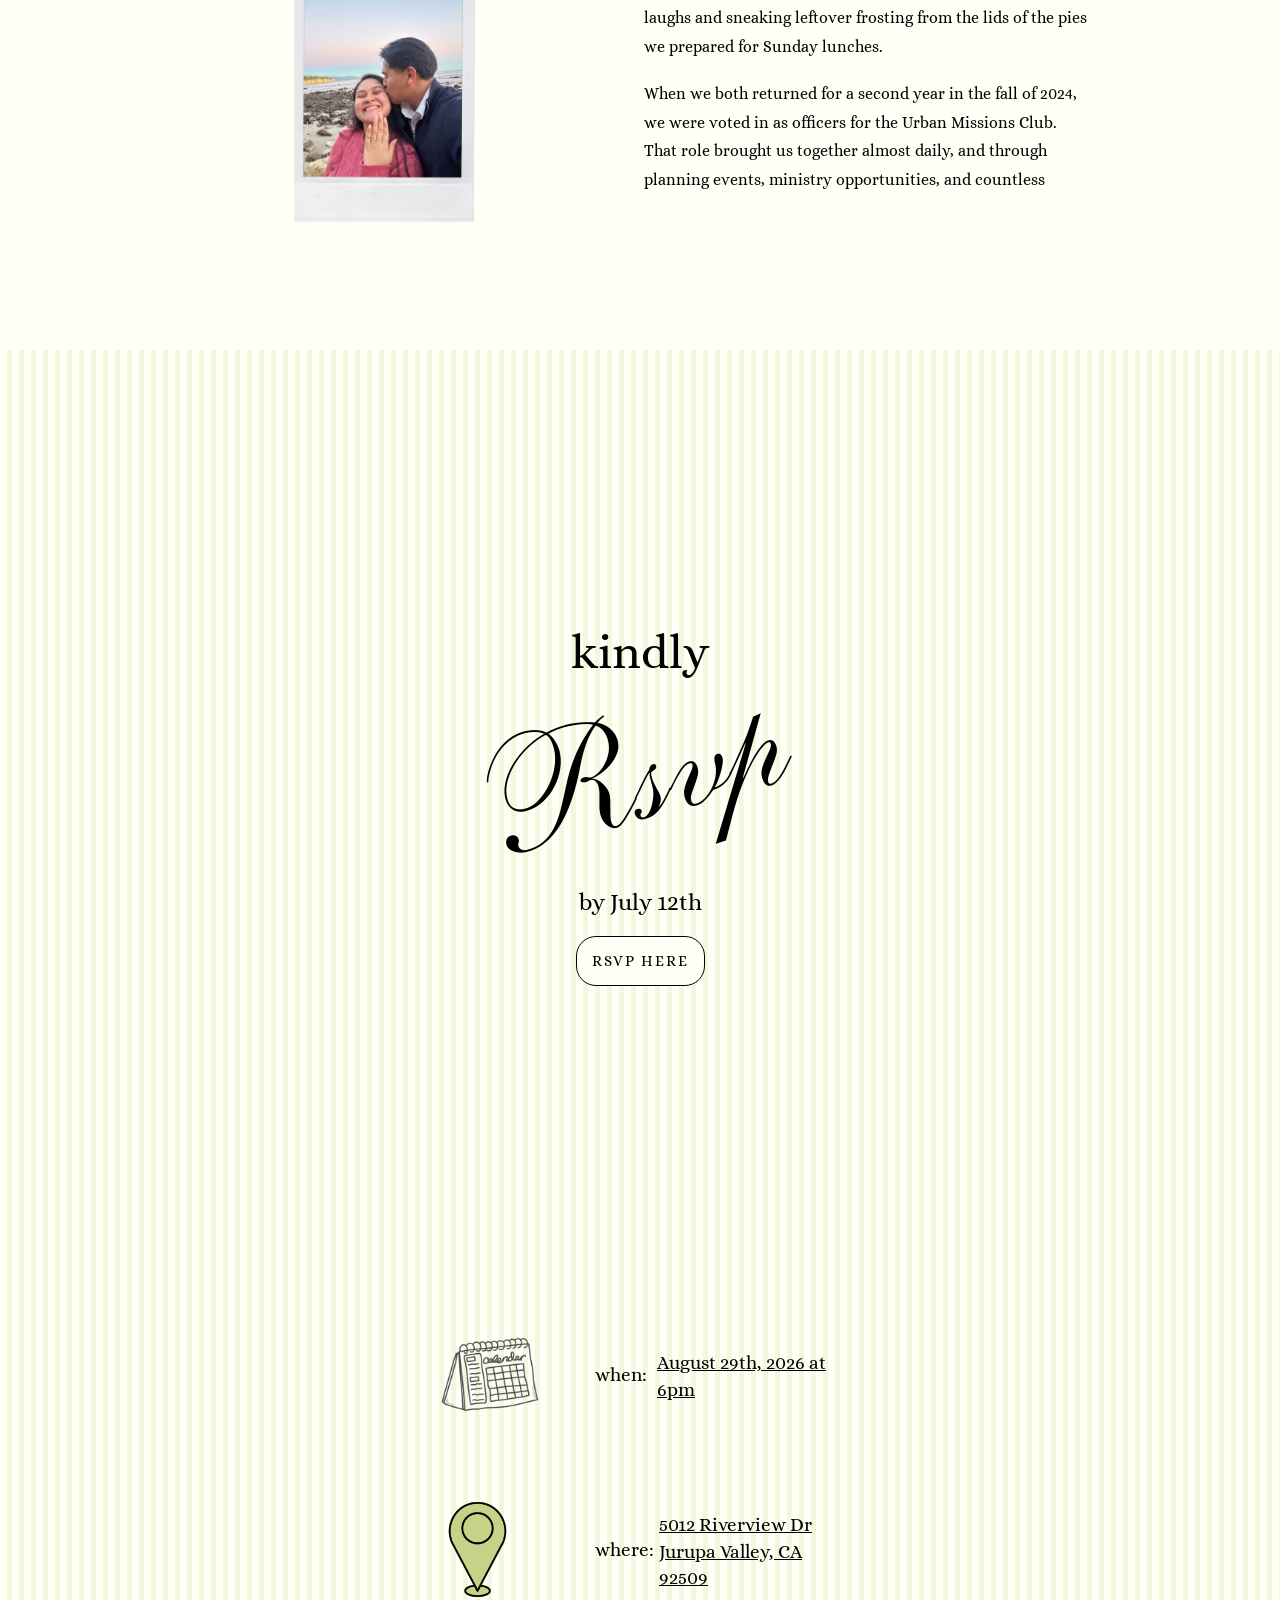
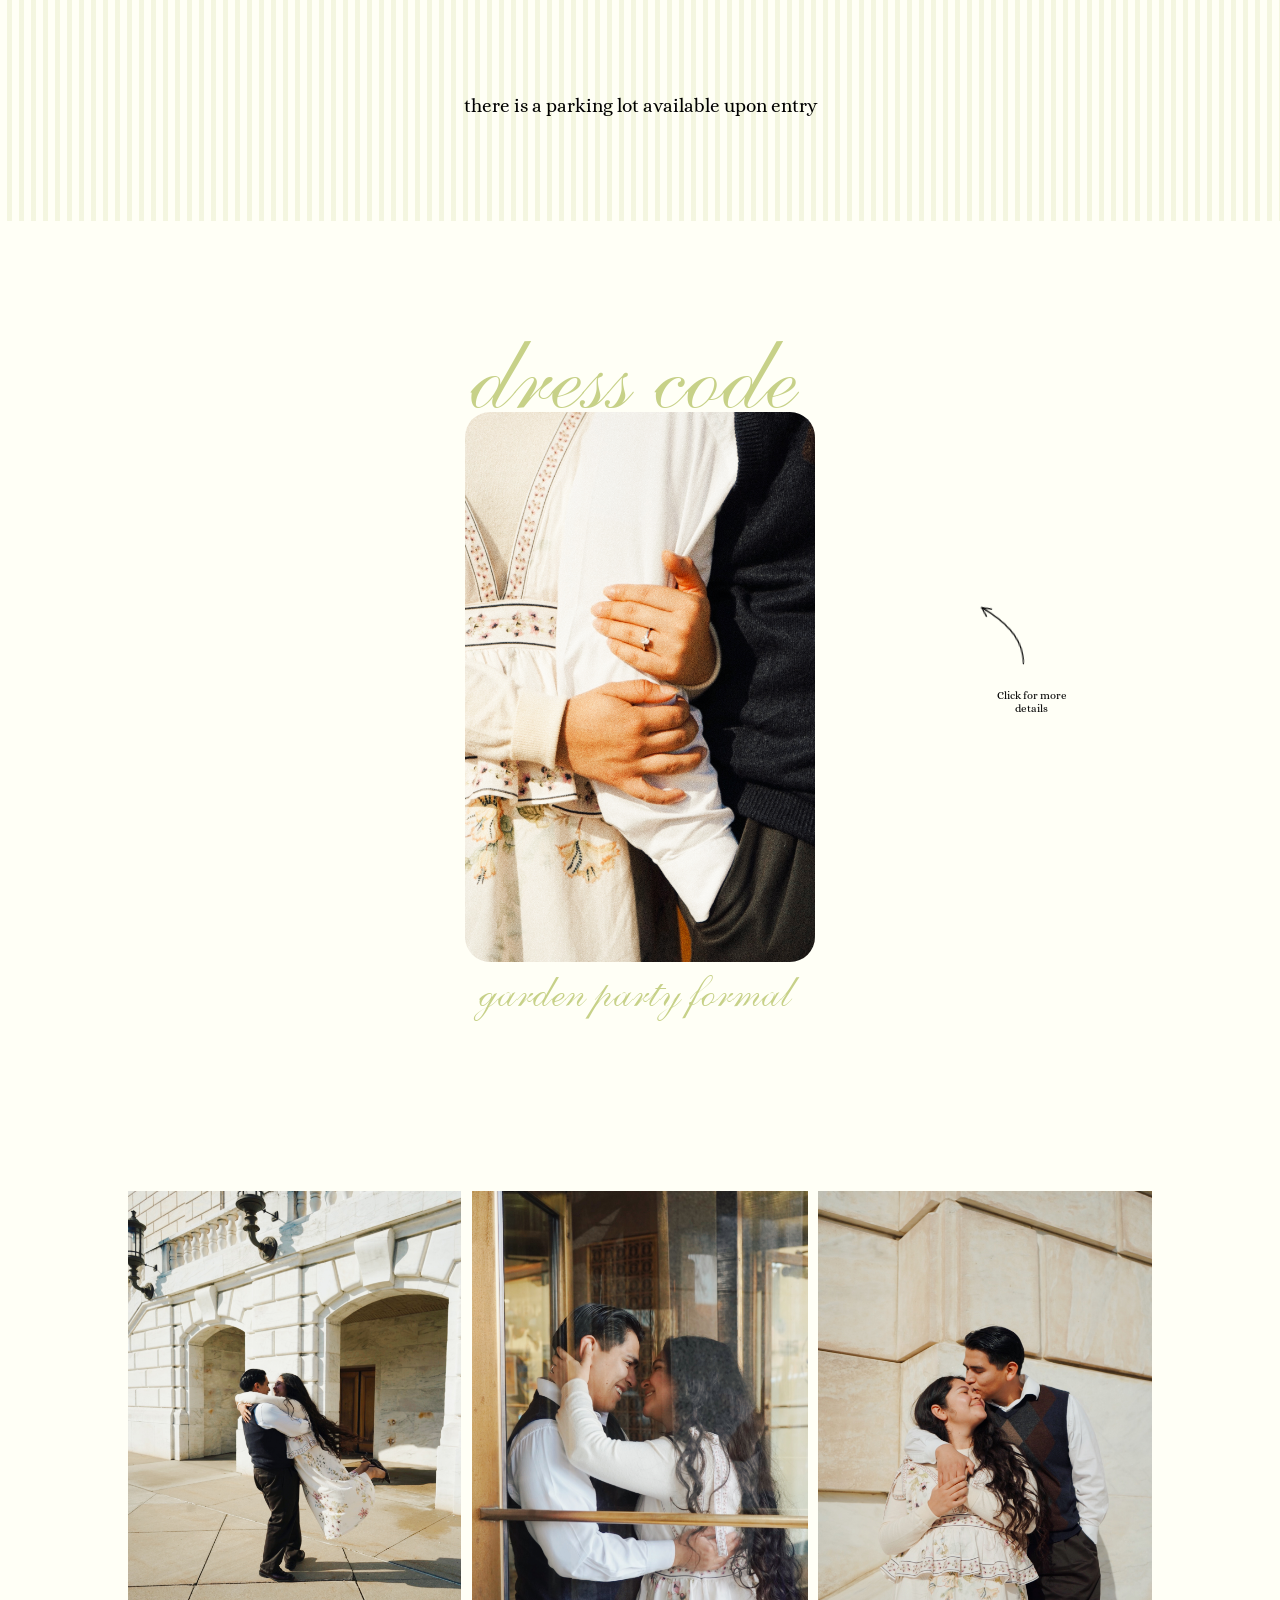
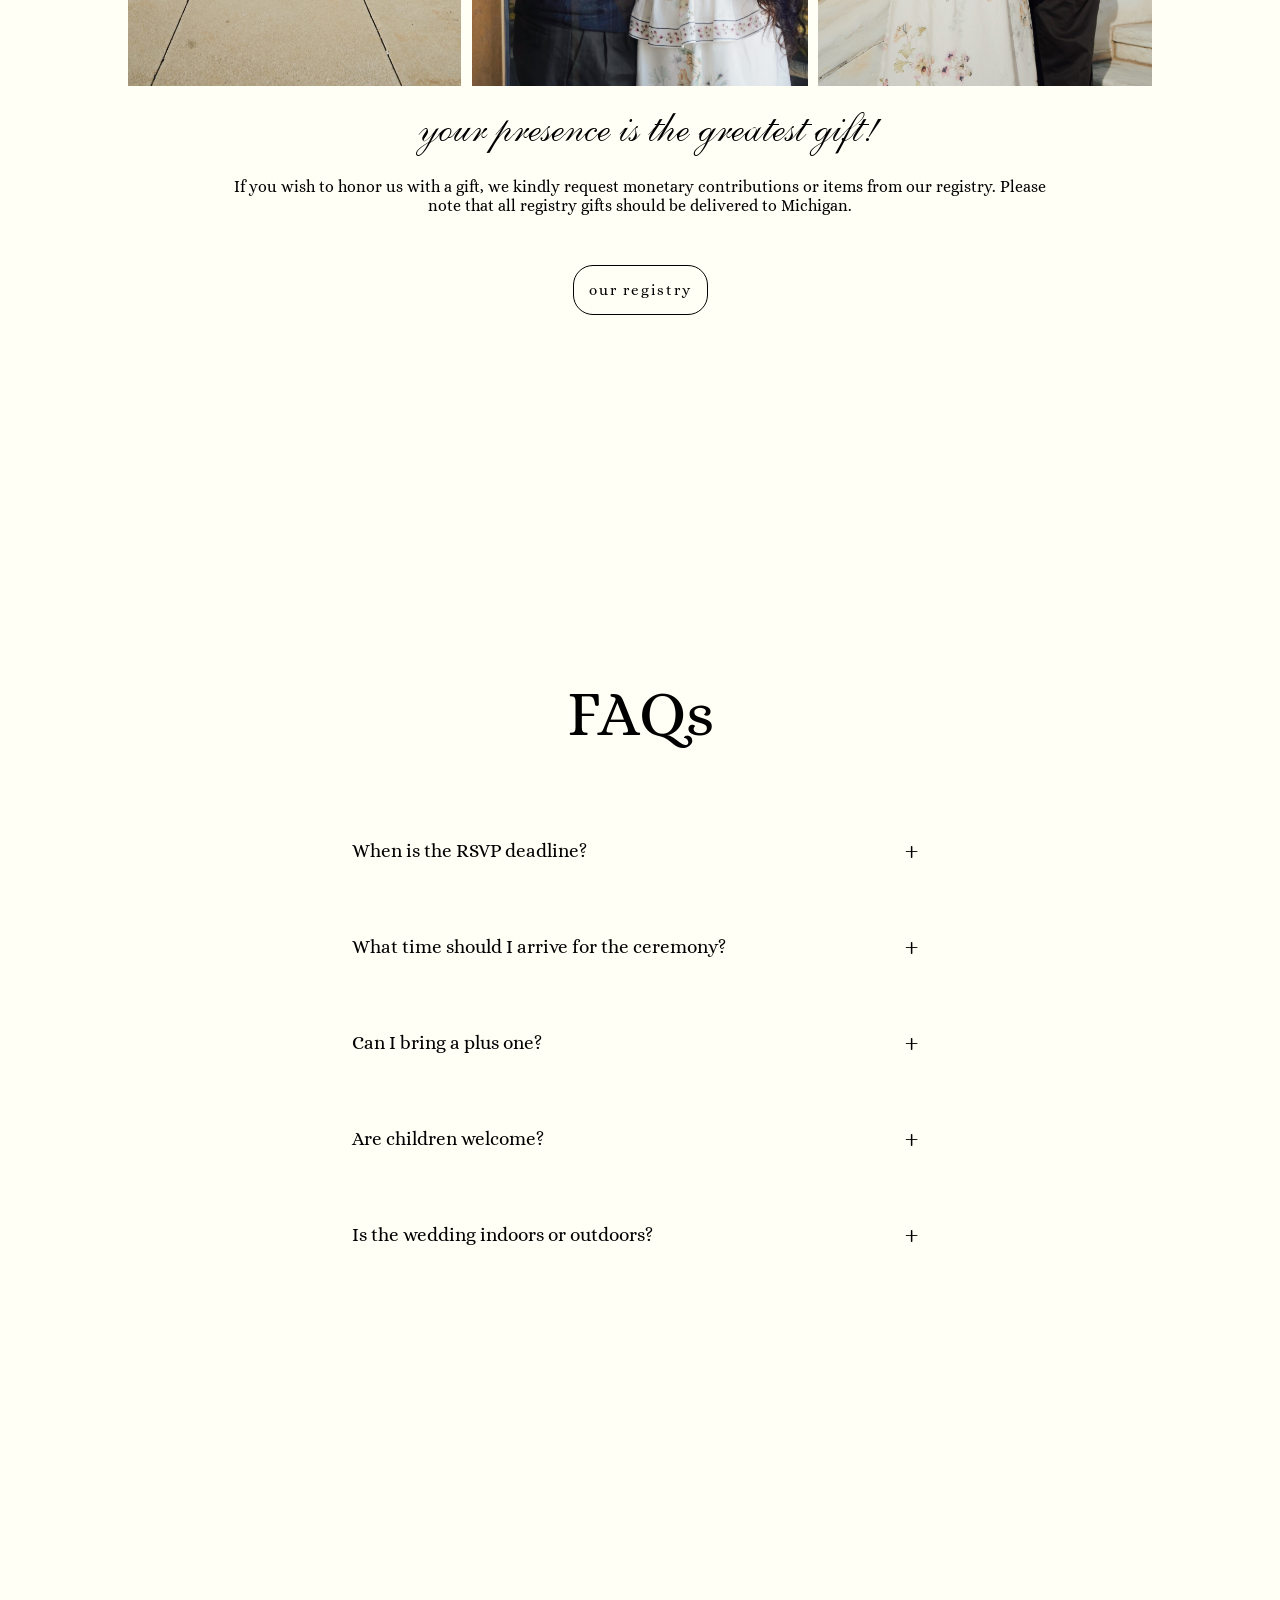
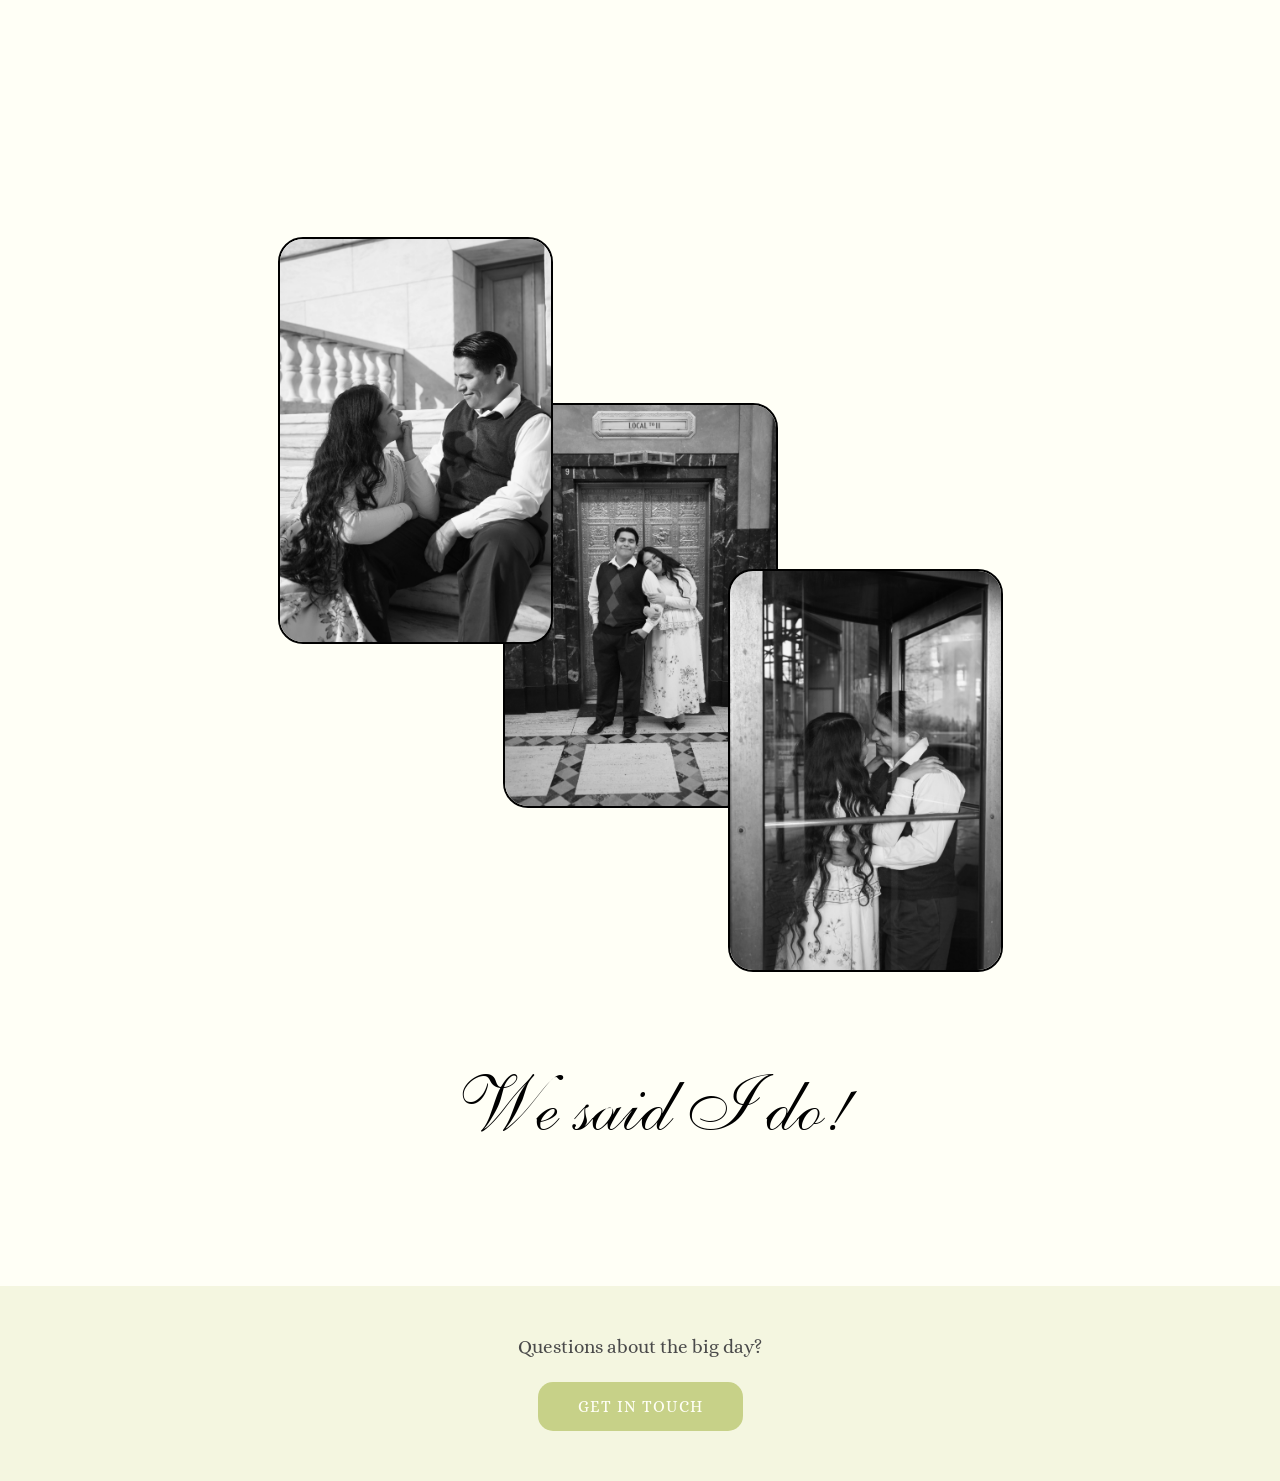
==== commit 76148e87: "Final before last final" ====
--- a/index.html
+++ b/index.html
@@ -128,7 +128,7 @@
 
     <section id="love-story" class="love-story-section">
         <p class="love-header"> 
-            <span style="font-family: 'alice'; font-size: 1.5rem;" data-en="OUR" data-es="NUESTRA">OUR</span>
+            <span style="font-family: 'alice'; font-size: 2.5rem;" data-en="OUR" data-es="NUESTRA">OUR</span>
             <span class="love-span"
             data-en="love"
             data-es="HISTORIA DE">love </span>
@@ -173,6 +173,42 @@
         </div>
     </section>
 
+    <div id="rsvp" class="rsvp-section">
+        <div class="rsvp-text">
+            <p style="font-family: 'alice'; font-size: 3rem;"
+            data-en="kindly"
+            data-es="">kindly</p>
+            <p style="font-family: 'anastasia'; font-size: 10rem; display: inline-block; transform: rotate(-15deg); margin-left: -55px;"
+            data-en="Rsvp"
+            data-es="Rsvp">Rsvp</p>
+            <p style="font-family: 'alice'; font-size: 1.5rem; margin-bottom: 10px;"
+            data-en="by July 12th"
+            data-es="antes del 12 de Julio">by July 12th</p>
+        </div>
+        <a href="rsvp.html" class="rsvp-button"
+        data-en="RSVP HERE"
+        data-es="ENVIAR CONFIRMACION AQUI">RSVP HERE</a>
+    </div>
+
+    <section id="location-3" class="location-3">
+        <div class="row-1-loc">
+            <img src="loc-element-cal.png">
+            <div class="loc-text">
+                <p>when: </p>
+                <p id="calendar-save" class="calendar-link">August 29th, 2026 at 6pm</p>
+            </div> 
+        </div>
+        <div class="row-2-loc">
+            <img src="loc-element-map.png">
+            <div class="loc-text">
+                <p>where: </p>
+                <a href="https://maps.app.goo.gl/Ni5zr25z7qu251TP9" class="map-link" style="font-family: 'alice'; color: black; ">5012 Riverview Dr <br>Jurupa Valley, CA 92509</a>
+            </div>    
+        </div>
+    
+        <p style="margin-top: 20px; margin-bottom: 50px;">there is a parking lot available upon entry</p>
+    </section>
+
     <section id="dress-code" class="dress-section" alt="">
         <p class="dress-title" data-en="dress code" data-es="codigo de vestimenta">dress code</p>
         <div class="dress-card" onclick="this.classList.toggle('flipped')">
@@ -223,23 +259,6 @@
         data-es="formal tipo 'garden party'!">garden party formal!</p>
         </section>
 
-    <div id="rsvp" class="rsvp-section">
-        <div class="rsvp-text">
-            <p style="font-family: 'alice'; font-size: 3rem;"
-            data-en="kindly"
-            data-es="">kindly</p>
-            <p style="font-family: 'anastasia'; font-size: 10rem; display: inline-block; transform: rotate(-15deg); margin-left: -55px;"
-            data-en="Rsvp"
-            data-es="Rsvp">Rsvp</p>
-            <p style="font-family: 'alice'; font-size: 1.5rem; margin-bottom: 10px;"
-            data-en="by July 12th"
-            data-es="antes del 12 de Julio">by July 12th</p>
-        </div>
-        <a href="rsvp.html" class="rsvp-button"
-        data-en="RSVP HERE"
-        data-es="ENVIAR CONFIRMACION AQUI">RSVP HERE</a>
-    </div>
-
     <section id="registry" class="registry-section">
         <div class="img-container">
             <img src="registry-img-1.JPG">
@@ -255,7 +274,7 @@
             data-en="If you wish to honor us with a gift, we kindly request monetary contributions or items from our registry. Please note that all registry gifts should be delivered to Michigan."
             data-es="Si desean honrarnos con un regalo, les pedimos amablemente contribuciones monetarias o artículos de nuestra mesa de regalos. Por favor, tomen en cuenta que todos los regalos de la mesa de regalos deben ser enviados a Michigan.">
             If you wish to honor us with a gift, we kindly request monetary contributions or items from our registry. Please note that all registry gifts should be delivered to Michigan.</p>
-            <a href="" class="registry-button"
+            <a href="https://www.zola.com/registry/cesiaandoctavio " class="registry-button"
             data-en="our registry"
             data-es="nuestro registro">our registry</a>
         </div>
@@ -298,6 +317,20 @@
                     The wedding ceremony and reception will be outdoors.
                 </p>
             </details>
+        </div>
+    </section>
+
+    <div class="intro-video">
+        <video class="welcome-video"
+        autoplay muted loop playsinline
+        src="riverview.mp4"></video>
+    </div>
+
+    <section id="location-2" class="location-2">
+        <div class="img-container-loc">
+            <img src="img-1.jpeg" class="image first">
+            <img src="img-2.jpeg" class="image mid">
+            <img src="img-3.jpeg" class="image last">
         </div>
     </section>
     
@@ -320,6 +353,7 @@
            GET IN TOUCH
         </a>
     </section>
+
     <script src="script.js"></script>
 </body>
 </html>
--- a/style.css
+++ b/style.css
@@ -133,7 +133,8 @@
 /* HOME */
 
     .hero {
-        height: 100dvh;
+        min-height: 400px;
+        height: 100vh;
         width: 100%;
         display: flex;
         align-items: center;
@@ -293,6 +294,7 @@
         justify-content: center;
         align-items: center;
         padding: 50px 20px;
+        margin-bottom: 50px;
     }
 
     .love-story-section p {
@@ -338,28 +340,28 @@
 
     .love-span {
         font-family: 'anastasia';
-        font-size: 4rem;
+        font-size: 7rem;
         display: inline-block;
         transform: rotate(-15deg);
         margin-left: -10px;
-        margin-right: 10px;
+        margin-right: 25px;
     }
 
     .story-span {
         font-family: 'alice';
-        font-size: 1.5rem;
+        font-size: 2.5rem;
     }
 
     .spanish-active .love-span {
         font-family: 'alice';
-        font-size: 1.5rem;
+        font-size: 2.5rem;
         transform: rotate(0deg) !important;
         margin: 0 10px;
     }
 
     .spanish-active .story-span {
         font-family: 'anastasia';
-        font-size: 4rem;
+        font-size: 7rem;
         display: inline-block;
         transform: rotate(-15deg);
         margin-left: -25px;
@@ -629,6 +631,7 @@
         flex-direction: column;
         justify-content: center;
         align-items: center;
+        min-width: none;
         min-height: 100vh;
         position: relative;
         background: 
@@ -928,6 +931,7 @@
         flex-direction: column;
         justify-content: center;
         align-items: center;
+        margin-top: 50px;
     }
 
     .dress-title {
@@ -1040,7 +1044,7 @@
 
 /* Registry Section */
     .registry-section {
-        min-height: 100%;
+        min-height: 750px;
         width: 100%;
         display: flex;
         flex-direction: column;
@@ -1051,7 +1055,7 @@
     }
 
     .img-container {
-        height: 50%;
+        min-height: 400px;
         width: 100%;
         display: flex;
         flex-direction: row;
@@ -1075,9 +1079,13 @@
 
     .text-container .title {
         font-family: 'anastasia';
-        font-size: 3rem;
-        padding-bottom: 20px;
+        font-size: 2.9rem;
+        line-height: 1;        
         text-align: center;
+        display: flex;
+        align-items: center;
+        justify-content: center;
+        margin-bottom: 25px;
     }
 
     .text-container .subtext {
@@ -1109,13 +1117,137 @@
         transform: translateY(-2px);
     }
 
+/* Location Style 2 */ 
+
+    .location-2 {
+        width: 100%;
+        min-height: 100vh;
+        display: flex;
+        justify-content: center;
+        align-items: center;
+        padding: 5px;
+    }
+
+    .img-container-loc {
+        width: 500px;
+        height: 700px;
+        display: flex;
+        justify-content: center;
+        align-items: center;
+    }
+
+    .img-container-loc img {
+        max-width: 300px;
+        display: block;
+        position: relative;
+        margin-left: -50px;
+        object-fit: cover;
+        object-position: center;
+        width: 40%;
+        border-radius: 25px;
+        border: 2.5px solid black;
+    }
+
+    .location-2 img:first-child {
+        margin-top: -200px;
+        margin-left: 0;
+        z-index: 2;
+        transform: translateY(-40px); /* Highest point */
+    }
+
+    .location-2 img:nth-child(2) {
+        z-index: 1;
+        transform: translateY(0px); /* Middle point */
+    }
+
+    .location-2 img:nth-child(3) {
+        margin-bottom: -200px;
+        z-index: 2;
+        transform: translateY(40px); /* Lowest point */
+    }
+
+/* Location 3 Styles */
+
+    .location-3 {
+        width: 100%;
+        height: 100%;
+        display: flex;
+        flex-direction: column;
+        align-items: center;
+        padding: 50px;
+        background: 
+            repeating-linear-gradient(
+                90deg,
+                transparent,
+                transparent 7px,
+                rgba(199, 209, 136, 0.2) 7px,
+                rgba(199, 209, 136, 0.2) 12px
+        );
+    }
+
+    .row-1-loc img {
+        width: 75px;
+    }
+
+    .row-2-loc img {
+        width: 50px;
+    }
+
+    .row-1-loc {
+        height: 100px;
+        display: flex;
+        flex-direction: row;
+        justify-content: space-between;
+        align-items: center;
+        gap: 20px;
+        margin-bottom: 25px;
+    }
+
+    .row-2-loc {
+        height: 125px;
+        display: flex;
+        flex-direction: row;
+        justify-content: space-between;
+        align-items: center;
+        gap: 20px;
+        margin-bottom: 10px;
+    }
+
+    .loc-text {
+        min-width: 250px;
+        width: 55%;
+        display: flex;
+        justify-content: center;
+        align-items: center;
+        gap: 10px;
+    }
+
+    .location-3 p {
+        font-family: 'alice';
+        padding: 5px;
+    }
+
+    .calendar-link, .map-link, .loc-text a {
+        font-family: 'alice', serif;
+        color: black;
+        margin: 5px 0 0 0;
+        cursor: pointer;
+        line-height: 1.4;
+        text-decoration: underline;
+    }
+    
+    /* Hover effect for interactivity */
+    .calendar-link:hover, .loc-text a:hover {
+        text-decoration: underline;
+        opacity: 0.7;
+    }
+   
 /* Phone Landscape Styles */
 
     @media (max-height: 450px) and (orientation: landscape) {
         .intro-photo-1{
             min-height: 300px;
             min-width: 100vw;
-            margin-top: -100px;
         }
 
         .intro-section{
@@ -1124,8 +1256,18 @@
         }
 
         .intro-video {
-            height: 60vh;
-            margin: 0;
+            height: auto;
+            width: 100%;
+            position: relative;
+            overflow: hidden;
+            -webkit-mask-image: linear-gradient(to bottom, black 80%, transparent 100%);
+            mask-image: linear-gradient(to bottom, black 80%, transparent 100%);
+        }
+
+        .intro-video video {
+            height: 100%;
+            width: 100%;
+            transform: scale(1.5);
         }
 
         .days-left {
@@ -1141,33 +1283,74 @@
         }
 
         .photo-gallery {
-            height: 100%;
-            width: 100%;
+            min-height: 100vh;
+            padding: 50px;
             display: flex;
             flex-direction: row;
+            flex-wrap: wrap;
             justify-content: center;
             align-items: center;
         }
     
         .gallery-column {
             display: flex;
-            flex-direction: row;
+            flex-direction: column;
+            gap: 15px;
             flex: 1;
-            justify-content: center;
-            align-items: center;
-            width: 50%;
-            gap: 5px;
-            height: 100vh;
-        }
-
+            max-width: 450px;
+        }
+    
         .photo-gallery img {
-            width: 49%;
-            height: 95vh;
+            width: 95%;
+            height: 49vh;
+            min-height: 350px;
             display: block;
             object-fit: cover;
             border-radius: 25px;
             transition:  transform 0.4s ease;
             object-position: center;
+        }
+
+        .faq-section {
+            padding: 20px;
+            text-align: center;
+            min-height: 100vh;
+            position: relative;
+            display: flex;
+            flex-direction: column;
+            justify-content: flex-start;
+            align-items: center;
+            width: 100%;
+        }
+
+        .registry-section {
+            min-height: 550px;
+            width: 100vw;
+            display: flex;
+            flex-direction: column;
+            justify-content: flex-start;
+            align-items: center;
+            margin-bottom: 20px;
+            position: relative;
+            margin-top: 20px;
+        }
+
+        .rsvp-section {
+            width: 100%;
+            display: flex;
+            flex-direction: column;
+            justify-content: center;
+            align-items: center;
+            min-height: 550px;
+            position: relative;
+            background: 
+                repeating-linear-gradient(
+                    90deg,
+                    transparent,
+                    transparent 7px,
+                    rgba(199, 209, 136, 0.2) 7px,
+                    rgba(199, 209, 136, 0.2) 12px
+            );
         }
     }
 
@@ -1454,4 +1637,109 @@
             margin-bottom: 50px;
         }
 
-    }+        .img-container-loc {
+            width: 100%;
+            height: 700px;
+            display: flex;
+            justify-content: center;
+            align-items: center;
+        }
+        
+        .img-container-loc img {
+            max-width: 275px;
+            height: auto;
+            display: block;
+            position: relative;
+            margin-left: -50px;
+            object-fit: cover;
+            object-position: center;
+            width: 40%;
+            border-radius: 25px;
+            border: 2.5px solid black;
+        }
+        
+        .location-2 img:first-child {
+            margin-top: -250px;
+            margin-left: 0;
+            z-index: 2;
+            transform: translateY(-40px); /* Highest point */
+        }
+        
+        .location-2 img:nth-child(2) {
+            z-index: 1;
+            transform: translateY(0px); /* Middle point */
+        }
+        
+        .location-2 img:nth-child(3) {
+            margin-bottom: -250px;
+            z-index: 2;
+            transform: translateY(40px); /* Lowest point */
+        }
+
+
+        .location-3 {
+            width: 100%;
+            height: 100%;
+            display: flex;
+            flex-direction: column;
+            align-items: center;
+            padding: 50px;
+        }
+    
+        .row-1-loc img {
+            width: 100px;
+        }
+    
+        .row-2-loc img {
+            width: 75px;
+        }
+    
+        .row-1-loc {
+            width: 400px;
+            height: 150px;
+            display: flex;
+            flex-direction: row;
+            justify-content: space-between;
+            align-items: center;
+            gap: 0;
+            margin-bottom: 0px;
+        }
+    
+        .row-2-loc {
+            height: 200px;
+            width: 400px;
+            display: flex;
+            flex-direction: row;
+            justify-content: space-between;
+            align-items: center;
+            margin-bottom: 20px;
+            gap: 0;
+        }
+    
+        .loc-text {
+            min-width: 250px;
+            width: 55%;
+            display: flex;
+            justify-content: center;
+            align-items: center;
+            gap: 0;
+        }
+    
+        .location-3 p {
+            font-family: 'alice';
+            padding: 5px;
+            font-size: 1.2rem;
+        }
+    
+        .calendar-link, .map-link, .loc-text a {
+            font-family: 'alice', serif;
+            color: black;
+            margin: 5px 0 0 0;
+            cursor: pointer;
+            line-height: 1.4;
+            text-decoration: underline;
+            font-size: 1.2rem;
+        }
+        
+
+}
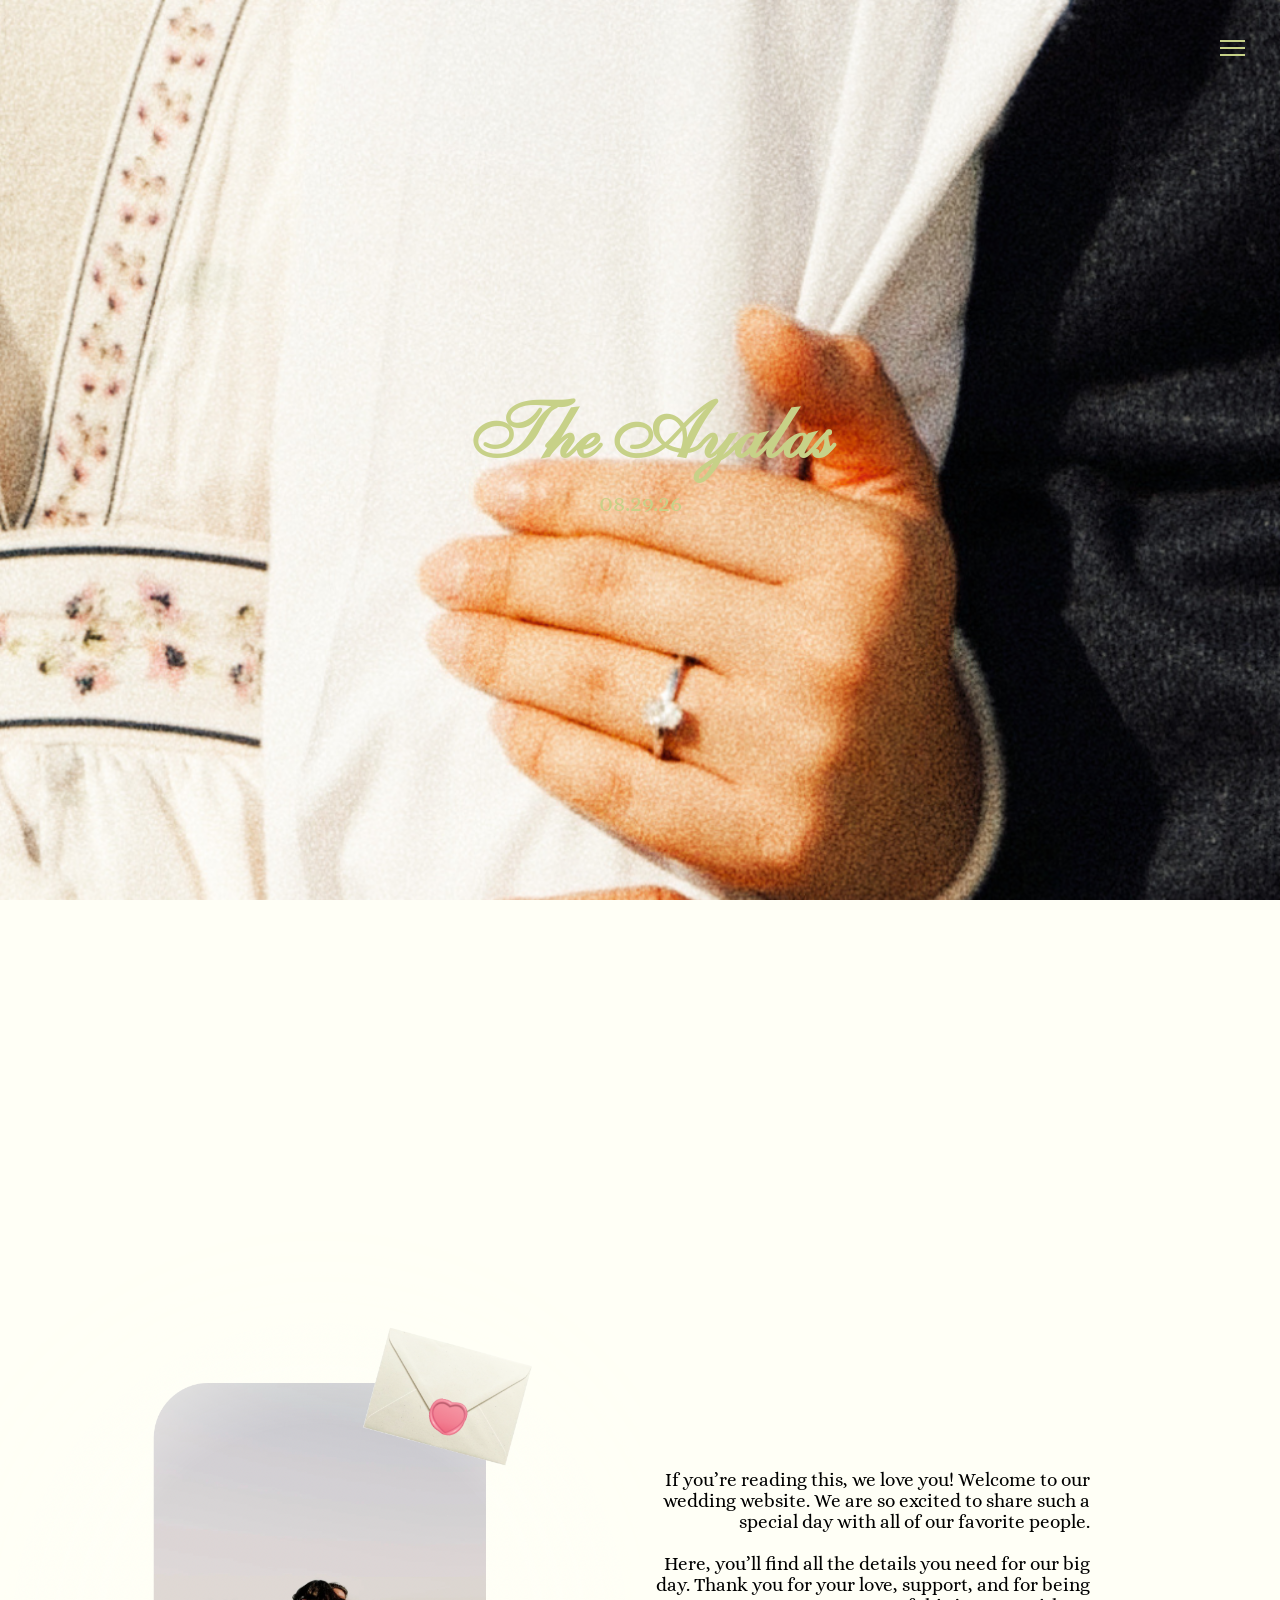
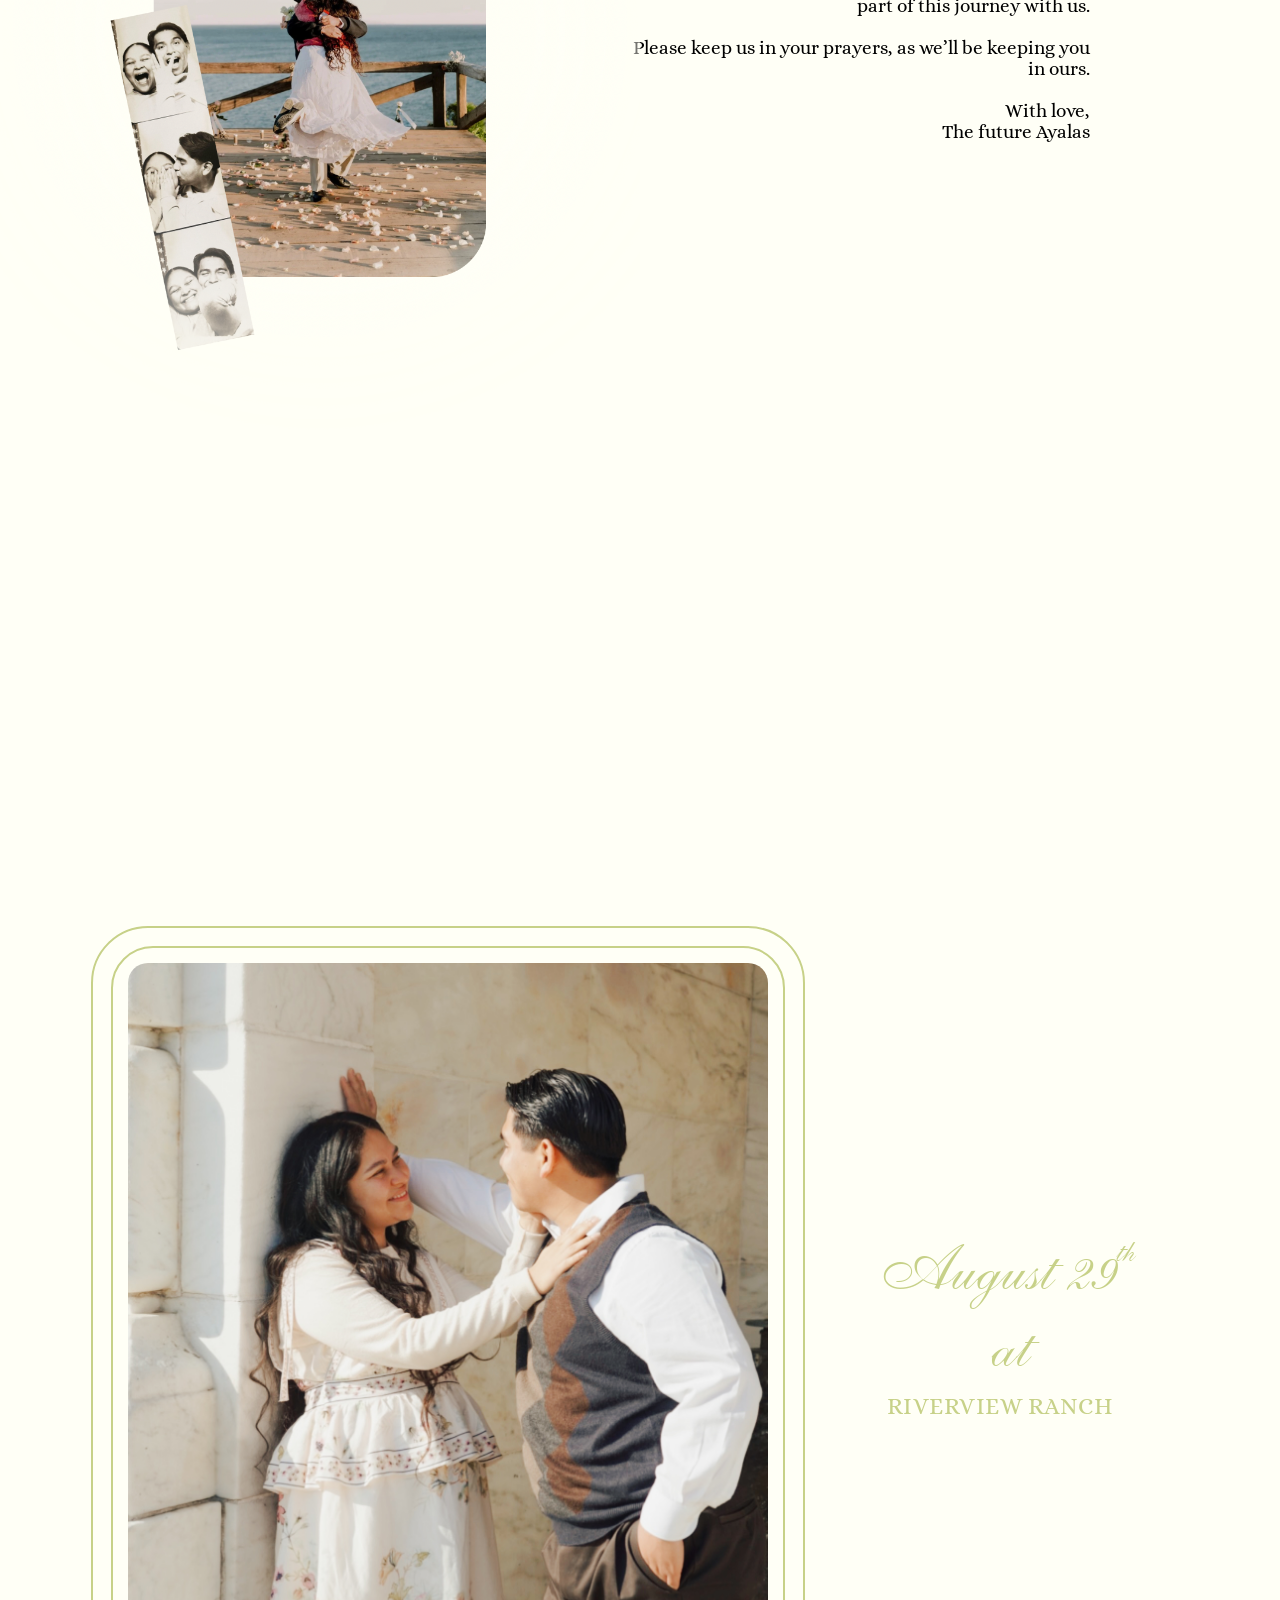
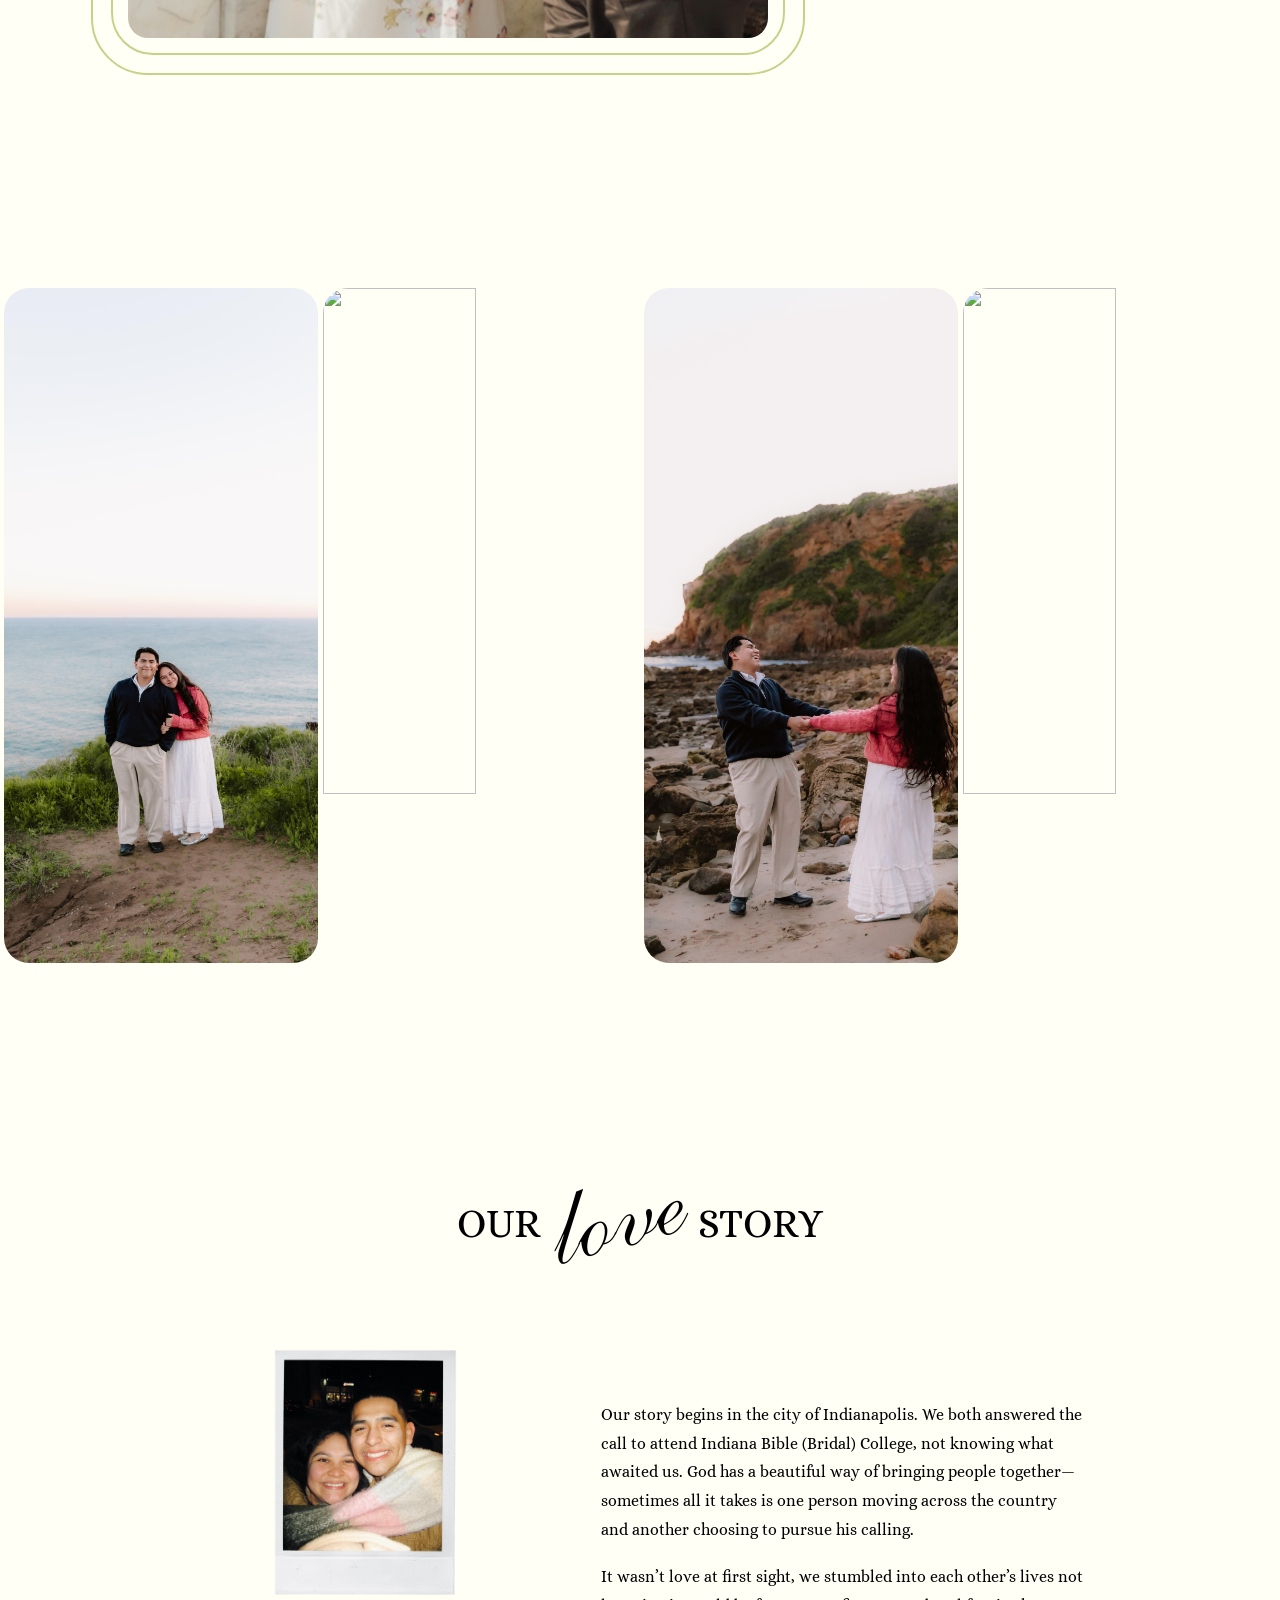
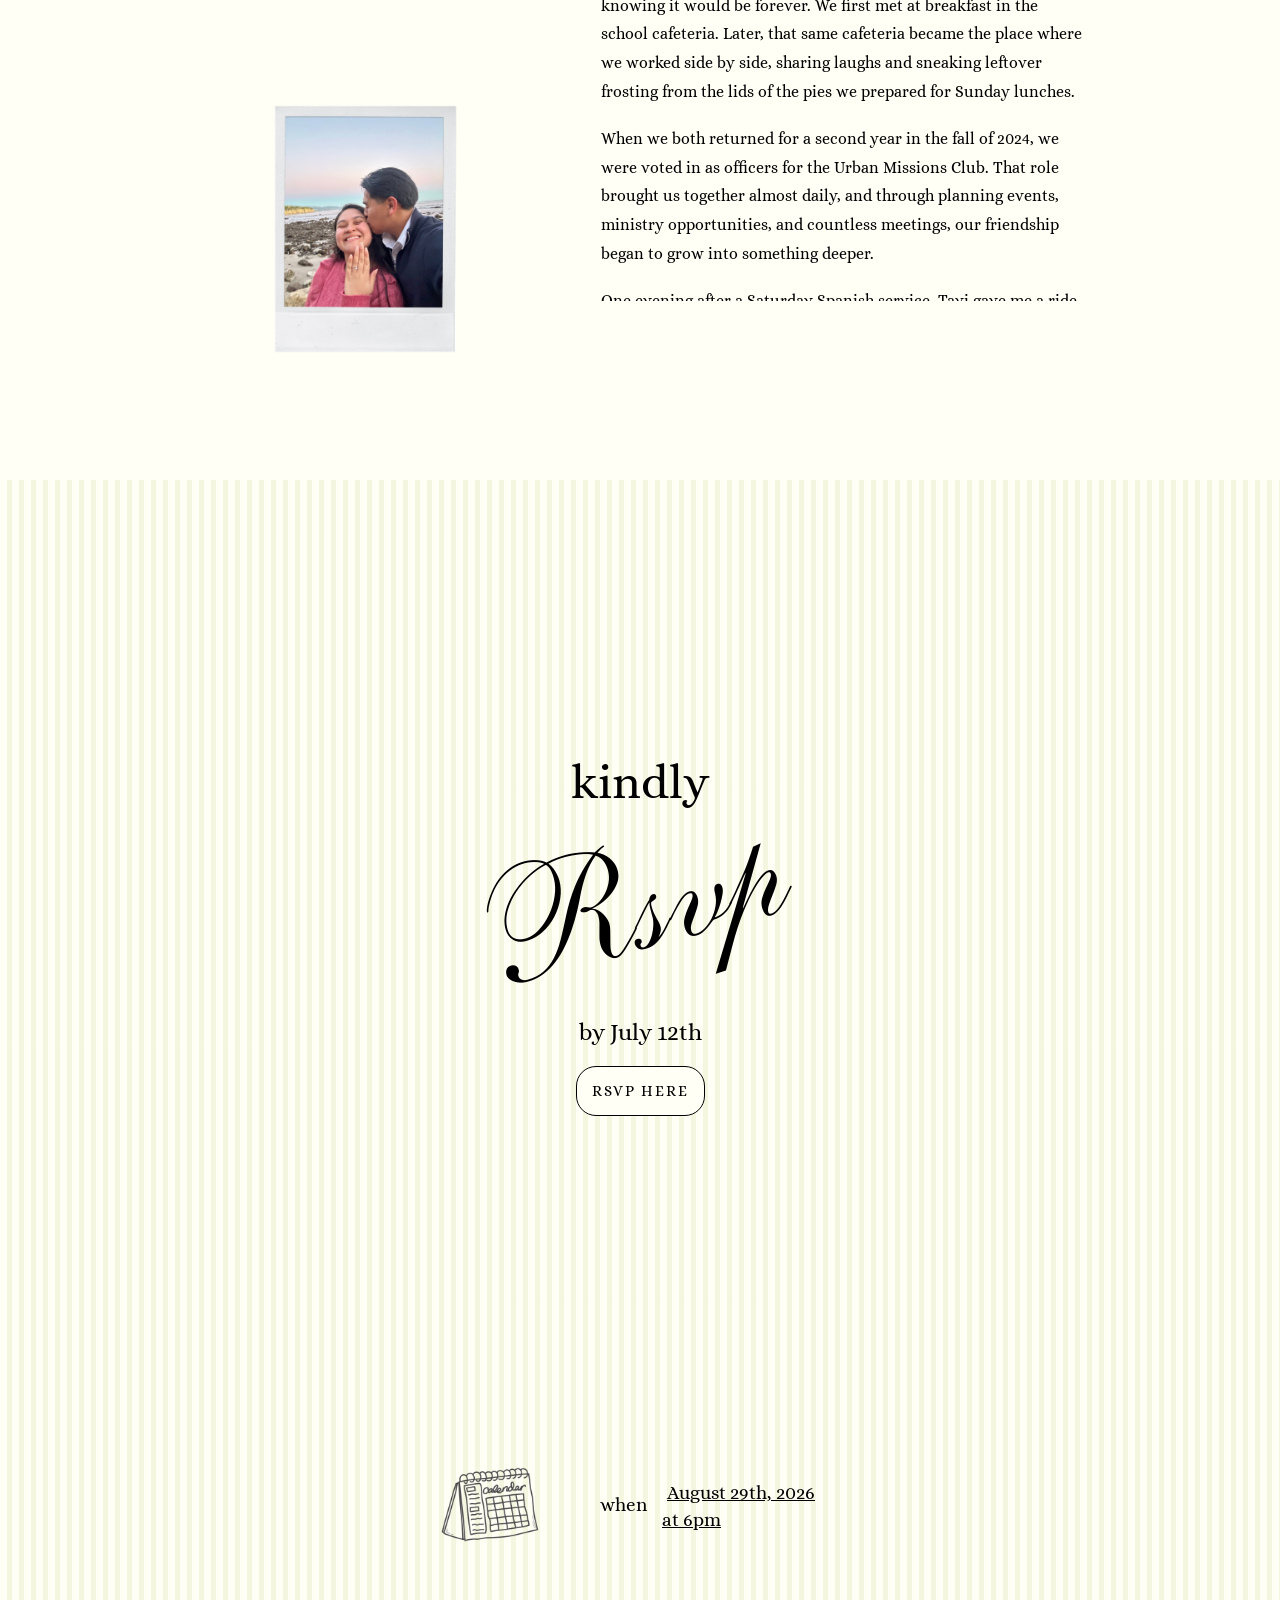
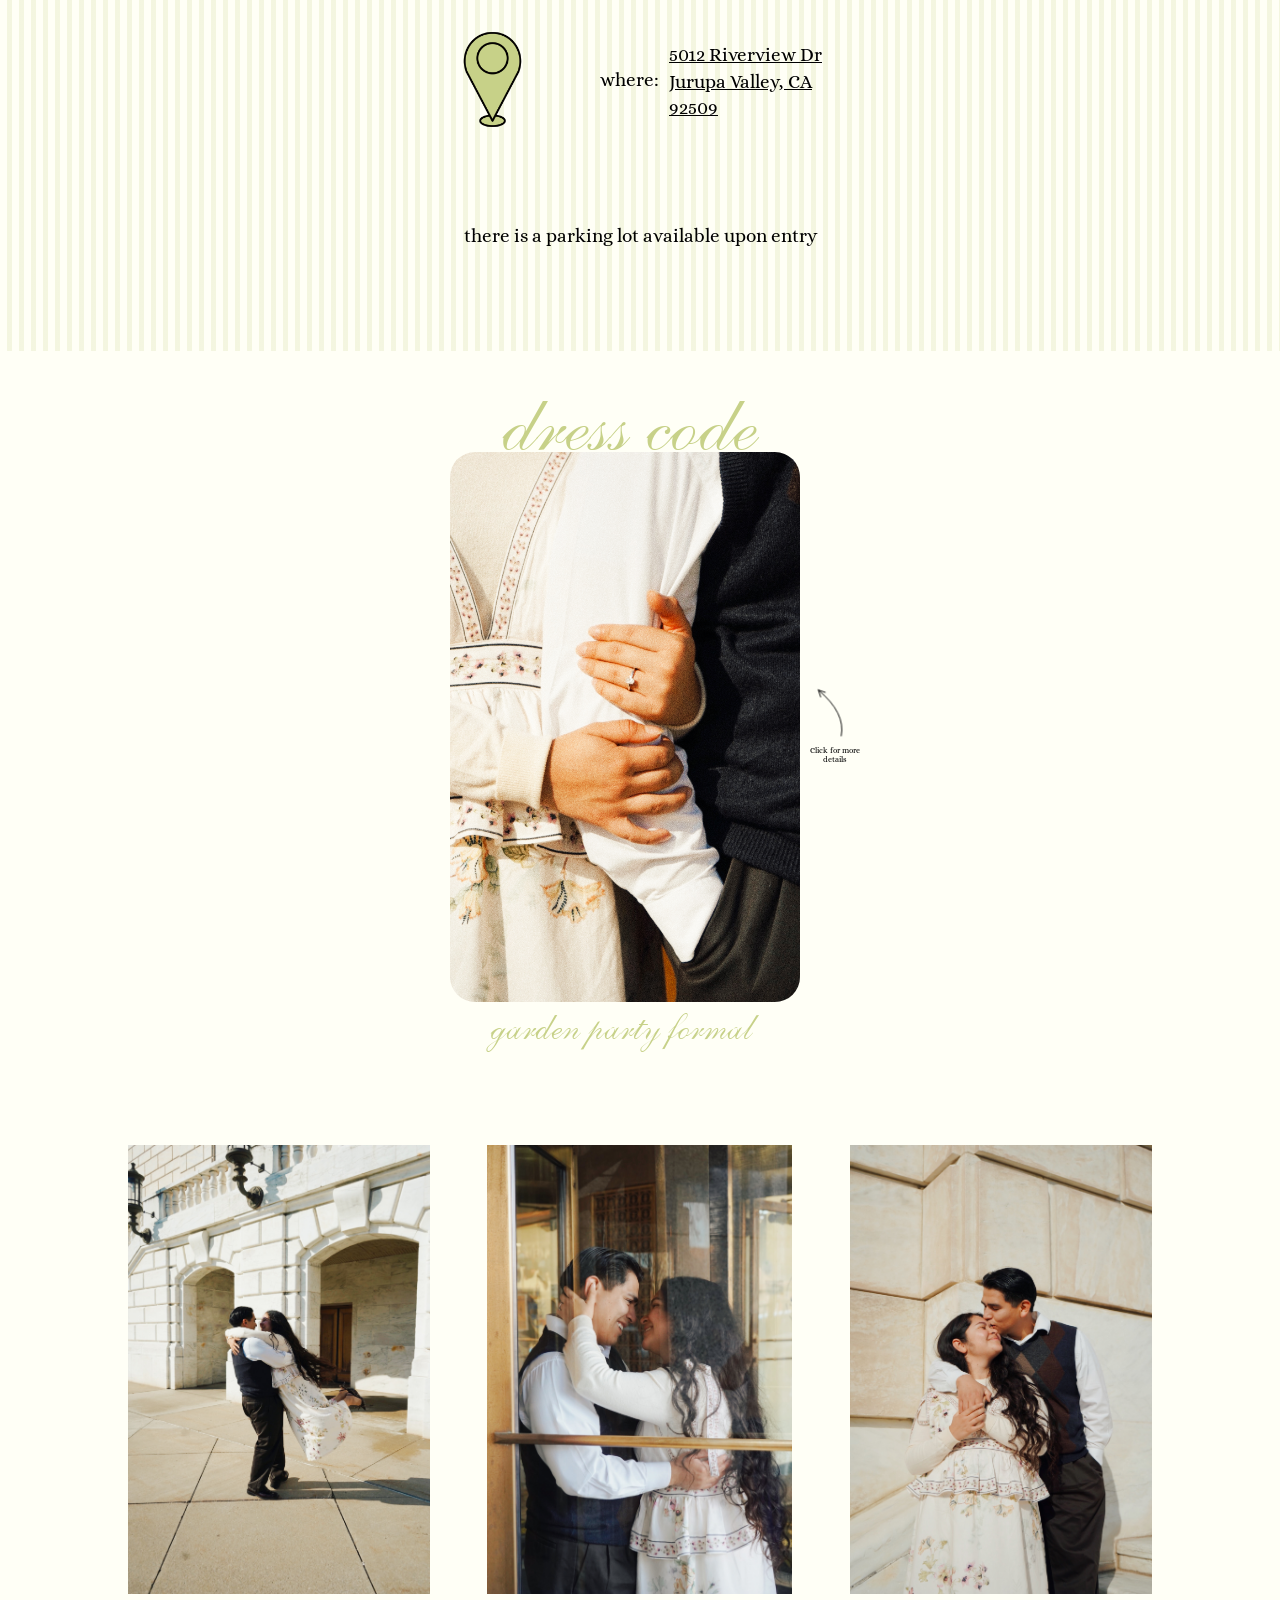
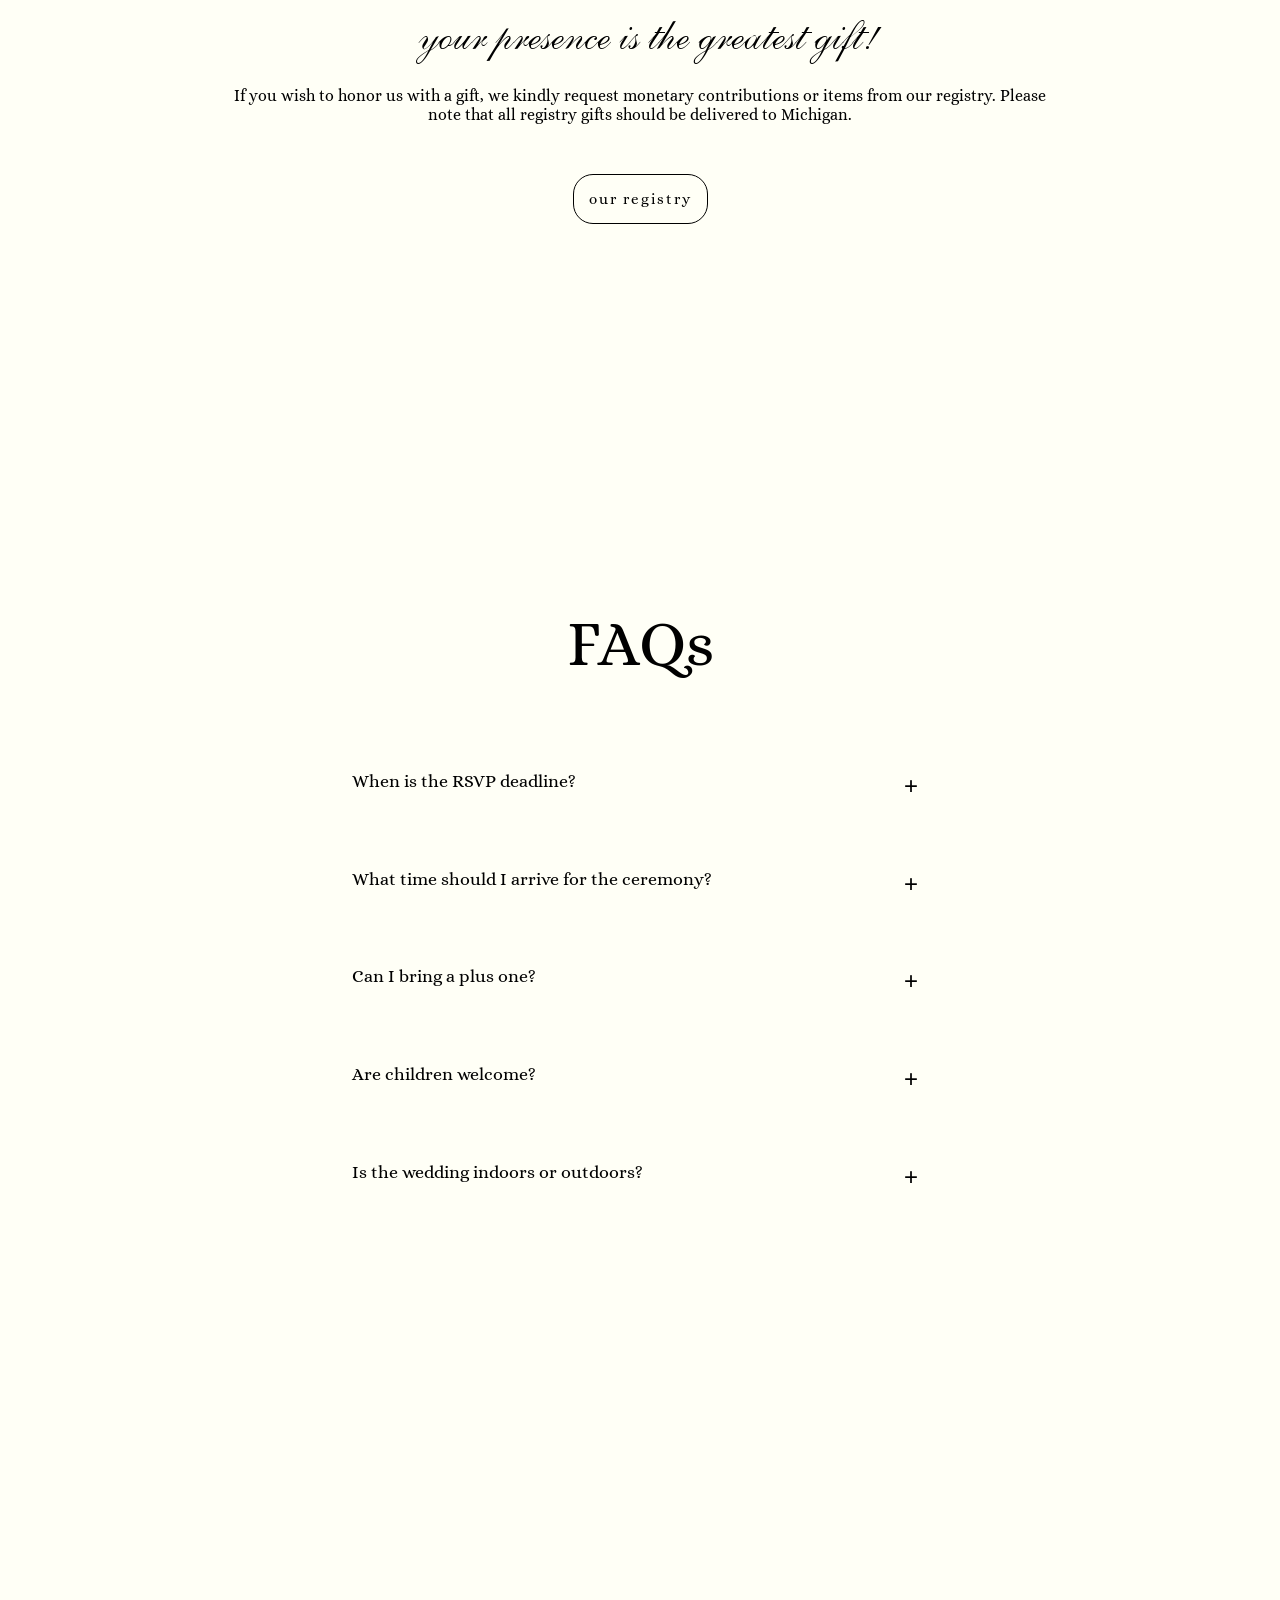
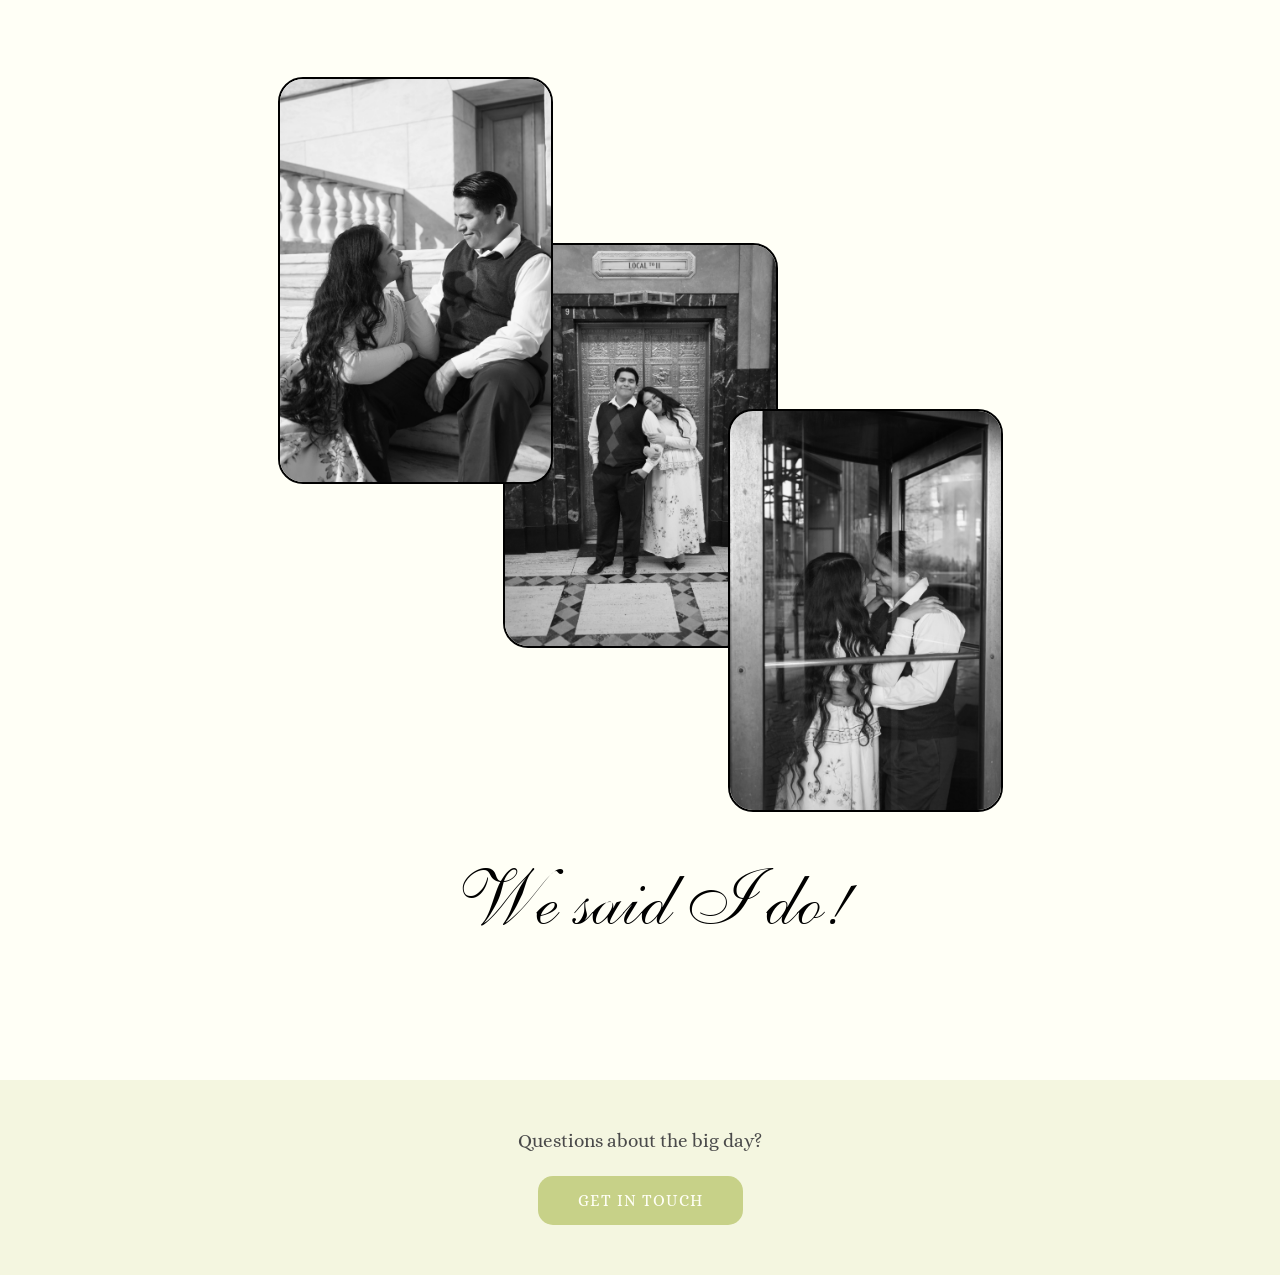
==== commit 8d811e05: "Last Bug Fixes + Spanish Translations" ====
--- a/index.html
+++ b/index.html
@@ -128,7 +128,7 @@
 
     <section id="love-story" class="love-story-section">
         <p class="love-header"> 
-            <span style="font-family: 'alice'; font-size: 2.5rem;" data-en="OUR" data-es="NUESTRA">OUR</span>
+            <span class="our-span" data-en="OUR" data-es="NUESTRA">OUR</span>
             <span class="love-span"
             data-en="love"
             data-es="HISTORIA DE">love </span>
@@ -194,19 +194,30 @@
         <div class="row-1-loc">
             <img src="loc-element-cal.png">
             <div class="loc-text">
-                <p>when: </p>
-                <p id="calendar-save" class="calendar-link">August 29th, 2026 at 6pm</p>
+                <p>
+                    <span data-en="when" data-es="cuando:">when:</span>
+                </p>
+                <p id="calendar-save" class="calendar-link">
+                    <span data-en="August 29th, 2026 at 6pm" data-es="29 de Agosto de 2026 a las 6pm">August 29th, 2026 at 6pm</span>
+                </p>
             </div> 
         </div>
         <div class="row-2-loc">
             <img src="loc-element-map.png">
             <div class="loc-text">
-                <p>where: </p>
+                <p>
+                    <span data-en="where:" data-es="donde:">where:</span> 
+                </p>
                 <a href="https://maps.app.goo.gl/Ni5zr25z7qu251TP9" class="map-link" style="font-family: 'alice'; color: black; ">5012 Riverview Dr <br>Jurupa Valley, CA 92509</a>
             </div>    
         </div>
     
-        <p style="margin-top: 20px; margin-bottom: 50px;">there is a parking lot available upon entry</p>
+        <p style="margin-top: 20px; margin-bottom: 50px;">
+            <span data-en="there is a parking lot available upon entry" 
+            data-es="hay un estacionamiento disponible al entrar">
+            there is a parking lot available upon entry
+    </span>
+        </p>
     </section>
 
     <section id="dress-code" class="dress-section" alt="">
@@ -215,11 +226,13 @@
             <div class="dress-card-inner">
                 <div class="dress-card-front">
                     <img src="dress-code-photo-1.JPG">
-                    <svg class="curve-arrow" width="120" height="100" viewBox="0 0 120 100" fill="none" xmlns="http://www.w3.org/2000/svg" style="overflow: visible;">
-                        <path d="M10 20 Q 60 10 110 70" stroke="black" stroke-width="2" stroke-linecap="round" fill="none" />
-                        <path d="M95 65 L 110 70 L 105 55" stroke="black" stroke-width="2" stroke-linecap="round" stroke-linejoin="round" fill="none" />
-                      </svg>
-                    <p class="click-hint" style="width: 100px;" data-en="Click for more details" data-es="Clic para mas detalles">Click for more details</p>            
+                    <div class="arrow-click">
+                        <svg class="curve-arrow" width="120" height="100" viewBox="0 0 120 100" fill="none" xmlns="http://www.w3.org/2000/svg" style="overflow: visible;">
+                            <path d="M10 20 Q 60 10 110 70" stroke="black" stroke-width="2" stroke-linecap="round" fill="none" />
+                            <path d="M95 65 L 110 70 L 105 55" stroke="black" stroke-width="2" stroke-linecap="round" stroke-linejoin="round" fill="none" />
+                        </svg>
+                        <p class="click-hint" data-en="Click for more details" data-es="Clic para mas detalles">Click for more details</p>            
+                    </div>
                 </div>
                 <div class="dress-card-back">
                     <p class="dress-info">
@@ -323,7 +336,9 @@
     <div class="intro-video">
         <video class="welcome-video"
         autoplay muted loop playsinline
-        src="riverview.mp4"></video>
+        src="riverview.mp4"
+        data-video-en="riverview.mp4" 
+        data-video-es="riverview-es.mp4"></video>
     </div>
 
     <section id="location-2" class="location-2">
--- a/style.css
+++ b/style.css
@@ -8,7 +8,7 @@
 
 html, body {
     min-height: 100vh;
-    min-width: 400px;
+    min-width: 375px;
     max-width: 100%;
     position: relative;
     background-color: #FFFFF6;
@@ -134,6 +134,7 @@
 
     .hero {
         min-height: 400px;
+        min-width: 350px;
         height: 100vh;
         width: 100%;
         display: flex;
@@ -197,6 +198,7 @@
 
 /* WELCOME */
     .intro-section {
+        min-width: 350px;
         width: 100%;
         min-height: 900px;
         display: flex;
@@ -258,26 +260,26 @@
 /* GALLERY */
     .photo-gallery {
         min-width: 300px;
-        min-height: 100vh;
+        width: 100%;
         display: flex;
         flex-direction: row;
         justify-content: center;
-        align-items: center;
-        position: relative;
+        margin-bottom: 25px;
     }
 
     .gallery-column {
         display: flex;
         flex-direction: column;
-        justify-content: center;
+        justify-content: flex-start;
         align-items: center;
         gap: 15px;
         flex: 1;
+        height: 100%;
     }
 
     .photo-gallery img {
         width: 95%;
-        height: 49vh;
+        height: 45vh;
         display: block;
         object-fit: cover;
         border-radius: 25px;
@@ -285,8 +287,13 @@
         object-position: center;
     }
 
+    .gallery-column:nth-child(2) img:first-child {
+        object-position: 90% center;
+    }
+
 /* Love Story Section */
     .love-story-section {
+        min-width: 350px;
         width: 100%;
         height: 100%;
         display: flex;
@@ -303,12 +310,13 @@
     }
 
     .love-img {
+
         display: flex;
         flex-direction: column;
         align-items: center;
-        justify-content: center;
-        gap: 20px;
-        width: 45%;
+        justify-content: space-between;
+        gap: 75px;
+        width: 40%;
         height: 100%;
     }
 
@@ -319,11 +327,12 @@
     }
 
     .love-container {
-        width: 100%;
+        min-width: 350px;
+        width: 100vw;
         max-width: 950px;
         display: flex;
         flex-direction: row;
-        justify-content: center;
+        justify-content: space-between;
         align-items: center;
         padding: 10px;
     }
@@ -335,7 +344,12 @@
         gap: 10px;
         white-space: nowrap;
         font-family: 'alice';
-        font-size: 1.5rem;
+        margin-bottom: 25px;
+    }
+
+    .our-span {
+        font-family: 'alice';
+        font-size: 2.5rem;
     }
 
     .love-span {
@@ -343,8 +357,8 @@
         font-size: 7rem;
         display: inline-block;
         transform: rotate(-15deg);
-        margin-left: -10px;
-        margin-right: 25px;
+        margin-left: -20px;
+        margin-right: 20px;
     }
 
     .story-span {
@@ -352,16 +366,20 @@
         font-size: 2.5rem;
     }
 
+    .spanish-active .our-span {
+        font-size: 2rem;
+    }
+
     .spanish-active .love-span {
         font-family: 'alice';
-        font-size: 2.5rem;
+        font-size: 2rem;
         transform: rotate(0deg) !important;
         margin: 0 10px;
     }
 
     .spanish-active .story-span {
         font-family: 'anastasia';
-        font-size: 7rem;
+        font-size: 5rem;
         display: inline-block;
         transform: rotate(-15deg);
         margin-left: -25px;
@@ -444,13 +462,14 @@
 
 /* Location */
     .location-section {
-        min-height: 100vh;
+        min-height: 700px;
         text-align: center;
         display: flex;
         flex-direction: column;
         align-items: center;
         justify-content: flex-start;
         padding: 2%;
+        margin-bottom: 25px;
     }
 
     .location-info {
@@ -831,6 +850,7 @@
 /* Dress Code Section */
     .dress-card {
         width: 100%;
+        min-width: 350px;
         height: 550px;
         perspective: 1000px;
         cursor: pointer;
@@ -840,7 +860,7 @@
 
     .dress-card-inner {
         position: relative;
-        min-width: 450px;
+        min-width: 375px;
         width: 100%;
         height: 100%;
         text-align: center;
@@ -853,7 +873,7 @@
         transform: rotateY(180deg);
     }
 
-    .dress-card-front, .dress-card-back {
+    .dress-card-back {
         position: absolute;
         width: 100%;
         height: 100%;
@@ -866,13 +886,26 @@
         align-items: center;
     }
 
+    .dress-card-front {
+        position: absolute;
+        width: 100%;
+        height: 100%;
+        -webkit-backface-visibility: hidden;
+        border-radius: 25px;
+        backface-visibility: hidden;
+        display: flex;
+        flex-direction: row;
+        justify-content: center;
+    }
+
     .dress-card-front img {
         max-width: 350px;
-        min-width: 275px;
-        width: 59%;
+        min-width: 270px;
+        width: 55%;
         height: 100%;
         object-fit: cover;
         border-radius: 25px;
+        margin-left: 40px;
     }
 
     .dress-card-back {
@@ -887,23 +920,27 @@
     }
 
     .curve-arrow {
-        width: 75px;
+        width: 55px;
         height: auto;
-        position: absolute;
         transform: scaleY(-1) rotate(90deg);
         z-index: 5;
         pointer-events: none;
-        right: 35px;
-        top: 175px;
+    }
+
+    .arrow-click {
+        min-width: 50px;
+        width: 10%;
+        display: flex;
+        flex-direction: column;
+        justify-content: center;
+        gap: 10px;
     }
 
     .click-hint {
-        position: absolute;
-        right: 5px;
-        bottom: 255px;
-        padding: 5px 15px;
-        font-size: 0.7rem;
-        font-family: 'alice';
+        width: 50px;
+        font-size: 0.5rem;
+        font-family: 'alice';
+        margin-left: 10px;
     }
 
     .curve-arrow, .click-hint {
@@ -922,7 +959,7 @@
     }
 
     .dress-section {
-        min-height: 100vh;
+        min-height: 700px;
         position: relative;
         overflow: hidden;
         padding-bottom: 20px;
@@ -936,30 +973,40 @@
 
     .dress-title {
         font-family: 'anastasia';
-        font-size: 7rem;
+        font-size: 5.5rem;
         color: #c7d188;
         line-height: 0.59;
         margin-left: -50px;
+        width: 100vw;
+        display: flex;
+        justify-content: center;
+        align-items: center;
     }
 
     .dress-sub-title {
         font-family: 'anastasia';
-        font-size: 3rem;
+        font-size: 2.5rem;
         color: #c7d188;
         margin-bottom: 50px;
-        margin-left: -25px;
+        margin-left: -45px;
+        width: 100vw;
+        display: flex;
+        justify-content: center;
+        align-items: center;
     }
 
 /* FAQ Section */
     .faq-section {
+        position: relative;
         padding: 20px;
         text-align: center;
-        min-height: 100vh;
         display: flex;
         flex-direction: column;
         justify-content: flex-start;
         align-items: center;
         width: 100%;
+        flex-wrap: wrap;
+        min-height: 700px;
     }
 
     .faq-title {
@@ -977,16 +1024,18 @@
 
     .faq-question {
         font-family: 'alice';
-        font-size: 1.2rem;
+        font-size: 1.1rem;
         text-align: left;
+        line-height: 1.3;
+        padding-right: 25px;
     }
 
     .faq-answer {
         font-family: 'alice';
-        font-size: 0.95rem;
+        font-size: 1.1rem;
         padding: 15px;
         color: black;
-        line-height: 1.6;
+        line-height: 1.3;
         animation: fadeIn 0.4s ease;
         margin-bottom: 20px;
         text-align: left;
@@ -996,7 +1045,7 @@
         list-style: none; /* Removes default arrow in most browsers */
         display: flex;
         justify-content: space-between;
-        align-items: center;
+        align-items: flex-start;
         cursor: pointer;
         padding: 15px 0;
         position: relative;
@@ -1012,7 +1061,9 @@
         font-size: 1.5rem;
         font-weight: 300;
         transition: opacity 0.3s ease;
+        font-family: 'Segoe UI', sans-serif;
         right: 10px;
+        flex-shrink: 0;
     }
 
     summary::before {
@@ -1021,7 +1072,7 @@
     }
 
     summary::after {
-        content: '-';
+        content: '−';
         opacity: 0;
     }
 
@@ -1030,6 +1081,7 @@
     }
 
     details[open] summary::after {
+        content: '−';
         opacity: 1;
     }
 
@@ -1044,6 +1096,7 @@
 
 /* Registry Section */
     .registry-section {
+        position: relative;
         min-height: 750px;
         width: 100%;
         display: flex;
@@ -1055,7 +1108,7 @@
     }
 
     .img-container {
-        min-height: 400px;
+        min-height: 350px;
         width: 100%;
         display: flex;
         flex-direction: row;
@@ -1069,7 +1122,8 @@
     }
 
     .text-container {
-        height: 45vh;
+        min-height: 200px;
+        margin-bottom: 5%;
         width: 100%;
         display: flex;
         flex-direction: column;
@@ -1121,16 +1175,17 @@
 
     .location-2 {
         width: 100%;
-        min-height: 100vh;
+        min-height: 500px;
         display: flex;
         justify-content: center;
         align-items: center;
         padding: 5px;
+        margin-bottom: 50px;
     }
 
     .img-container-loc {
         width: 500px;
-        height: 700px;
+        min-height: 500px;
         display: flex;
         justify-content: center;
         align-items: center;
@@ -1191,9 +1246,11 @@
 
     .row-2-loc img {
         width: 50px;
+        margin-left: 15px;
     }
 
     .row-1-loc {
+        width: 400px;
         height: 100px;
         display: flex;
         flex-direction: row;
@@ -1205,6 +1262,7 @@
 
     .row-2-loc {
         height: 125px;
+        width: 400px;
         display: flex;
         flex-direction: row;
         justify-content: space-between;
@@ -1222,7 +1280,7 @@
         gap: 10px;
     }
 
-    .location-3 p {
+    .location-3 p, .location-3 span {
         font-family: 'alice';
         padding: 5px;
     }
@@ -1309,6 +1367,10 @@
             border-radius: 25px;
             transition:  transform 0.4s ease;
             object-position: center;
+        }
+
+        .gallery-column:nth-child(2) img:first-child {
+            object-position: 90% center;
         }
 
         .faq-section {
@@ -1355,7 +1417,7 @@
     }
 
 /* Laptop/Desktop Styles */
-    @media (min-width: 975px) {
+    @media (min-width: 915px) {
         .grid-container {
             flex-direction: row; /* Side-by-side cards on laptop */
             justify-content: center;
@@ -1495,12 +1557,16 @@
 
         .photo-gallery img {
             width: 49%;
-            height: 55vh;
+            height: 75%;
             display: block;
             object-fit: cover;
             border-radius: 25px;
             transition:  transform 0.4s ease;
             object-position: center;
+        }
+
+        .gallery-column:nth-child(2) img:first-child {
+            object-position: 90% center;
         }
         
         .love-container {
@@ -1531,49 +1597,9 @@
             border-radius: 25px;
         }
 
-        .curve-arrow {
-            width: 75px;
-            height: auto;
-            position: absolute;
-            transform: scaleY(-1) rotate(90deg);
-            z-index: 5;
-            pointer-events: none;
-            right: 50px;
-            top: 100px;
-        }
-    
-        .click-hint {
-            position: absolute;
-            right: 5px;
-            bottom: 255px;
-            padding: 5px 15px;
-            font-size: 0.7rem;
-            font-family: 'alice';
-        }
-    
-        .curve-arrow {
-            width: 75px;
-            height: auto;
-            position: absolute;
-            transform: scaleY(-1) rotate(100deg);
-            z-index: 5;
-            pointer-events: none;
-            right: 19%;
-            top: 35%;
-        }
-    
-        .click-hint {
-            position: absolute;
-            right: 15.5%;
-            bottom: 44%;
-            padding: 5px 15px;
-            border-radius: 20px;
-            font-size: 0.7rem;
-            font-family: 'alice';
-        }
-
         .registry-section {
-            min-height: 100vh;
+            min-height: 500px;
+            max-height: 900px;
             width: 100vw;
             display: flex;
             flex-direction: column;
@@ -1741,5 +1767,98 @@
             font-size: 1.2rem;
         }
         
-
+        .dress-title {
+            font-family: 'anastasia';
+            font-size: 5.5rem;
+            color: #c7d188;
+            line-height: 0.59;
+            margin-left: -50px;
+            display: flex;
+            justify-content: center;
+            align-items: center;
+            width: 100vw;
+        }
+    
+        .dress-sub-title {
+            font-family: 'anastasia';
+            font-size: 2.5rem;
+            color: #c7d188;
+            margin-bottom: 50px;
+            margin-left: -50px;
+            width: 100vw;
+        }
+
+        .curve-arrow {
+            width: 55px;
+            height: auto;
+            transform: scaleY(-1) rotate(90deg);
+            z-index: 5;
+            pointer-events: none;
+        }
+    
+        .arrow-click {
+            min-width: 50px;
+            width: 10%;
+            display: flex;
+            flex-direction: column;
+            justify-content: center;
+            gap: 10px;
+        }
+    
+        .click-hint {
+            width: 50px;
+            font-size: 0.5rem;
+            font-family: 'alice';
+            margin-left: 10px;
+        }
+        .dress-card {
+            width: 100%;
+            min-width: 350px;
+            height: 550px;
+            perspective: 1000px;
+            cursor: pointer;
+            display: flex;
+            justify-content: center;
+        }
+    
+        .dress-card-inner {
+            position: relative;
+            min-width: 375px;
+            max-width: 700px;
+            width: 100%;
+            height: 100%;
+            text-align: center;
+            transition: transform 0.8s cubic-bezier(0.4, 0, 0.2, 1);
+            transform-style: preserve-3d;
+            display: flex;
+        }
+    
+        .dress-card.flipped .dress-card-inner {
+            transform: rotateY(180deg);
+        }
+    
+        .dress-card-back {
+            position: absolute;
+            width: 100%;
+            height: 100%;
+            -webkit-backface-visibility: hidden;
+            border-radius: 25px;
+            backface-visibility: hidden;
+            display: flex;
+            flex-direction: column;
+            justify-content: center;
+            align-items: center;
+        }
+    
+        .dress-card-front {
+            position: absolute;
+            width: 100%;
+            height: 100%;
+            -webkit-backface-visibility: hidden;
+            border-radius: 25px;
+            backface-visibility: hidden;
+            display: flex;
+            flex-direction: row;
+            justify-content: center;
+        }
 }
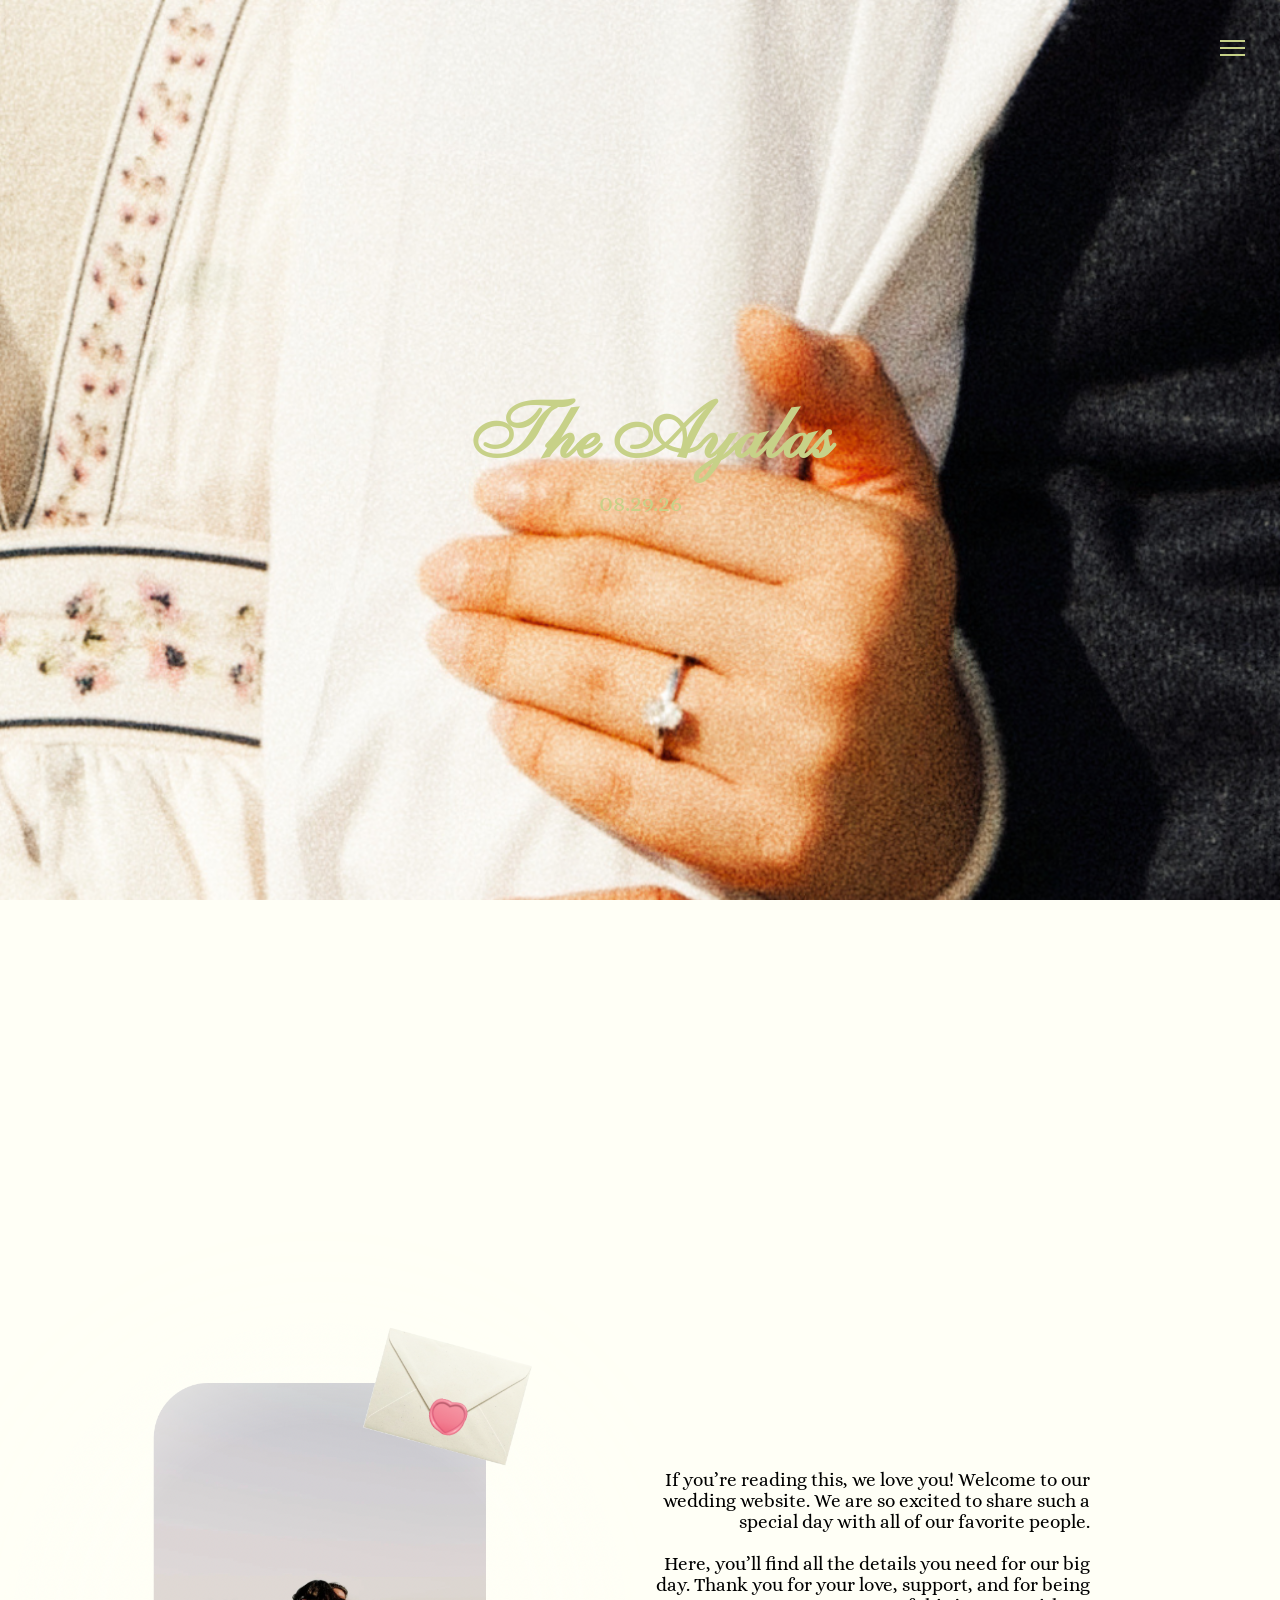
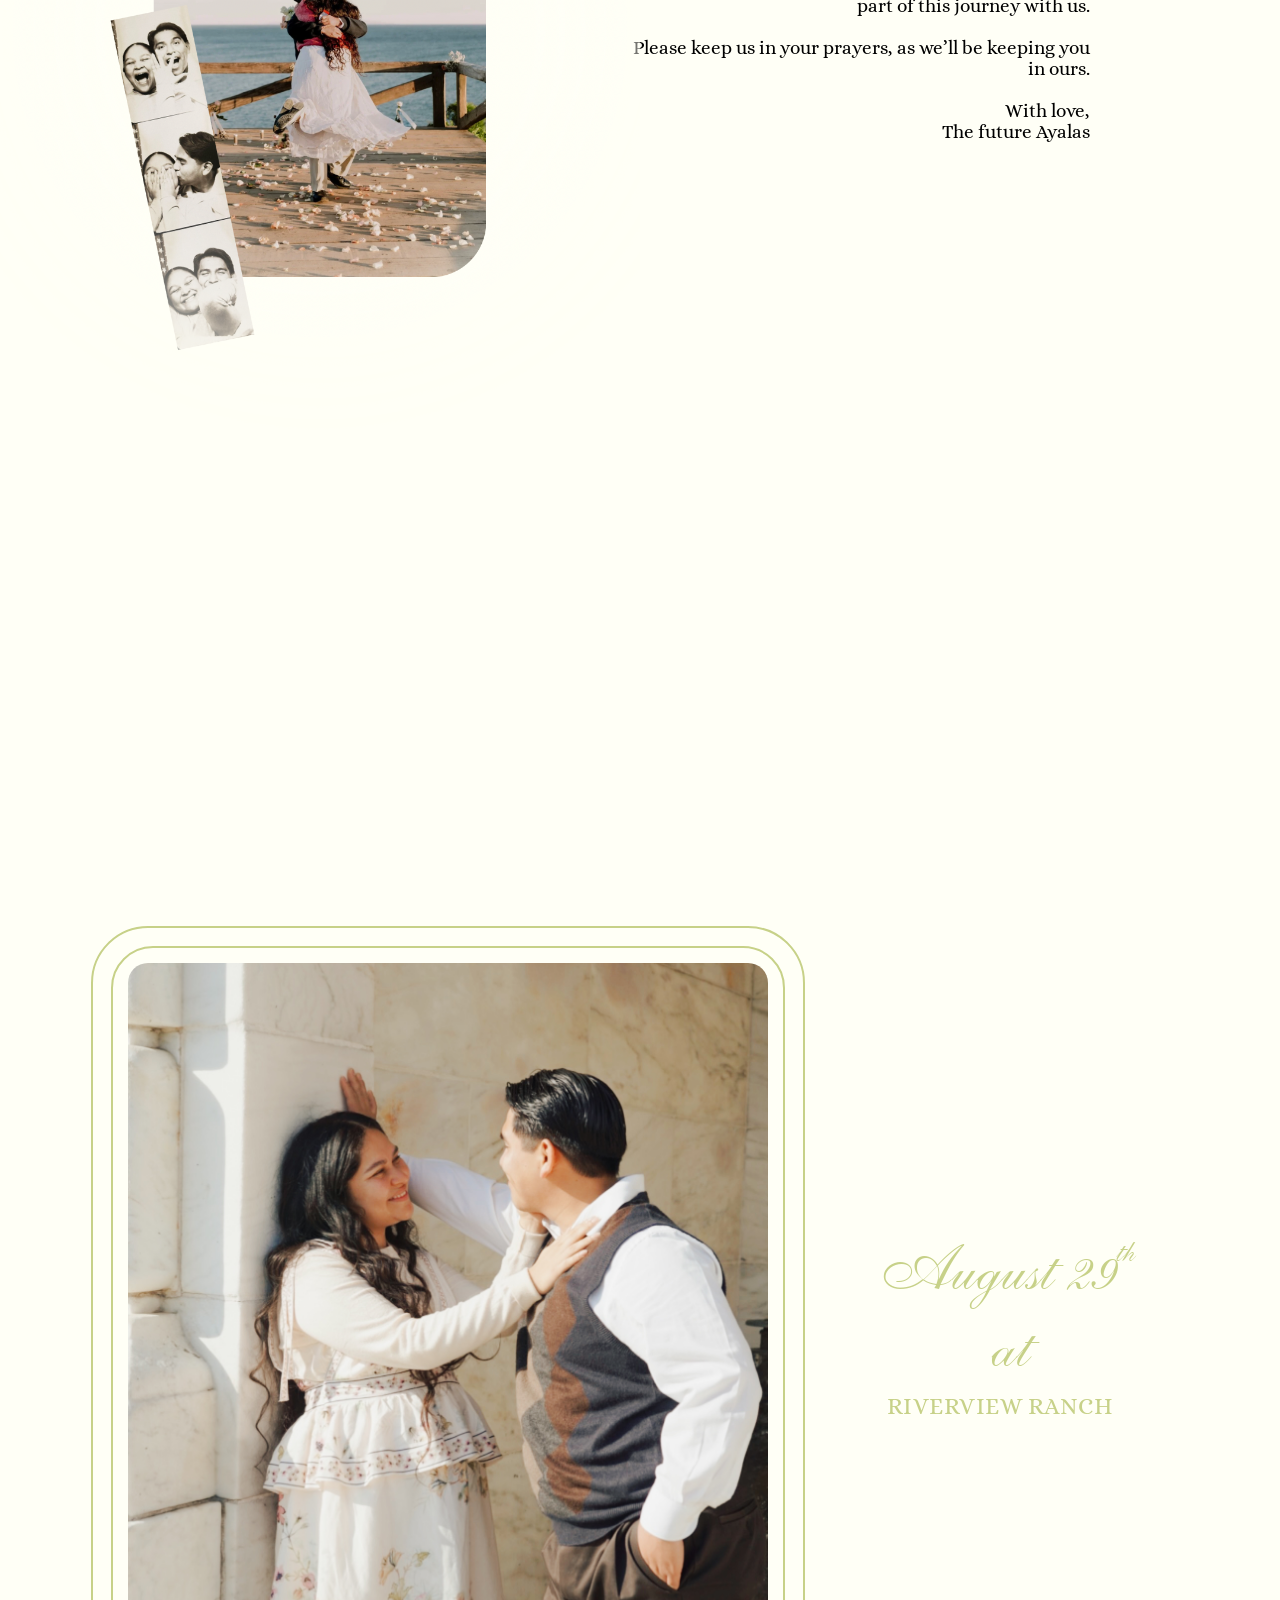
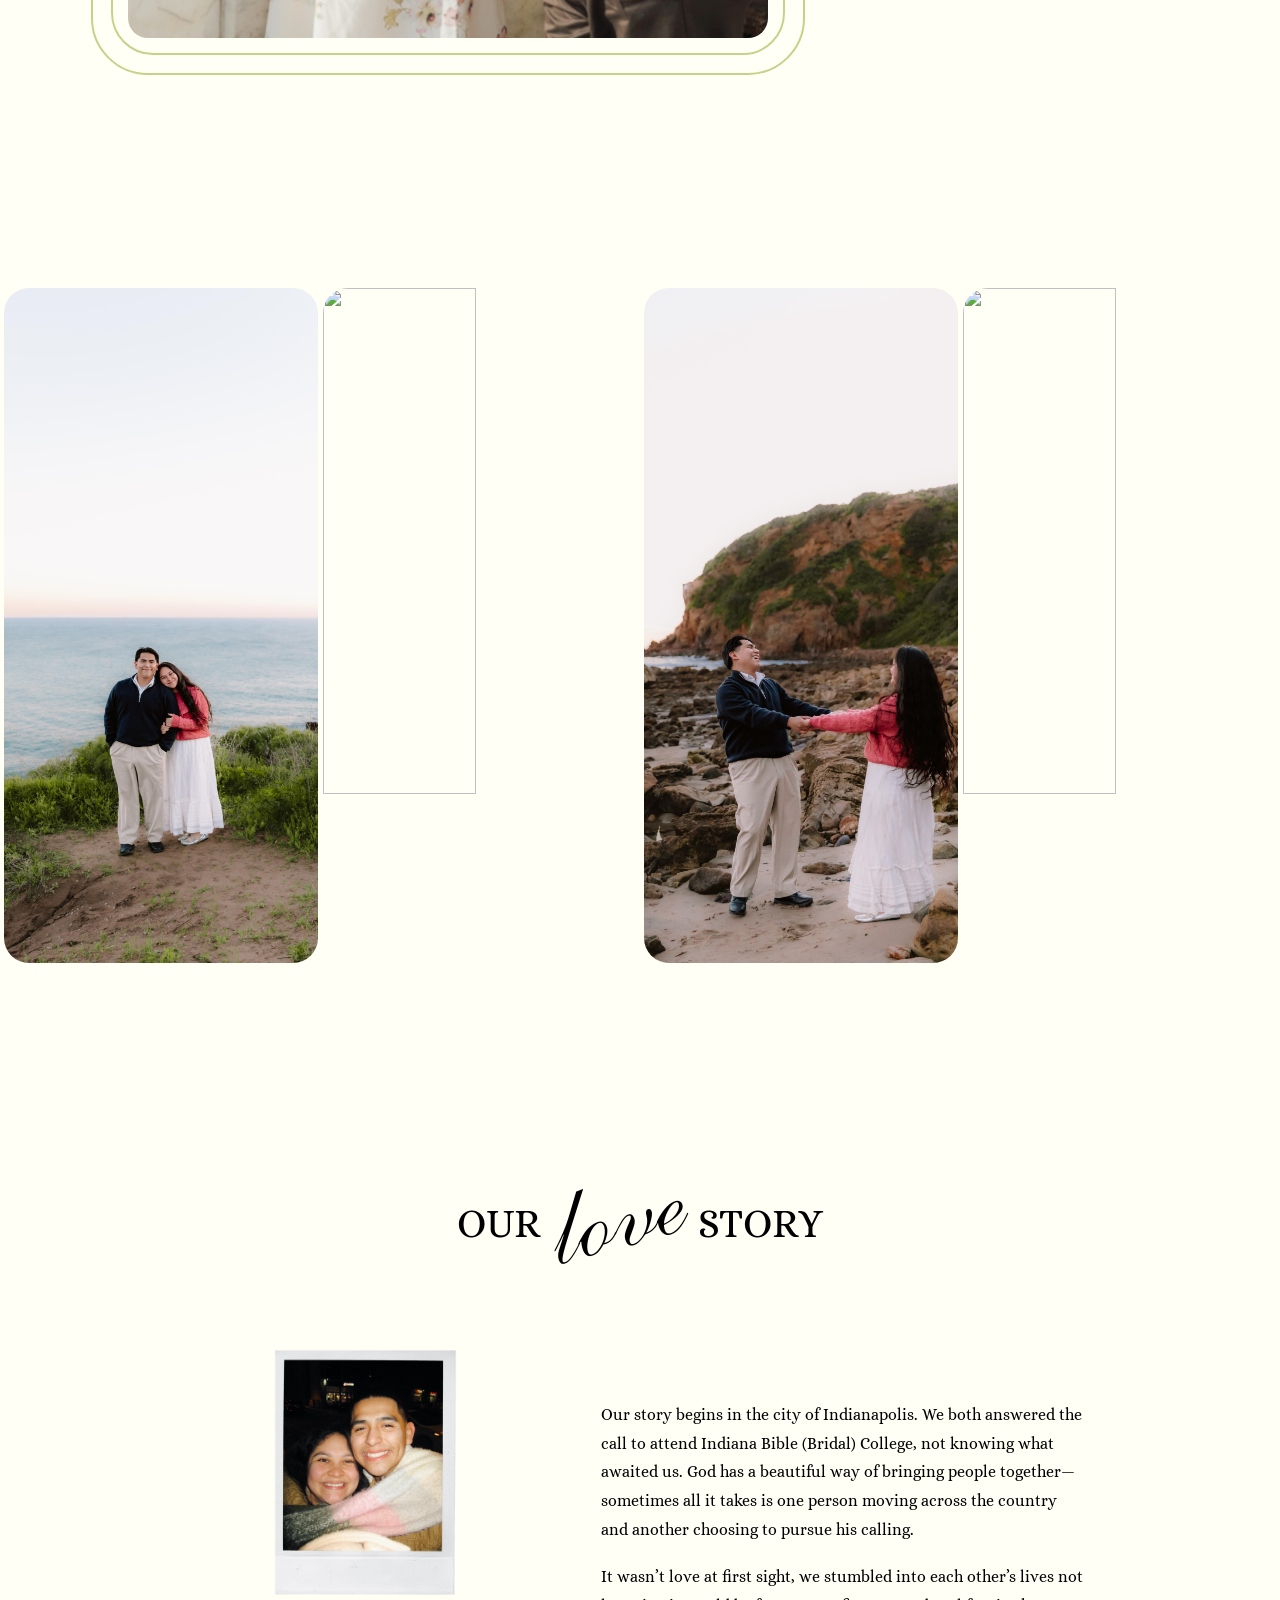
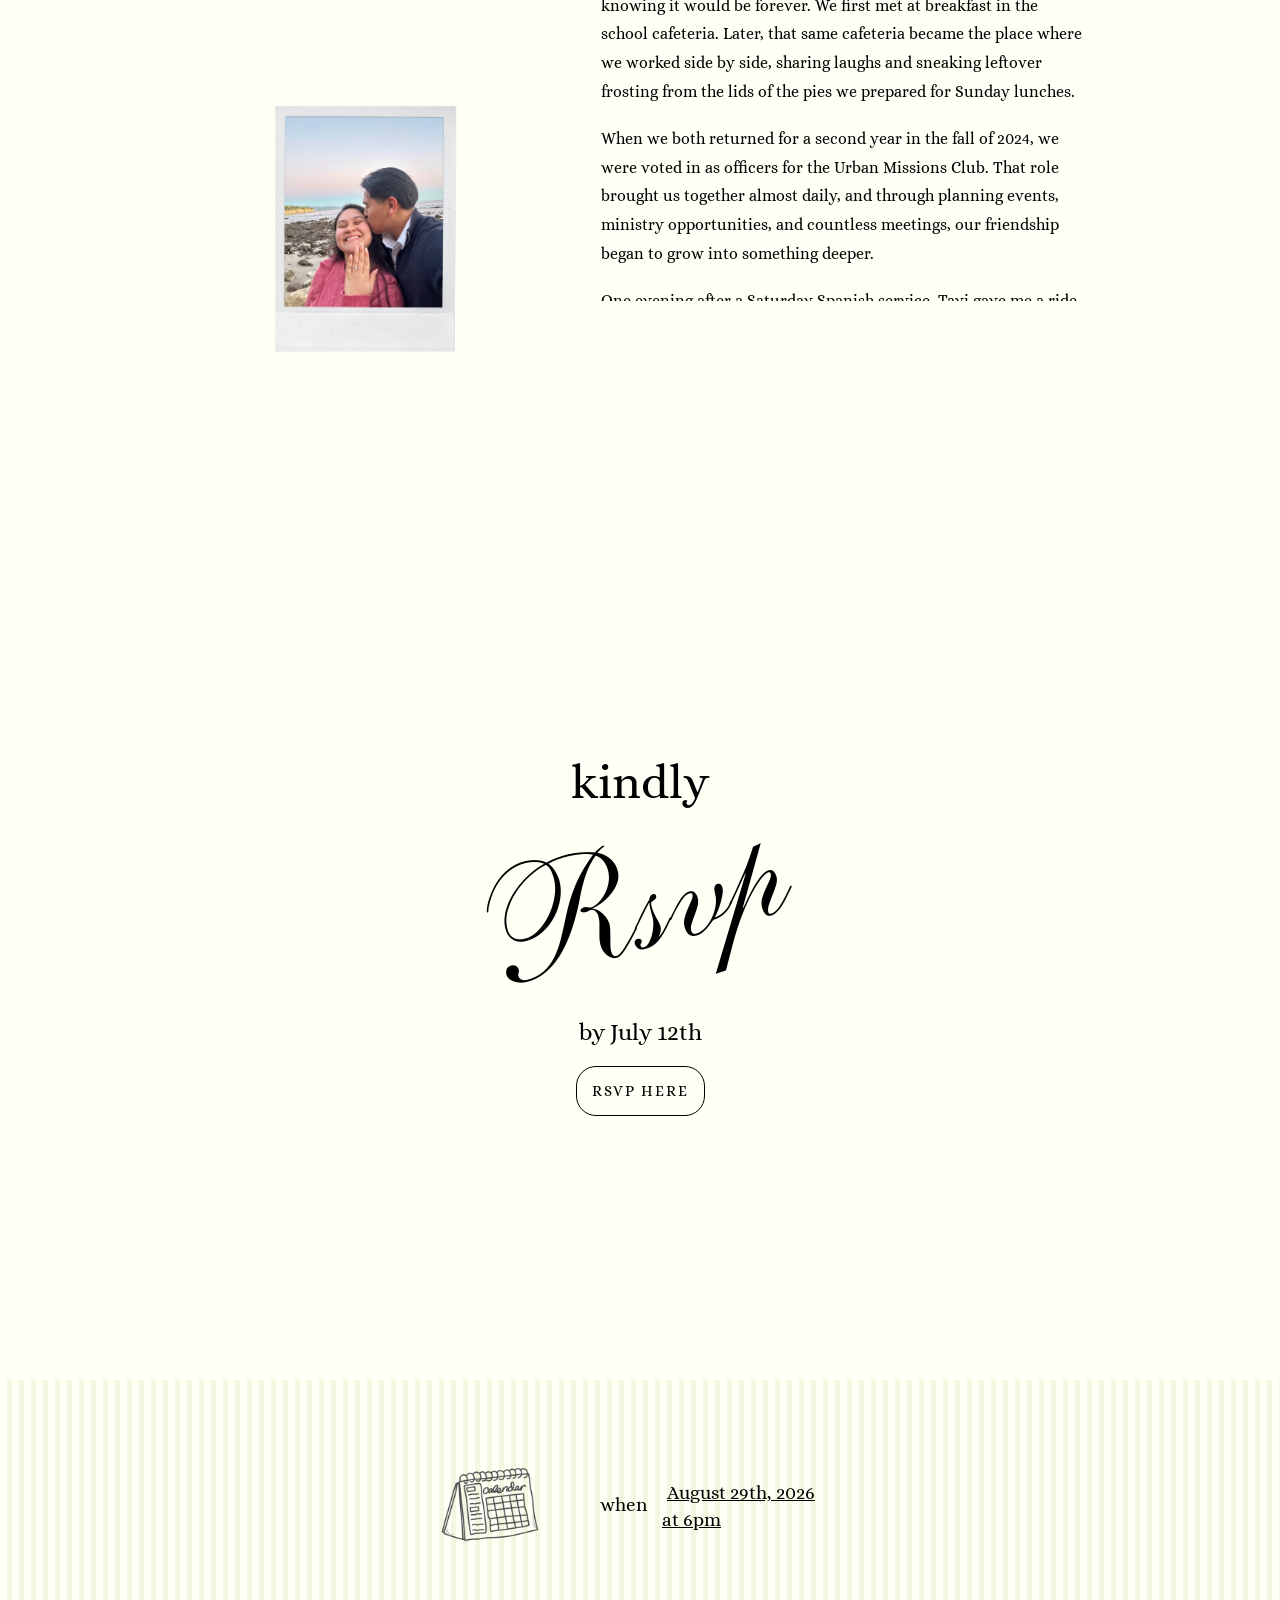
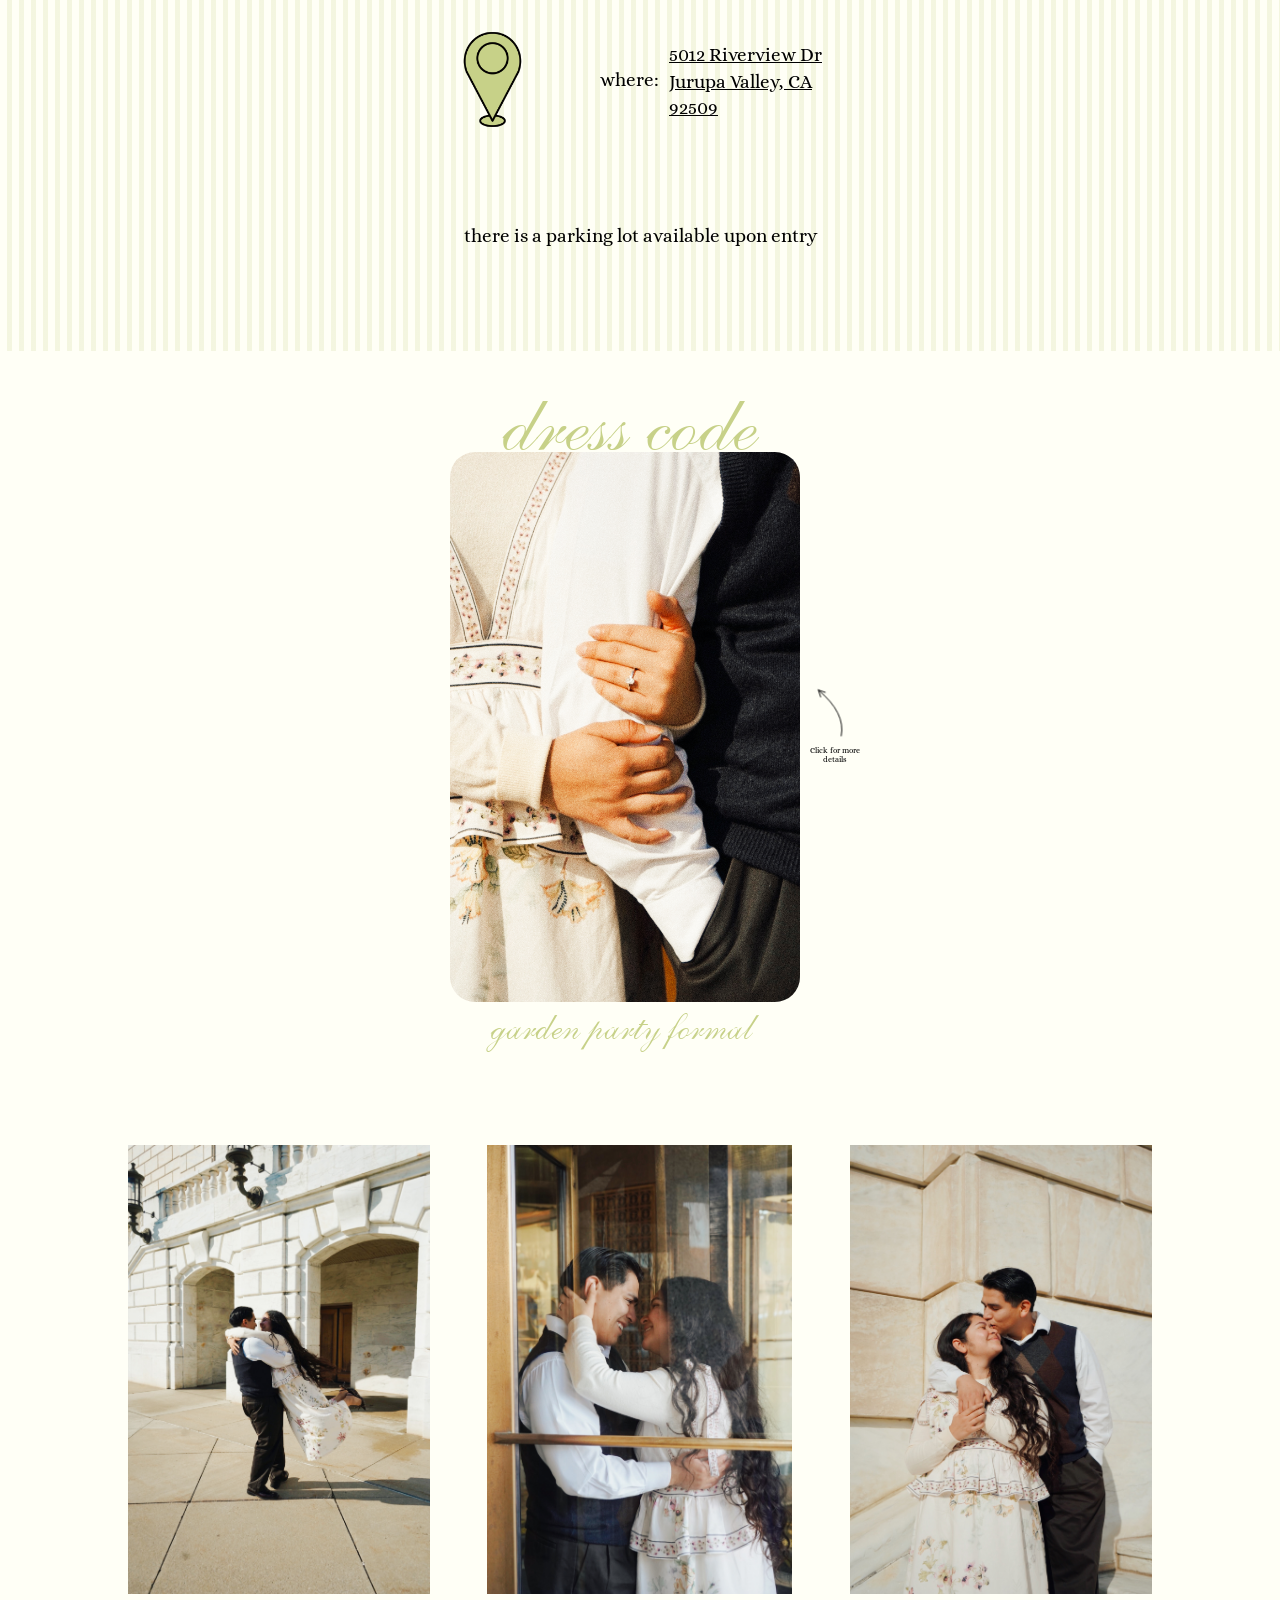
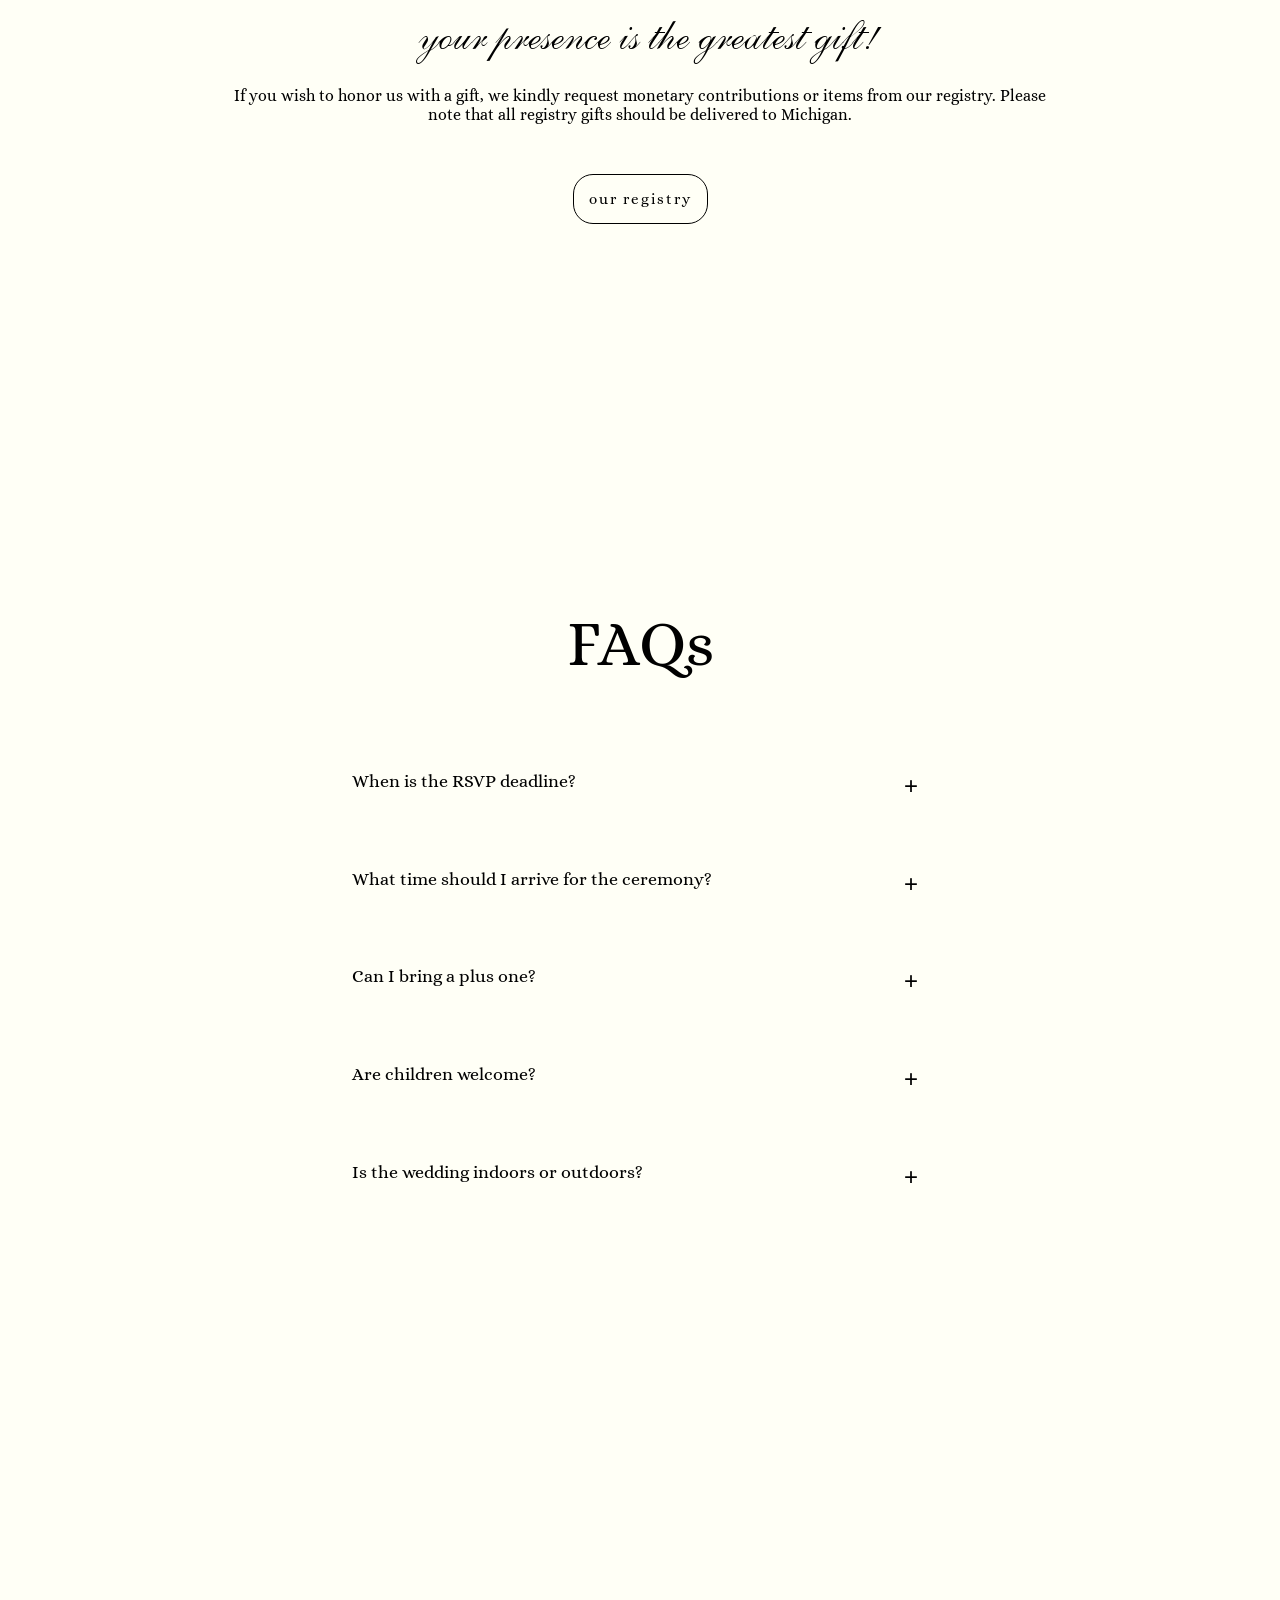
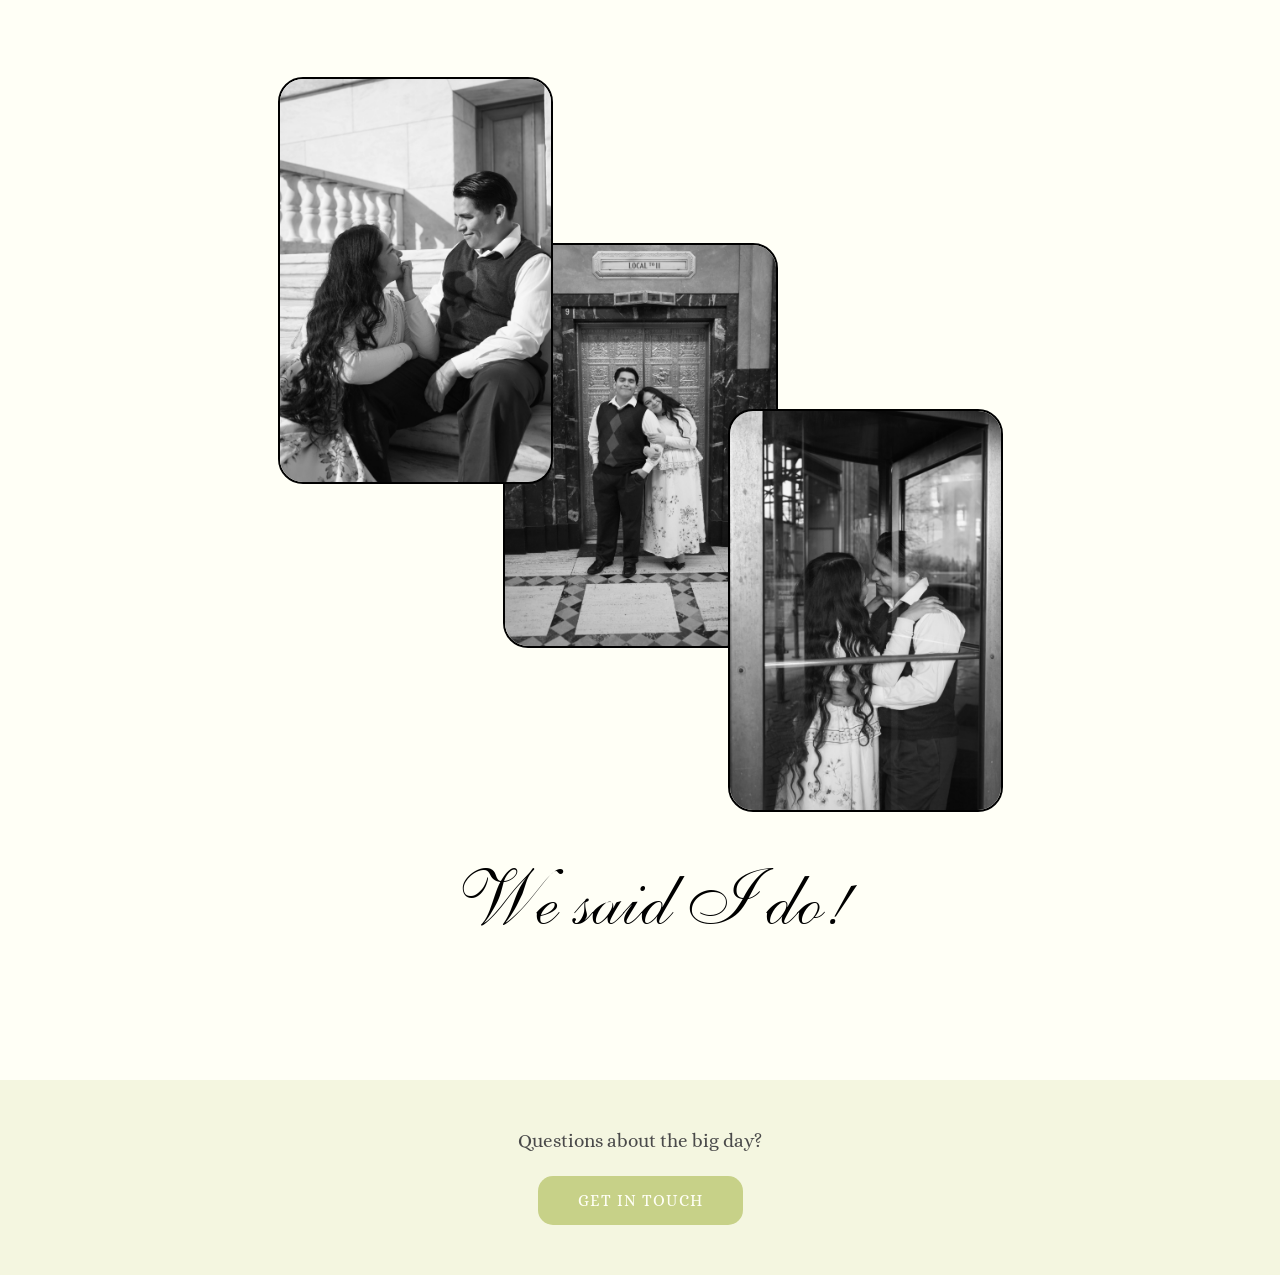
==== commit 78fa31ea: "Final Push" ====
--- a/index.html
+++ b/index.html
@@ -37,7 +37,7 @@
 
     <header id="home" class="hero">
         <video autoplay muted loop playsinline poster="backup-photo.png" class="hero-video">
-            <source src="https://res.cloudinary.com/dvohm5wk5/video/upload/f_auto,q_auto/v1/wedding-intro-1_rhifyh.mp4" type="video/mp4">
+            <source src="https://res.cloudinary.com/dq4bk8nce/video/upload/v1778637591/Final-Intro-Video_ogjk4z.mp4" type="video/mp4">
         </video>
         <div class="hero-content">
             <h1 data-en="The Ayalas" data-es="Los Ayalas">The Ayalas</h1>
--- a/style.css
+++ b/style.css
@@ -545,16 +545,22 @@
     }
 
 /* RSVP Form Style */
-    .rsvp-page-body {
+    html, body {
+        margin: 0;
+        padding: 0;
+        min-height: 100%;
         background-color: #FFFFF6;
-        background:             
-        repeating-linear-gradient(
+        background-image: repeating-linear-gradient(
             90deg,
             transparent,
             transparent 7px,
             rgba(199, 209, 136, 0.2) 7px,
             rgba(199, 209, 136, 0.2) 12px
         );
+        background-attachment: fixed;
+        background-repeat: repeat; 
+    }
+    .rsvp-page-body {
         display: flex;
         justify-content: center;
         align-items: center;
@@ -566,10 +572,13 @@
 
     .form-container {
         background-color: #FFFFF6;
-        min-width: 400px;
+        display: flex;
+        flex-direction: column;
+        justify-content: center;
+        align-items: center;
+        min-width: 350px;
         width: 100vw;
         max-width: 480px;
-        min-height: 40vh;
         padding: 50px 40px;
         border-radius: 25px;
         border: 2px solid black;
@@ -637,6 +646,7 @@
         cursor: pointer;
         transition: background-color 0.4s ease;
         transition: color 0.4s ease;
+        max-height: 70%;
     }
 
     .small-btn:hover {
@@ -653,7 +663,7 @@
         min-width: none;
         min-height: 100vh;
         position: relative;
-        background: 
+        background-image: 
             repeating-linear-gradient(
                 90deg,
                 transparent,
@@ -661,6 +671,7 @@
                 rgba(199, 209, 136, 0.2) 7px,
                 rgba(199, 209, 136, 0.2) 12px
         );
+        background-attachment: fixed;
     }
 
     .rsvp-img {
@@ -1405,7 +1416,7 @@
             align-items: center;
             min-height: 550px;
             position: relative;
-            background: 
+            background-image: 
                 repeating-linear-gradient(
                     90deg,
                     transparent,
@@ -1413,6 +1424,7 @@
                     rgba(199, 209, 136, 0.2) 7px,
                     rgba(199, 209, 136, 0.2) 12px
             );
+            background-attachment: fixed;
         }
     }
 
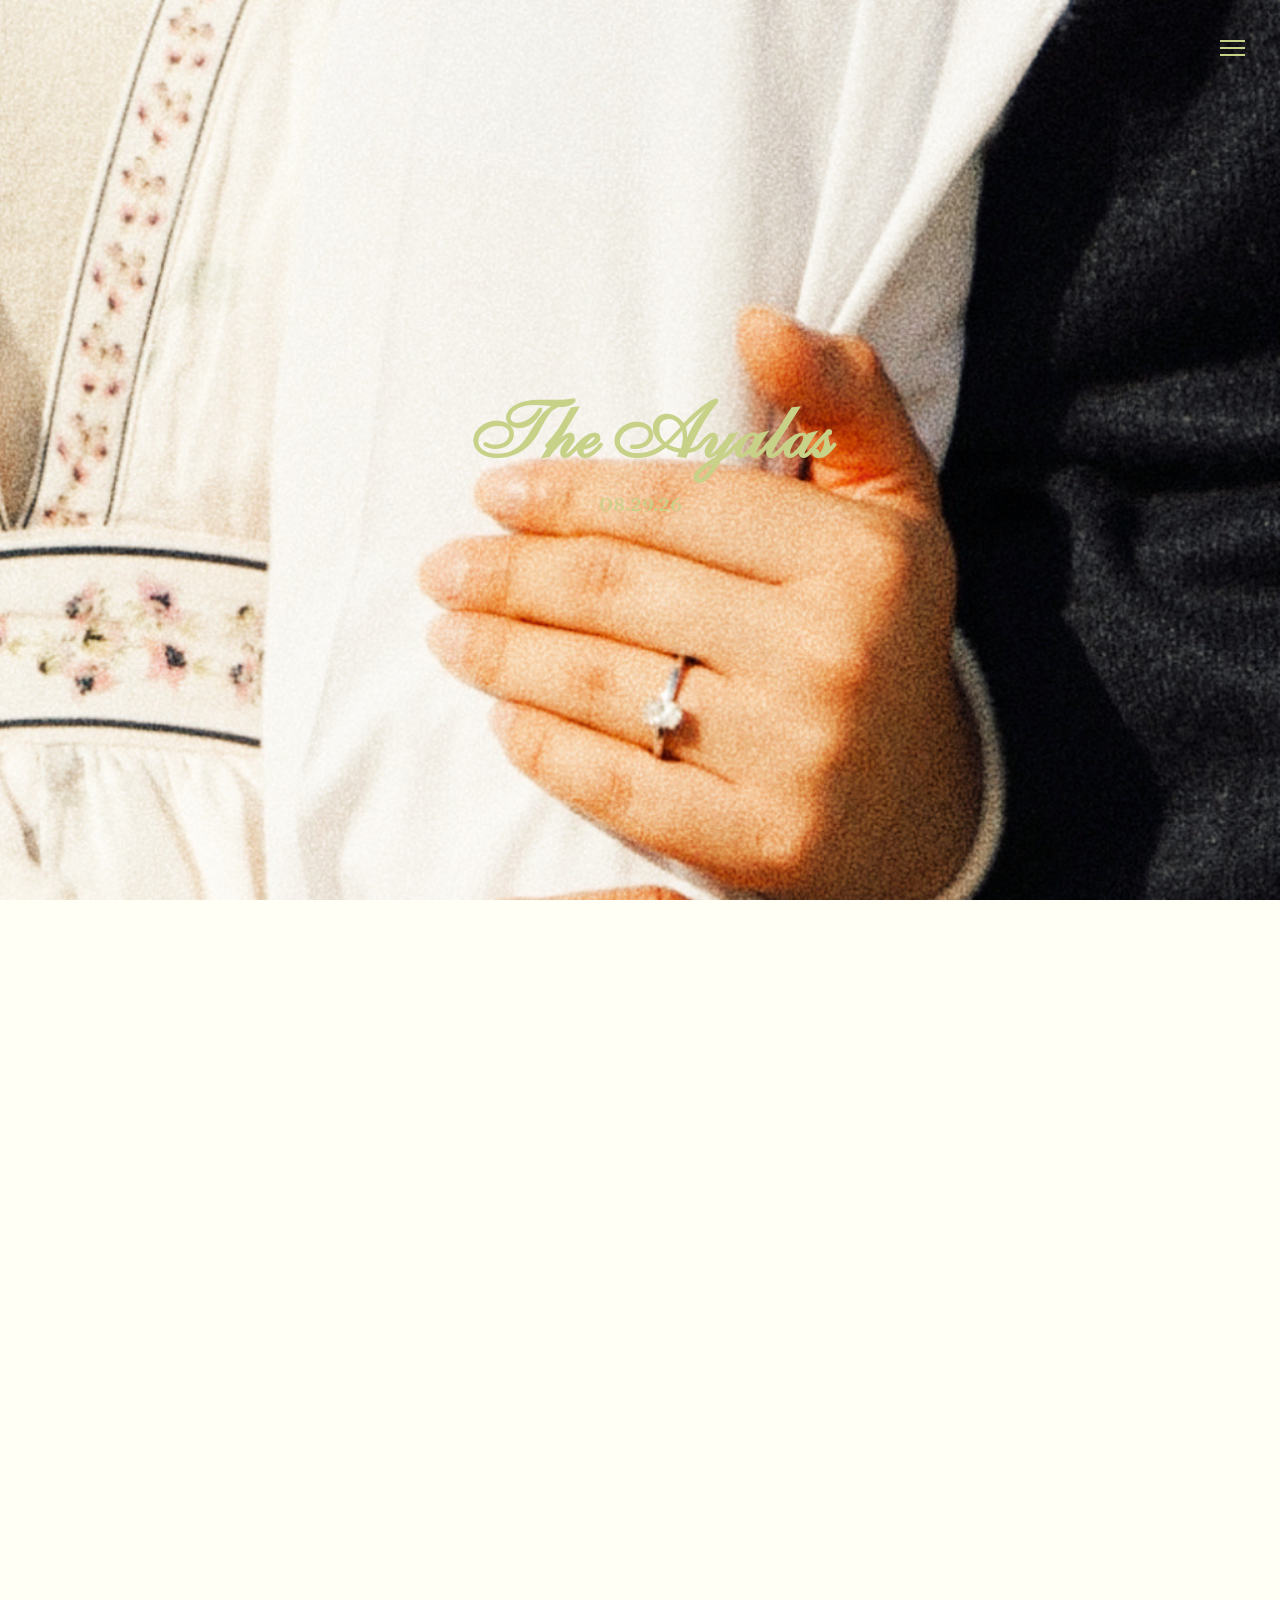
==== commit d49e0d41: "Final Push" ====
--- a/index.html
+++ b/index.html
@@ -212,7 +212,7 @@
             </div>    
         </div>
     
-        <p style="margin-top: 20px; margin-bottom: 50px;">
+        <p style="margin-top: 20px; margin-bottom: 50px; width: 100vw; display: flex; justify-content: center;">
             <span data-en="there is a parking lot available upon entry" 
             data-es="hay un estacionamiento disponible al entrar">
             there is a parking lot available upon entry
--- a/style.css
+++ b/style.css
@@ -7,11 +7,12 @@
 }
 
 html, body {
-    min-height: 100vh;
-    min-width: 375px;
-    max-width: 100%;
-    position: relative;
+    height: 100%;
+    width: 100%;
+    margin: 0;
+    padding: 0;
     background-color: #FFFFF6;
+    overflow-x: hidden;
 }
 
 @font-face {
@@ -168,7 +169,7 @@
         z-index: 10; 
         text-align: center;
         width: 100%;
-        max-width: 100vw;
+        max-width: 100%;
         padding: 0 20px;
         display: flex;
         flex-direction: column;
@@ -328,7 +329,7 @@
 
     .love-container {
         min-width: 350px;
-        width: 100vw;
+        width: 100%;
         max-width: 950px;
         display: flex;
         flex-direction: row;
@@ -545,10 +546,14 @@
     }
 
 /* RSVP Form Style */
-    html, body {
+    .rsvp-page-body {
+        display: flex;
+        justify-content: center;
+        align-items: center;
+        min-height: 100vh;
         margin: 0;
-        padding: 0;
-        min-height: 100%;
+        padding: 20px;
+        font-family: 'alice';
         background-color: #FFFFF6;
         background-image: repeating-linear-gradient(
             90deg,
@@ -558,16 +563,7 @@
             rgba(199, 209, 136, 0.2) 12px
         );
         background-attachment: fixed;
-        background-repeat: repeat; 
-    }
-    .rsvp-page-body {
-        display: flex;
-        justify-content: center;
-        align-items: center;
-        min-height: 100vh;
-        margin: 0;
-        padding: 20px;
-        font-family: 'alice';
+        background-repeat: repeat;
     }
 
     .form-container {
@@ -871,7 +867,7 @@
 
     .dress-card-inner {
         position: relative;
-        min-width: 375px;
+        min-width: 350px;
         width: 100%;
         height: 100%;
         text-align: center;
@@ -1235,6 +1231,7 @@
 /* Location 3 Styles */
 
     .location-3 {
+        min-width: 350px;
         width: 100%;
         height: 100%;
         display: flex;
@@ -1253,15 +1250,16 @@
 
     .row-1-loc img {
         width: 75px;
+        margin-left: 20px;
     }
 
     .row-2-loc img {
         width: 50px;
-        margin-left: 15px;
+        margin-left: 30px;
     }
 
     .row-1-loc {
-        width: 400px;
+        width: 350px;
         height: 100px;
         display: flex;
         flex-direction: row;
@@ -1273,7 +1271,7 @@
 
     .row-2-loc {
         height: 125px;
-        width: 400px;
+        width: 350px;
         display: flex;
         flex-direction: row;
         justify-content: space-between;
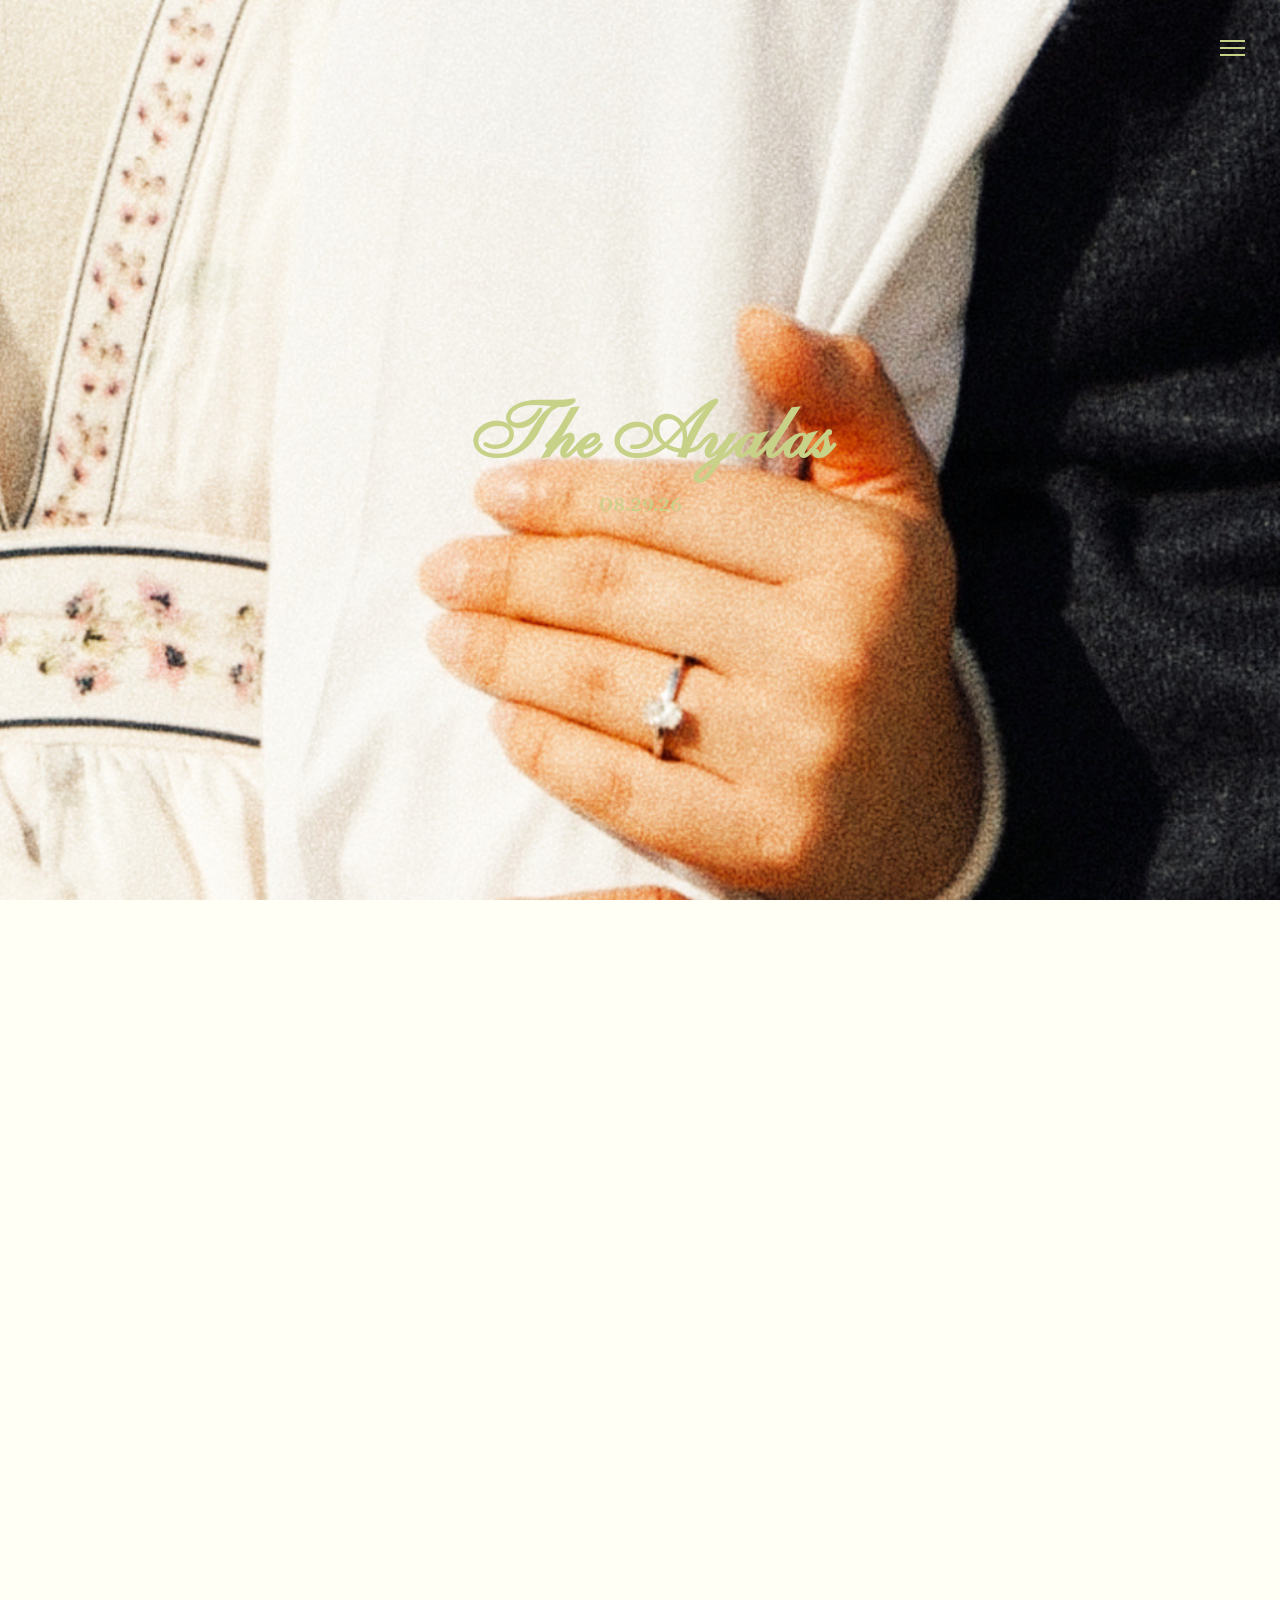
==== commit dc6c3437: "Final Push" ====
--- a/index.html
+++ b/index.html
@@ -178,7 +178,7 @@
             <p style="font-family: 'alice'; font-size: 3rem;"
             data-en="kindly"
             data-es="">kindly</p>
-            <p style="font-family: 'anastasia'; font-size: 10rem; display: inline-block; transform: rotate(-15deg); margin-left: -55px;"
+            <p style="font-family: 'anastasia'; font-size: 10rem; display: inline-block; transform: rotate(-15deg); margin-left: -50px; min-width: 350px;"
             data-en="Rsvp"
             data-es="Rsvp">Rsvp</p>
             <p style="font-family: 'alice'; font-size: 1.5rem; margin-bottom: 10px;"
--- a/style.css
+++ b/style.css
@@ -355,11 +355,10 @@
 
     .love-span {
         font-family: 'anastasia';
+        min-width: 170px;
         font-size: 7rem;
         display: inline-block;
         transform: rotate(-15deg);
-        margin-left: -20px;
-        margin-right: 20px;
     }
 
     .story-span {
@@ -384,6 +383,7 @@
         display: inline-block;
         transform: rotate(-15deg);
         margin-left: -25px;
+        min-width: 170px;
     }
 
     .spanish-active .love-header {
@@ -1233,7 +1233,7 @@
     .location-3 {
         min-width: 350px;
         width: 100%;
-        height: 100%;
+        min-height: 500px;
         display: flex;
         flex-direction: column;
         align-items: center;
@@ -1618,6 +1618,46 @@
             margin-top: 20px;
             margin-bottom: 20px;
         }
+
+        .text-container .title {
+            font-family: 'anastasia';
+            font-size: 4rem;
+            line-height: 1;        
+            text-align: center;
+            display: flex;
+            align-items: center;
+            justify-content: center;
+            margin-bottom: 25px;
+        }
+    
+        .text-container .subtext {
+            font-family: 'alice';
+            font-size: 1.5rem;
+            text-align: center;
+            width: 85%;
+        }
+    
+        .registry-button {
+            width: auto;
+            background-color: #FFFFF6;
+            color: black;
+            border: 1.5px solid black;
+            padding: 15px;
+            border-radius: 20px;
+            font-family: 'alice';
+            font-size: 1.5rem;
+            letter-spacing: 2px;
+            cursor: pointer;
+            transition: all 0.4s ease;
+            text-decoration: none;
+            margin-top: 50px;
+        }
+    
+        .registry-button:hover {
+            background-color: black;
+            color: #FFFFF6;
+            transform: translateY(-2px);
+        }
     
         .img-container {
             height: 55vh;
@@ -1657,10 +1697,41 @@
         }
         
         .faq-container {
-            width: 45vw;
-            max-width: 750px;
+            max-width: 800px;
             margin: 0 auto;
             text-align: center;
+        }
+
+        .faq-title {
+            font-family: 'alice';
+            font-size: 4rem;
+            color: black;
+            margin-top: 20px;
+            margin-bottom: 75px;
+        }
+    
+        .faq-container {
+            width: 100%;
+            text-align: center;
+        }
+    
+        .faq-question {
+            font-family: 'alice';
+            font-size: 1.5rem;
+            text-align: left;
+            line-height: 1.3;
+            padding-right: 25px;
+        }
+    
+        .faq-answer {
+            font-family: 'alice';
+            font-size: 1.5rem;
+            padding: 15px;
+            color: black;
+            line-height: 1.3;
+            animation: fadeIn 0.4s ease;
+            margin-bottom: 20px;
+            text-align: left;
         }
 
         .countdown-timer {
@@ -1715,7 +1786,6 @@
 
         .location-3 {
             width: 100%;
-            height: 100%;
             display: flex;
             flex-direction: column;
             align-items: center;
@@ -1871,4 +1941,41 @@
             flex-direction: row;
             justify-content: center;
         }
+
+        .contact-section {
+            width: 100%;
+            min-height: 20vh;
+            display: flex;
+            flex-direction: column;
+            justify-content: center;
+            align-items: center;
+            padding: 50px 20px;
+            background-color: rgba(199, 209,136, 0.2);
+        }
+    
+        .contact-text {
+            font-family: 'alice';
+            font-size: 1.5rem;
+            color: #4a4a4a;
+            margin-bottom: 25px;
+            max-width: 750px;
+        }
+    
+        .contact-btn {
+            font-family: 'alice';
+            font-size: 1.5rem;
+            color: #FFFFF6;
+            background-color: #c7d188;
+            border: none;
+            padding: 15px 40px;
+            border-radius: 15px;
+            text-decoration: none;
+            letter-spacing: 1px;
+            transition: 0.3s ease;
+        }
+    
+        .contact-btn:hover {
+            background-color: #b5bf7a;
+            transform: translateY(-2px);
+        }
 }
